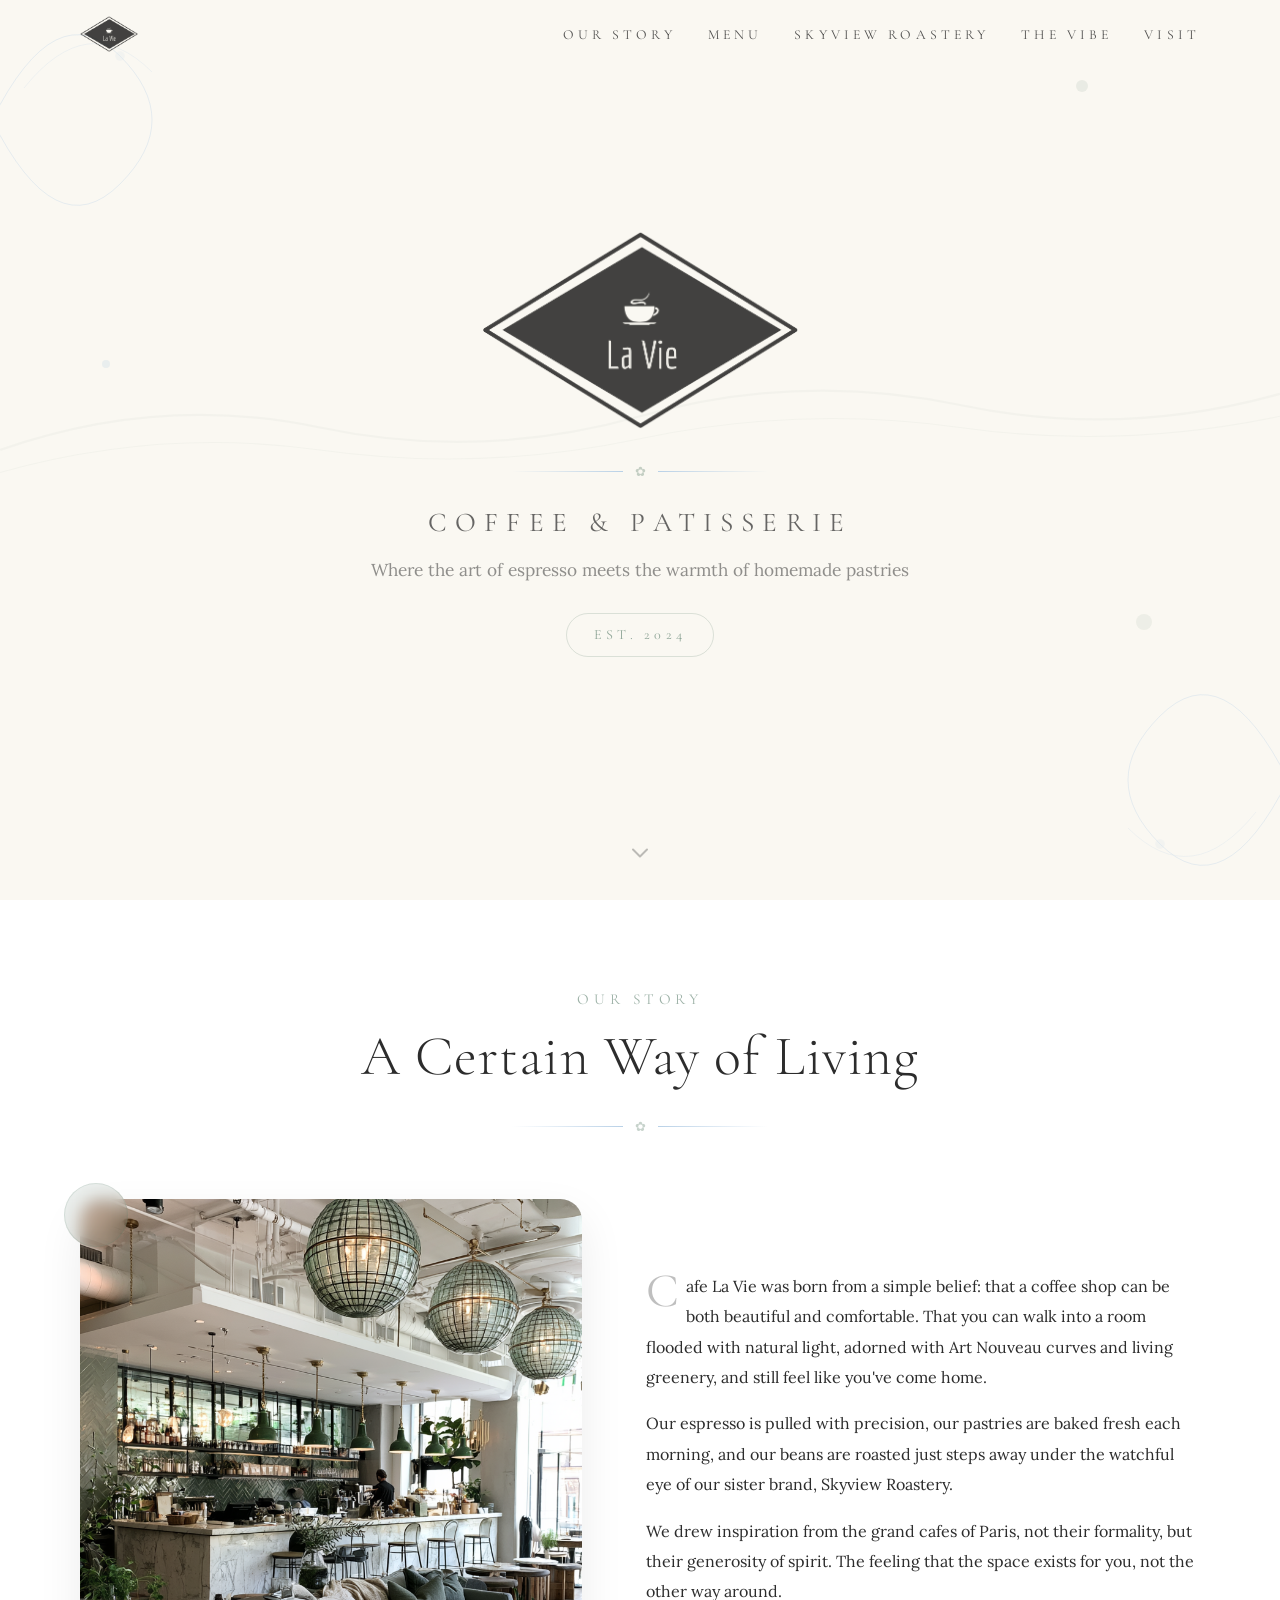
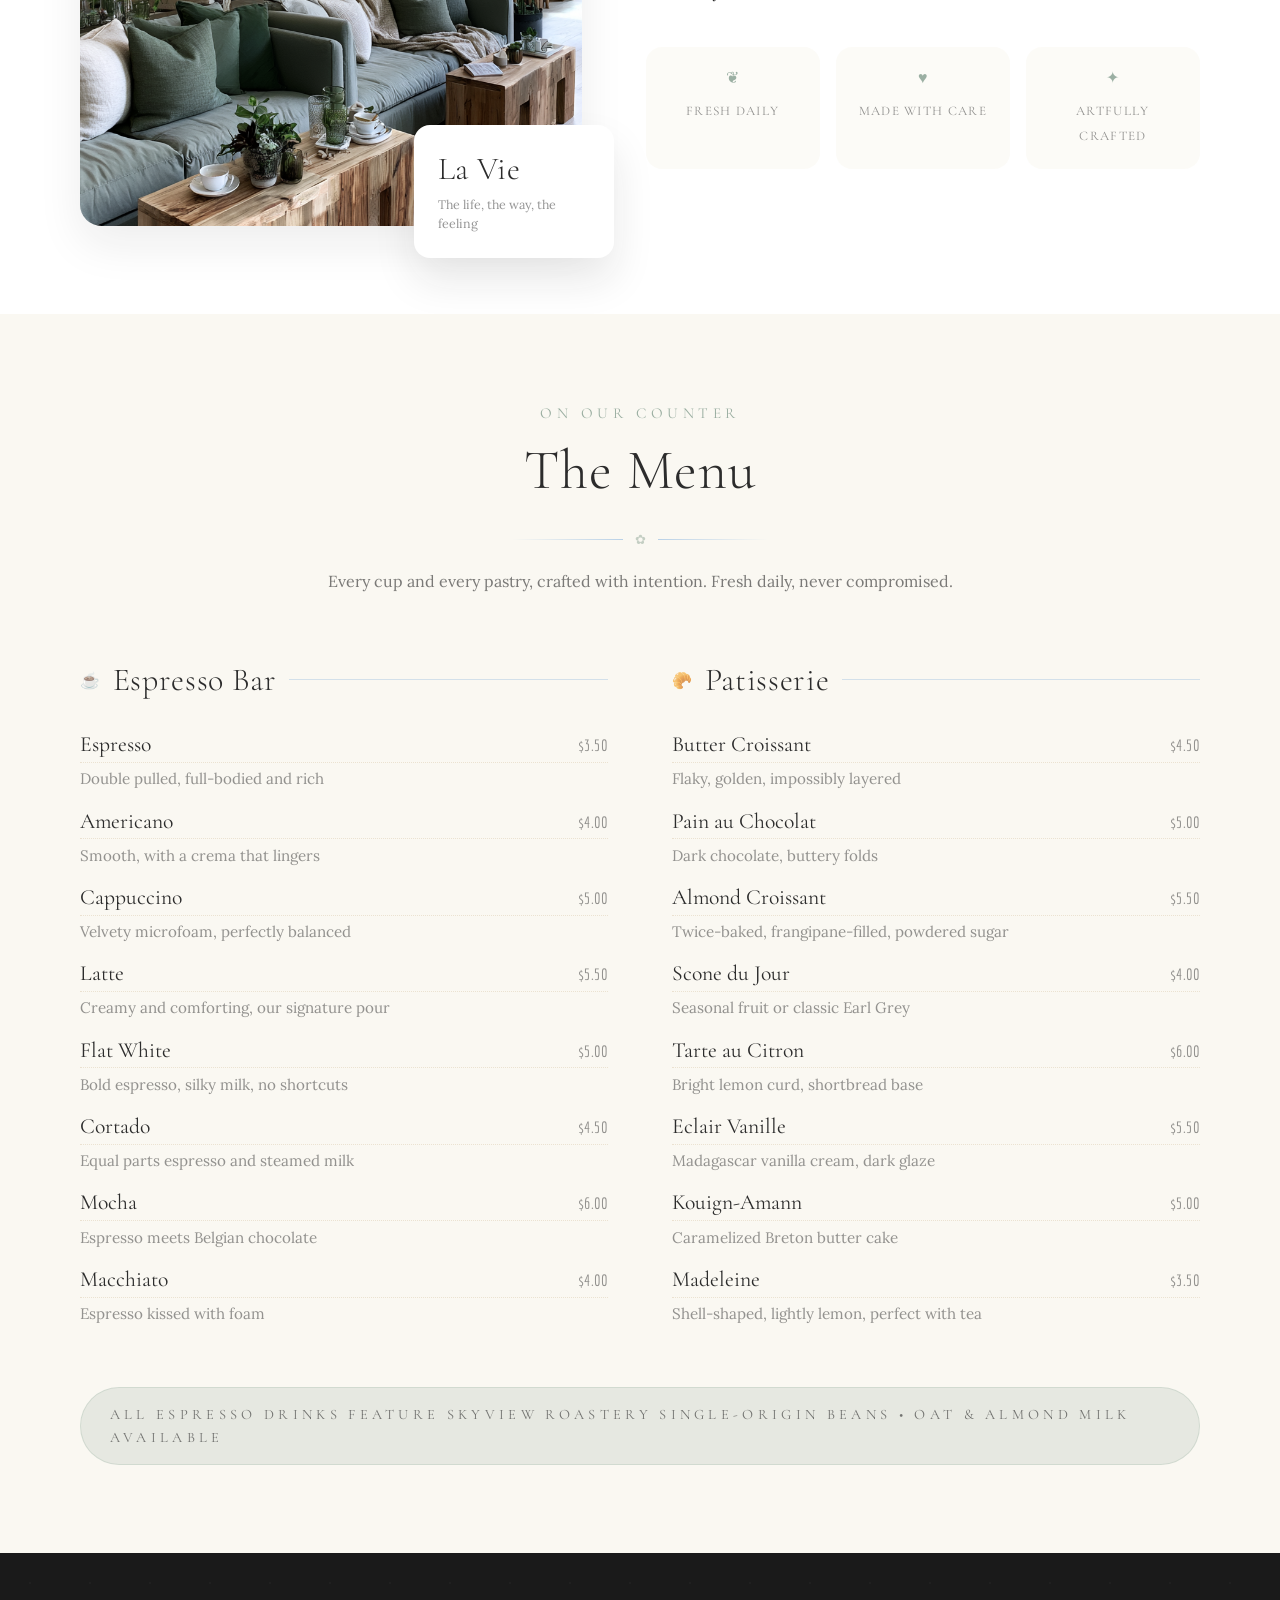
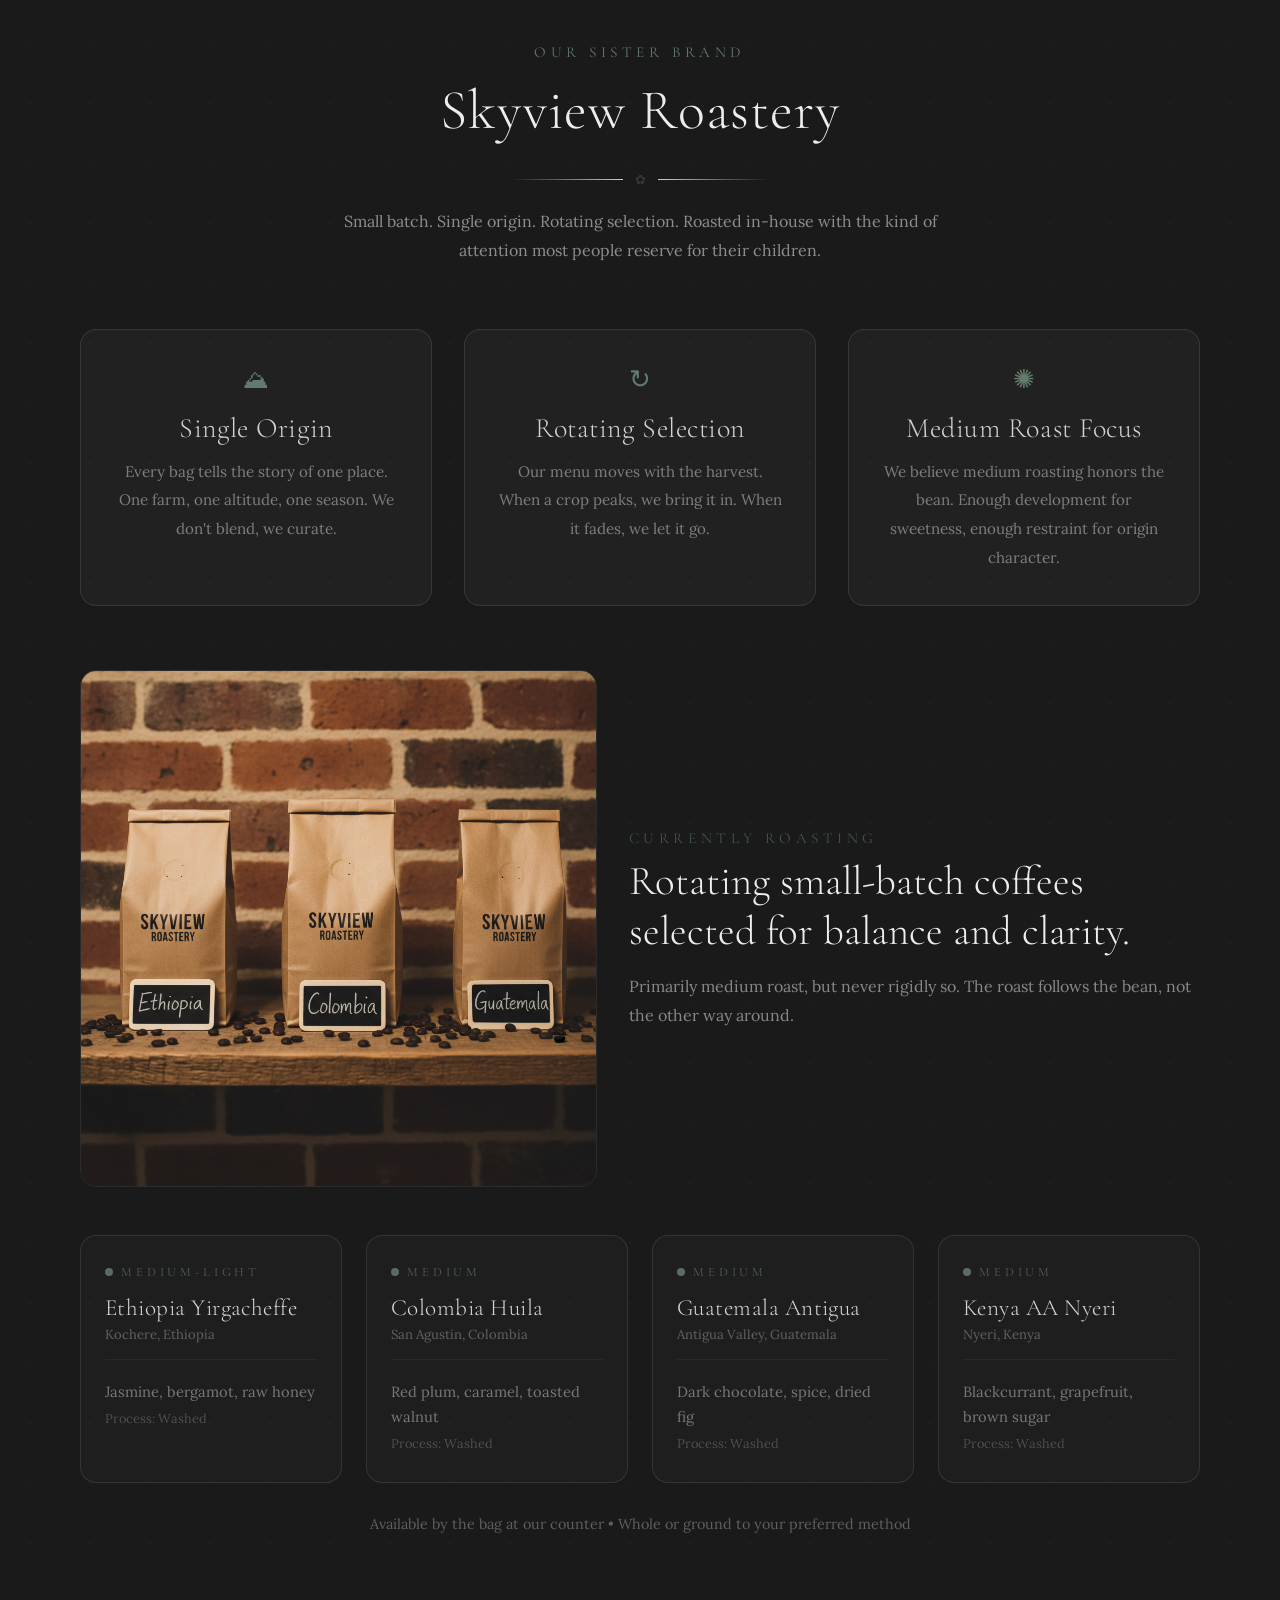
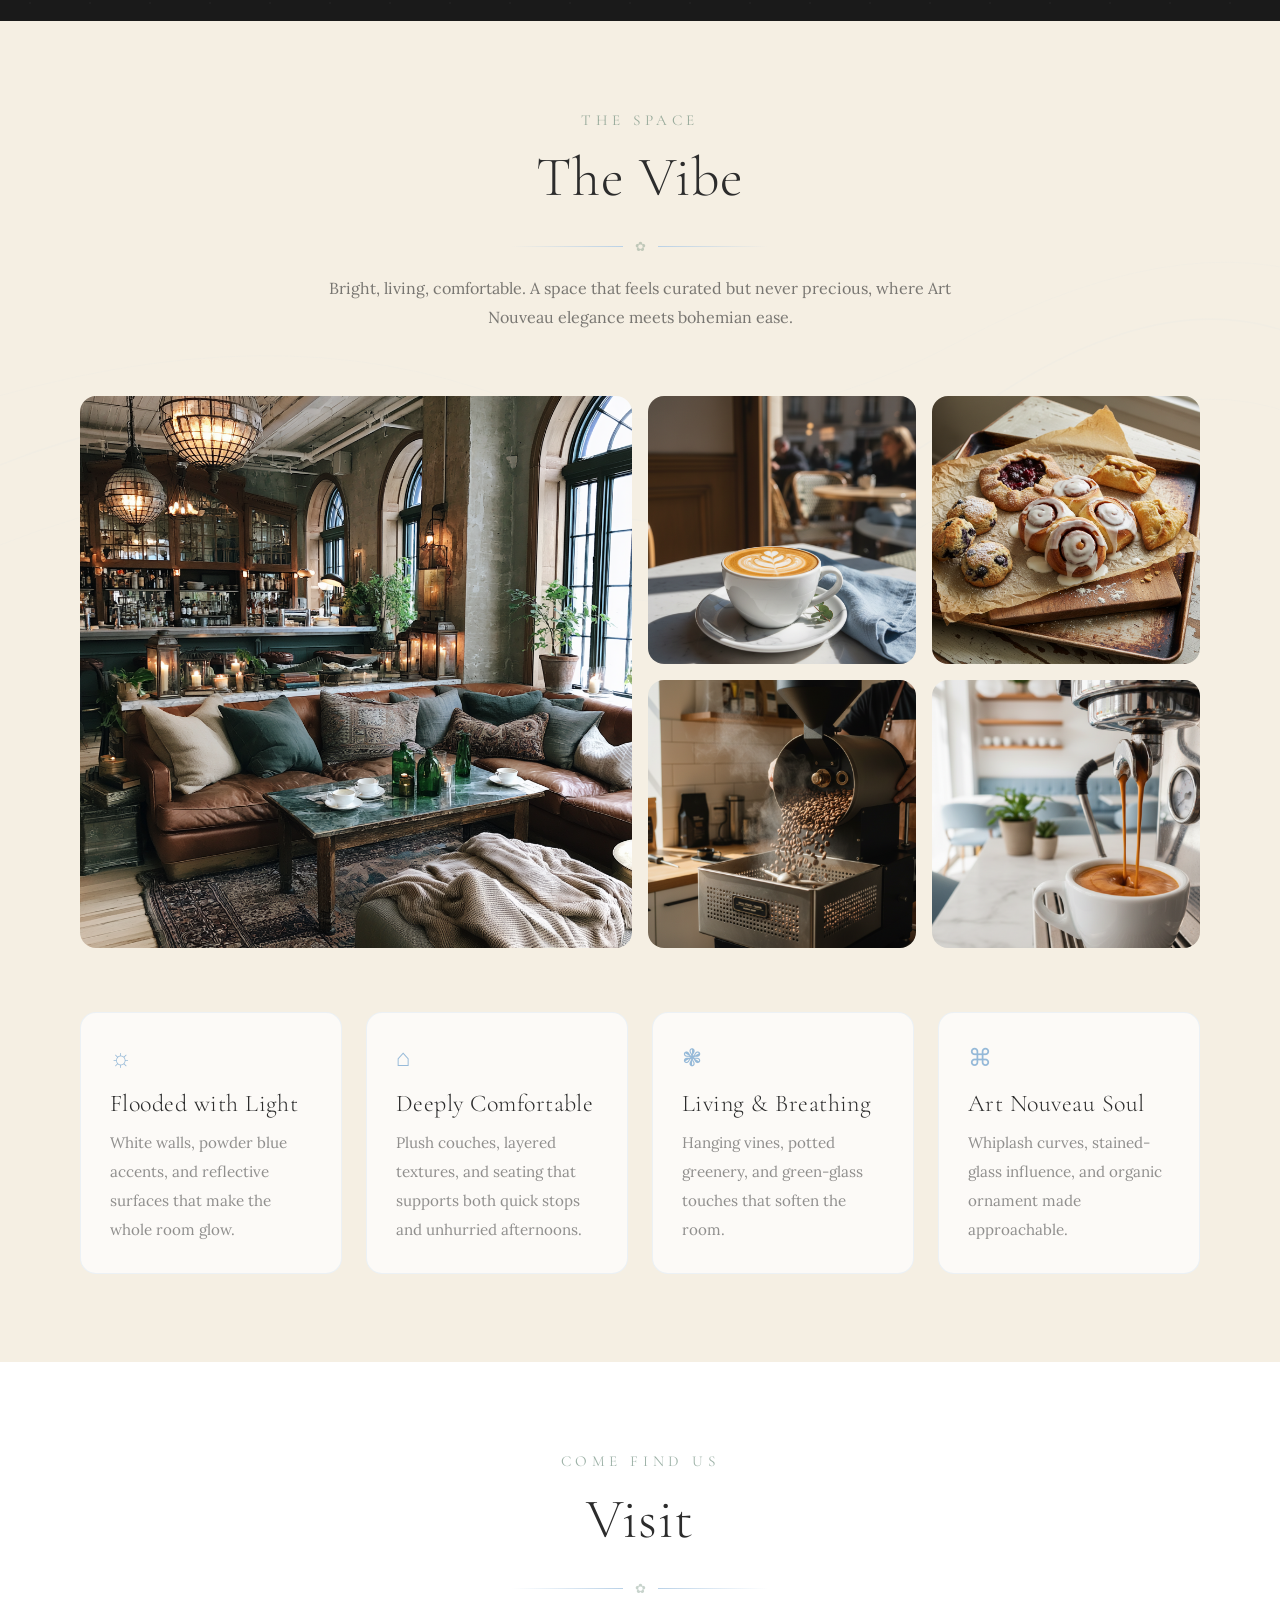
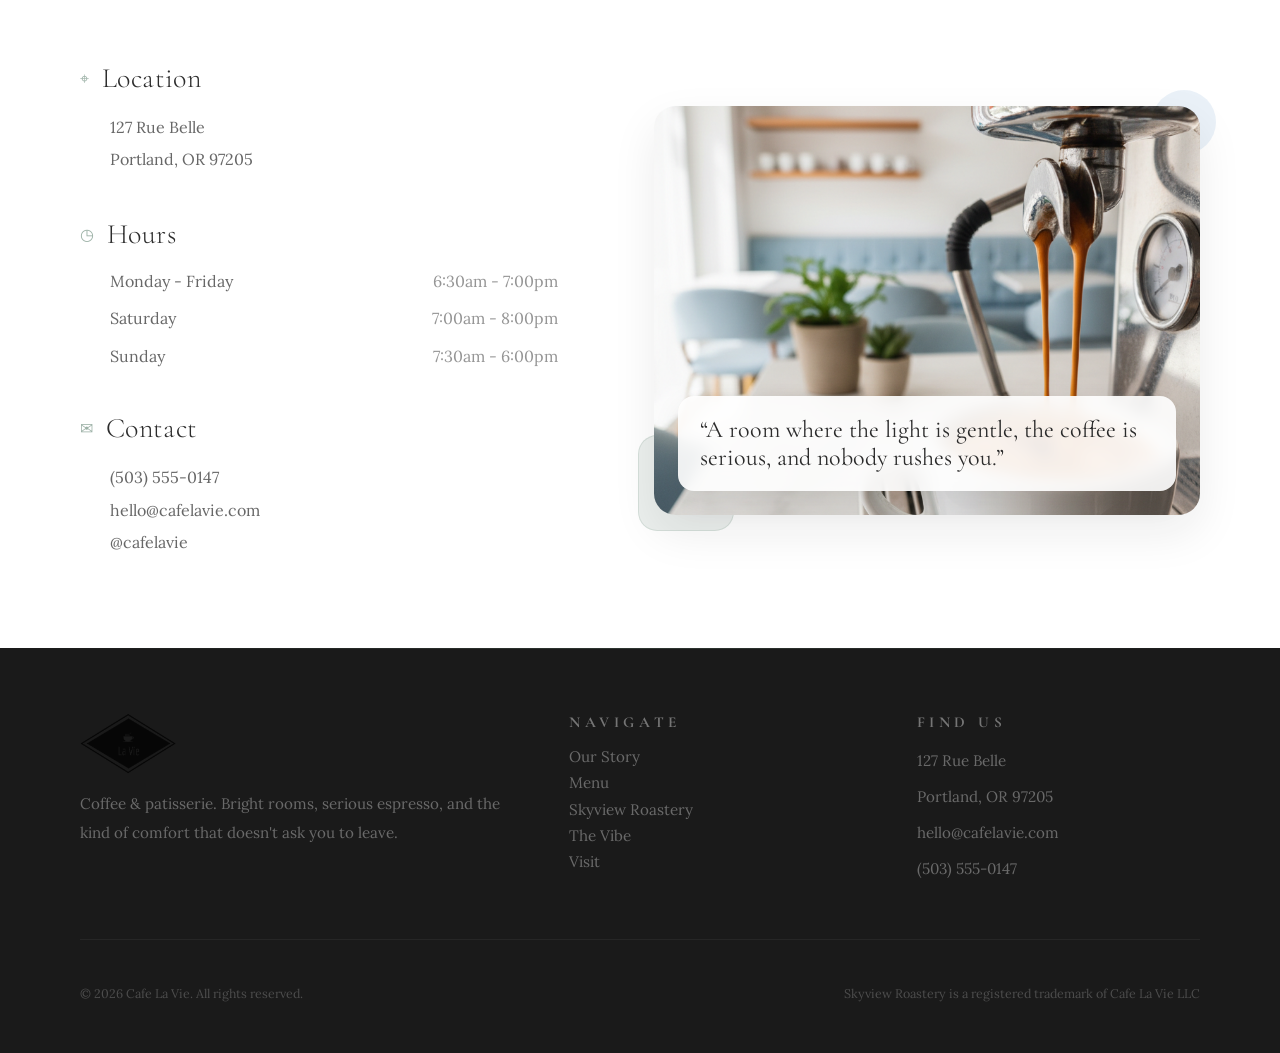
==== docs/index.html @ fbb73b37 "Initial commit" ====
<!DOCTYPE html>
<html lang="en">
  <head>
    <meta charset="UTF-8" />
    <meta name="viewport" content="width=device-width, initial-scale=1.0" />
    <title>Cafe La Vie</title>
    <meta
      name="description"
      content="Cafe La Vie is a bright Parisian coffee and patisserie concept with house-made pastries and Skyview Roastery single-origin coffee."
    />
    <link rel="preconnect" href="https://fonts.googleapis.com" />
    <link rel="preconnect" href="https://fonts.gstatic.com" crossorigin />
    <link
      href="https://fonts.googleapis.com/css2?family=Economica:wght@400;700&family=Cormorant+Garamond:wght@300;400;500;600&family=Lora:wght@400;500&display=swap"
      rel="stylesheet"
    />
    <link rel="stylesheet" href="./styles.css" />
  </head>
  <body>
    <nav class="site-nav" id="site-nav">
      <div class="container nav-inner">
        <a href="#top" class="nav-brand" aria-label="Cafe La Vie home">
          <img class="logo logo-nav" src="./images/lavie-logo.png" alt="Cafe La Vie logo" />
        </a>

        <button class="nav-toggle" id="nav-toggle" type="button" aria-expanded="false" aria-controls="nav-links">
          <span></span>
          <span></span>
          <span></span>
        </button>

        <div class="nav-links" id="nav-links">
          <a href="#about">Our Story</a>
          <a href="#menu">Menu</a>
          <a href="#roastery">Skyview Roastery</a>
          <a href="#atmosphere">The Vibe</a>
          <a href="#visit">Visit</a>
        </div>
      </div>
    </nav>

    <main id="top">
      <section class="hero">
        <div class="hero-ornaments" aria-hidden="true">
          <svg class="ornament ornament-left" viewBox="0 0 200 200">
            <path d="M20,100 Q60,20 100,60 Q140,100 100,140 Q60,180 20,100" fill="none" stroke="currentColor" stroke-width="0.5" />
            <path d="M40,80 Q80,30 120,70" fill="none" stroke="currentColor" stroke-width="0.3" />
            <circle cx="100" cy="60" r="3" fill="currentColor" opacity="0.3" />
          </svg>
          <svg class="ornament ornament-right" viewBox="0 0 200 200">
            <path d="M180,100 Q140,180 100,140 Q60,100 100,60 Q140,20 180,100" fill="none" stroke="currentColor" stroke-width="0.5" />
            <path d="M160,120 Q120,170 80,130" fill="none" stroke="currentColor" stroke-width="0.3" />
            <circle cx="100" cy="140" r="3" fill="currentColor" opacity="0.3" />
          </svg>
          <svg class="ornament-wave" viewBox="0 0 800 400" preserveAspectRatio="none">
            <path d="M0,200 Q100,150 200,180 Q300,210 400,170 Q500,130 600,160 Q700,190 800,150" fill="none" stroke="currentColor" stroke-width="2" />
            <path d="M0,220 Q100,180 200,200 Q300,220 400,190 Q500,160 600,180 Q700,200 800,170" fill="none" stroke="currentColor" stroke-width="1" />
          </svg>
          <span class="float-dot dot-1"></span>
          <span class="float-dot dot-2"></span>
          <span class="float-dot dot-3"></span>
        </div>

        <div class="container hero-inner reveal">
          <img class="logo logo-hero" src="./images/lavie-logo.png" alt="Cafe La Vie logo" />

          <div class="divider"><span>&#10047;</span></div>
          <p class="hero-kicker">Coffee &amp; Patisserie</p>
          <p class="hero-subtitle">
            Where the art of espresso meets the warmth of homemade pastries
          </p>
          <p class="hero-pill">Est. 2024</p>
        </div>

        <a class="hero-scroll" href="#about" aria-label="Scroll to our story">
          <svg viewBox="0 0 24 24" aria-hidden="true">
            <path d="M6 9l6 6 6-6" fill="none" stroke="currentColor" stroke-width="1.7" stroke-linecap="round" stroke-linejoin="round" />
          </svg>
        </a>
      </section>

      <section class="section section-white" id="about">
        <div class="container">
          <div class="section-head reveal">
            <span class="section-label">Our Story</span>
            <h2>A Certain Way of Living</h2>
            <div class="divider"><span>&#10047;</span></div>
          </div>

          <div class="about-grid">
            <div class="about-media reveal">
              <div class="image-frame portrait">
                <img src="./images/cafe-interior.png" alt="Cafe La Vie interior" />
              </div>
              <div class="about-note">
                <p class="note-title">La Vie</p>
                <p class="note-copy">The life, the way, the feeling</p>
              </div>
              <span class="shape-circle"></span>
            </div>

            <div class="about-copy reveal">
              <p class="dropcap-copy">
                Cafe La Vie was born from a simple belief: that a coffee shop can be both beautiful
                and comfortable. That you can walk into a room flooded with natural light, adorned
                with Art Nouveau curves and living greenery, and still feel like you&apos;ve come home.
              </p>
              <p>
                Our espresso is pulled with precision, our pastries are baked fresh each morning,
                and our beans are roasted just steps away under the watchful eye of our sister
                brand, Skyview Roastery.
              </p>
              <p>
                We drew inspiration from the grand cafes of Paris, not their formality, but their
                generosity of spirit. The feeling that the space exists for you, not the other way
                around.
              </p>

              <div class="feature-cards">
                <article class="feature-card">
                  <div class="feature-icon">❦</div>
                  <p>Fresh Daily</p>
                </article>
                <article class="feature-card">
                  <div class="feature-icon">♥</div>
                  <p>Made with Care</p>
                </article>
                <article class="feature-card">
                  <div class="feature-icon">✦</div>
                  <p>Artfully Crafted</p>
                </article>
              </div>
            </div>
          </div>
        </div>
      </section>

      <section class="section section-cream" id="menu">
        <div class="container">
          <div class="section-head reveal">
            <span class="section-label">On Our Counter</span>
            <h2>The Menu</h2>
            <div class="divider"><span>&#10047;</span></div>
            <p class="section-copy">
              Every cup and every pastry, crafted with intention. Fresh daily, never compromised.
            </p>
          </div>

          <div class="menu-grid">
            <article class="menu-column reveal">
              <div class="menu-title">
                <span class="menu-icon">☕</span>
                <h3>Espresso Bar</h3>
                <span class="menu-line"></span>
              </div>
              <div class="menu-list">
                <div class="menu-item">
                  <div class="menu-row"><h4>Espresso</h4><span>$3.50</span></div>
                  <div class="menu-rule"></div>
                  <p>Double pulled, full-bodied and rich</p>
                </div>
                <div class="menu-item">
                  <div class="menu-row"><h4>Americano</h4><span>$4.00</span></div>
                  <div class="menu-rule"></div>
                  <p>Smooth, with a crema that lingers</p>
                </div>
                <div class="menu-item">
                  <div class="menu-row"><h4>Cappuccino</h4><span>$5.00</span></div>
                  <div class="menu-rule"></div>
                  <p>Velvety microfoam, perfectly balanced</p>
                </div>
                <div class="menu-item">
                  <div class="menu-row"><h4>Latte</h4><span>$5.50</span></div>
                  <div class="menu-rule"></div>
                  <p>Creamy and comforting, our signature pour</p>
                </div>
                <div class="menu-item">
                  <div class="menu-row"><h4>Flat White</h4><span>$5.00</span></div>
                  <div class="menu-rule"></div>
                  <p>Bold espresso, silky milk, no shortcuts</p>
                </div>
                <div class="menu-item">
                  <div class="menu-row"><h4>Cortado</h4><span>$4.50</span></div>
                  <div class="menu-rule"></div>
                  <p>Equal parts espresso and steamed milk</p>
                </div>
                <div class="menu-item">
                  <div class="menu-row"><h4>Mocha</h4><span>$6.00</span></div>
                  <div class="menu-rule"></div>
                  <p>Espresso meets Belgian chocolate</p>
                </div>
                <div class="menu-item">
                  <div class="menu-row"><h4>Macchiato</h4><span>$4.00</span></div>
                  <div class="menu-rule"></div>
                  <p>Espresso kissed with foam</p>
                </div>
              </div>
            </article>

            <article class="menu-column reveal">
              <div class="menu-title">
                <span class="menu-icon">🥐</span>
                <h3>Patisserie</h3>
                <span class="menu-line"></span>
              </div>
              <div class="menu-list">
                <div class="menu-item">
                  <div class="menu-row"><h4>Butter Croissant</h4><span>$4.50</span></div>
                  <div class="menu-rule"></div>
                  <p>Flaky, golden, impossibly layered</p>
                </div>
                <div class="menu-item">
                  <div class="menu-row"><h4>Pain au Chocolat</h4><span>$5.00</span></div>
                  <div class="menu-rule"></div>
                  <p>Dark chocolate, buttery folds</p>
                </div>
                <div class="menu-item">
                  <div class="menu-row"><h4>Almond Croissant</h4><span>$5.50</span></div>
                  <div class="menu-rule"></div>
                  <p>Twice-baked, frangipane-filled, powdered sugar</p>
                </div>
                <div class="menu-item">
                  <div class="menu-row"><h4>Scone du Jour</h4><span>$4.00</span></div>
                  <div class="menu-rule"></div>
                  <p>Seasonal fruit or classic Earl Grey</p>
                </div>
                <div class="menu-item">
                  <div class="menu-row"><h4>Tarte au Citron</h4><span>$6.00</span></div>
                  <div class="menu-rule"></div>
                  <p>Bright lemon curd, shortbread base</p>
                </div>
                <div class="menu-item">
                  <div class="menu-row"><h4>Eclair Vanille</h4><span>$5.50</span></div>
                  <div class="menu-rule"></div>
                  <p>Madagascar vanilla cream, dark glaze</p>
                </div>
                <div class="menu-item">
                  <div class="menu-row"><h4>Kouign-Amann</h4><span>$5.00</span></div>
                  <div class="menu-rule"></div>
                  <p>Caramelized Breton butter cake</p>
                </div>
                <div class="menu-item">
                  <div class="menu-row"><h4>Madeleine</h4><span>$3.50</span></div>
                  <div class="menu-rule"></div>
                  <p>Shell-shaped, lightly lemon, perfect with tea</p>
                </div>
              </div>
            </article>
          </div>

          <div class="menu-pill reveal">
            All espresso drinks feature Skyview Roastery single-origin beans • Oat &amp; almond milk
            available
          </div>
        </div>
      </section>

      <section class="section section-dark" id="roastery">
        <div class="dark-pattern" aria-hidden="true"></div>
        <div class="container">
          <div class="section-head section-head-light reveal">
            <span class="section-label">Our Sister Brand</span>
            <h2>Skyview Roastery</h2>
            <div class="divider"><span>&#10047;</span></div>
            <p class="section-copy">
              Small batch. Single origin. Rotating selection. Roasted in-house with the kind of
              attention most people reserve for their children.
            </p>
          </div>

          <div class="roastery-features">
            <article class="roastery-feature reveal">
              <div class="roastery-icon">⛰</div>
              <h3>Single Origin</h3>
              <p>
                Every bag tells the story of one place. One farm, one altitude, one season. We
                don&apos;t blend, we curate.
              </p>
            </article>
            <article class="roastery-feature reveal">
              <div class="roastery-icon">↻</div>
              <h3>Rotating Selection</h3>
              <p>
                Our menu moves with the harvest. When a crop peaks, we bring it in. When it fades,
                we let it go.
              </p>
            </article>
            <article class="roastery-feature reveal">
              <div class="roastery-icon">✺</div>
              <h3>Medium Roast Focus</h3>
              <p>
                We believe medium roasting honors the bean. Enough development for sweetness,
                enough restraint for origin character.
              </p>
            </article>
          </div>

          <div class="roastery-banner reveal">
            <div class="roastery-photo">
              <img src="./images/f10a4ea1f_generated_image.png" alt="Skyview Roastery coffee roasting" />
            </div>
            <div class="roastery-banner-copy">
              <span class="section-label">Currently Roasting</span>
              <h3>Rotating small-batch coffees selected for balance and clarity.</h3>
              <p>
                Primarily medium roast, but never rigidly so. The roast follows the bean, not the
                other way around.
              </p>
            </div>
          </div>

          <div class="bean-grid">
            <article class="bean-card reveal">
              <span class="bean-tag">Medium-Light</span>
              <h3>Ethiopia Yirgacheffe</h3>
              <p class="bean-origin">Kochere, Ethiopia</p>
              <div class="bean-meta">
                <p>Jasmine, bergamot, raw honey</p>
                <p>Process: Washed</p>
              </div>
            </article>
            <article class="bean-card reveal">
              <span class="bean-tag">Medium</span>
              <h3>Colombia Huila</h3>
              <p class="bean-origin">San Agustin, Colombia</p>
              <div class="bean-meta">
                <p>Red plum, caramel, toasted walnut</p>
                <p>Process: Washed</p>
              </div>
            </article>
            <article class="bean-card reveal">
              <span class="bean-tag">Medium</span>
              <h3>Guatemala Antigua</h3>
              <p class="bean-origin">Antigua Valley, Guatemala</p>
              <div class="bean-meta">
                <p>Dark chocolate, spice, dried fig</p>
                <p>Process: Washed</p>
              </div>
            </article>
            <article class="bean-card reveal">
              <span class="bean-tag">Medium</span>
              <h3>Kenya AA Nyeri</h3>
              <p class="bean-origin">Nyeri, Kenya</p>
              <div class="bean-meta">
                <p>Blackcurrant, grapefruit, brown sugar</p>
                <p>Process: Washed</p>
              </div>
            </article>
          </div>

          <p class="roastery-footnote reveal">
            Available by the bag at our counter • Whole or ground to your preferred method
          </p>
        </div>
      </section>

      <section class="section section-warm atmosphere-section" id="atmosphere">
        <div class="atmosphere-lines" aria-hidden="true">
          <svg viewBox="0 0 800 600" preserveAspectRatio="none">
            <path d="M-50,300 Q150,200 300,280 Q450,360 600,250 Q750,140 850,220" fill="none" stroke="currentColor" stroke-width="1" />
            <path d="M-50,350 Q150,250 300,330 Q450,410 600,300 Q750,190 850,270" fill="none" stroke="currentColor" stroke-width="0.5" />
            <path d="M-50,250 Q150,180 300,230 Q450,280 600,200 Q750,120 850,170" fill="none" stroke="currentColor" stroke-width="0.5" />
          </svg>
        </div>

        <div class="container">
          <div class="section-head reveal">
            <span class="section-label">The Space</span>
            <h2>The Vibe</h2>
            <div class="divider"><span>&#10047;</span></div>
            <p class="section-copy">
              Bright, living, comfortable. A space that feels curated but never precious, where Art
              Nouveau elegance meets bohemian ease.
            </p>
          </div>

          <div class="gallery-grid">
            <div class="gallery-item gallery-large reveal">
              <img src="./images/cafe-interior-2.png" alt="Bright cafe interior" />
            </div>
            <div class="gallery-item reveal">
              <img src="./images/f41130ce0_generated_62679940.png" alt="Latte art at Cafe La Vie" />
            </div>
            <div class="gallery-item reveal">
              <img src="./images/7c5a713ea_generated_image.png" alt="Fresh pastries at Cafe La Vie" />
            </div>
            <div class="gallery-item reveal">
              <img src="./images/852e0c39b_generated_7284fd44.png" alt="Coffee beans roasting at Skyview Roastery" />
            </div>
            <div class="gallery-item reveal">
              <img src="./images/f67beb3ed_generated_f0605964.png" alt="Espresso pouring in bright cafe light" />
            </div>
          </div>

          <div class="vibe-grid">
            <article class="vibe-card reveal">
              <div class="vibe-icon">☼</div>
              <h3>Flooded with Light</h3>
              <p>
                White walls, powder blue accents, and reflective surfaces that make the whole room
                glow.
              </p>
            </article>
            <article class="vibe-card reveal">
              <div class="vibe-icon">⌂</div>
              <h3>Deeply Comfortable</h3>
              <p>
                Plush couches, layered textures, and seating that supports both quick stops and
                unhurried afternoons.
              </p>
            </article>
            <article class="vibe-card reveal">
              <div class="vibe-icon">❃</div>
              <h3>Living &amp; Breathing</h3>
              <p>
                Hanging vines, potted greenery, and green-glass touches that soften the room.
              </p>
            </article>
            <article class="vibe-card reveal">
              <div class="vibe-icon">⌘</div>
              <h3>Art Nouveau Soul</h3>
              <p>
                Whiplash curves, stained-glass influence, and organic ornament made approachable.
              </p>
            </article>
          </div>
        </div>
      </section>

      <section class="section section-white" id="visit">
        <div class="container">
          <div class="section-head reveal">
            <span class="section-label">Come Find Us</span>
            <h2>Visit</h2>
            <div class="divider"><span>&#10047;</span></div>
          </div>

          <div class="visit-grid">
            <div class="visit-copy reveal">
              <div class="visit-block">
                <div class="visit-title"><span>⌖</span><h3>Location</h3></div>
                <div class="visit-indent">
                  <p>127 Rue Belle</p>
                  <p>Portland, OR 97205</p>
                </div>
              </div>

              <div class="visit-block">
                <div class="visit-title"><span>◷</span><h3>Hours</h3></div>
                <div class="visit-indent hours-list">
                  <div><span>Monday - Friday</span><span>6:30am - 7:00pm</span></div>
                  <div><span>Saturday</span><span>7:00am - 8:00pm</span></div>
                  <div><span>Sunday</span><span>7:30am - 6:00pm</span></div>
                </div>
              </div>

              <div class="visit-block">
                <div class="visit-title"><span>✉</span><h3>Contact</h3></div>
                <div class="visit-indent">
                  <p>(503) 555-0147</p>
                  <p>hello@cafelavie.com</p>
                  <p>@cafelavie</p>
                </div>
              </div>
            </div>

            <div class="visit-media reveal">
              <div class="image-frame landscape">
                <img src="./images/f67beb3ed_generated_f0605964.png" alt="Cafe La Vie espresso service" />
              </div>
              <span class="visit-accent visit-accent-left"></span>
              <span class="visit-accent visit-accent-right"></span>
              <div class="visit-quote">
                <p>
                  &ldquo;A room where the light is gentle, the coffee is serious, and nobody rushes
                  you.&rdquo;
                </p>
              </div>
            </div>
          </div>
        </div>
      </section>
    </main>

    <footer class="site-footer">
      <div class="footer-rule"></div>
      <div class="container footer-grid">
        <div class="footer-column">
          <img class="logo logo-footer" src="./images/lavie-logo.png" alt="Cafe La Vie logo" />
          <p>
            Coffee &amp; patisserie. Bright rooms, serious espresso, and the kind of comfort that
            doesn&apos;t ask you to leave.
          </p>
        </div>

        <div class="footer-column">
          <h4>Navigate</h4>
          <a href="#about">Our Story</a>
          <a href="#menu">Menu</a>
          <a href="#roastery">Skyview Roastery</a>
          <a href="#atmosphere">The Vibe</a>
          <a href="#visit">Visit</a>
        </div>

        <div class="footer-column">
          <h4>Find Us</h4>
          <p>127 Rue Belle</p>
          <p>Portland, OR 97205</p>
          <p>hello@cafelavie.com</p>
          <p>(503) 555-0147</p>
        </div>
      </div>

      <div class="container footer-bottom">
        <p>&copy; <span id="year"></span> Cafe La Vie. All rights reserved.</p>
        <p>Skyview Roastery is a registered trademark of Cafe La Vie LLC</p>
      </div>
    </footer>

    <script src="./script.js"></script>
  </body>
</html>
---- docs/styles.css ----
:root {
  --powder-blue-50: #f0f5fa;
  --powder-blue-100: #dce8f3;
  --powder-blue-200: #b9d1e7;
  --powder-blue-300: #8fb5d8;
  --french-blue: #96bfe0;
  --cafe-cream: #faf8f2;
  --cafe-warm: #f5efe3;
  --cafe-sand: #e8dcc8;
  --cafe-green: #5a7d6a;
  --cafe-green-light: #7fa38e;
  --cafe-green-dark: #3d5a49;
  --cafe-charcoal: #2c2c2c;
  --cafe-black: #1a1a1a;
  --border-soft: rgba(90, 125, 106, 0.14);
  --shadow-soft: 0 18px 45px rgba(26, 26, 26, 0.08);
  --shadow-card: 0 10px 28px rgba(26, 26, 26, 0.08);
}

* {
  box-sizing: border-box;
}

html {
  scroll-behavior: smooth;
}

body {
  margin: 0;
  font-family: "Lora", serif;
  color: var(--cafe-charcoal);
  background: var(--cafe-cream);
}

::selection {
  background: var(--french-blue);
  color: var(--cafe-black);
}

img {
  display: block;
  width: 100%;
}

a {
  color: inherit;
  text-decoration: none;
}

button {
  font: inherit;
}

.container {
  width: min(1120px, calc(100% - 48px));
  margin: 0 auto;
}

.section {
  position: relative;
  padding: 5.5rem 0;
}

.section-white {
  background: #ffffff;
}

.section-cream {
  background: var(--cafe-cream);
}

.section-warm {
  background: var(--cafe-warm);
}

.section-dark {
  background: var(--cafe-black);
  color: rgba(255, 255, 255, 0.88);
  overflow: hidden;
}

.section-head {
  text-align: center;
  margin-bottom: 4rem;
}

.section-label,
.hero-kicker,
.nav-links a,
.footer-column h4,
.menu-pill,
.bean-tag,
.hero-pill {
  font-family: "Cormorant Garamond", serif;
  letter-spacing: 0.3em;
  text-transform: uppercase;
}

.section-label {
  display: inline-block;
  color: rgba(90, 125, 106, 0.6);
  font-size: 0.95rem;
}

.section-head h2,
.menu-title h3,
.roastery-feature h3,
.bean-card h3,
.vibe-card h3,
.visit-title h3,
.about-note .note-title {
  font-family: "Cormorant Garamond", serif;
  font-weight: 300;
  letter-spacing: 0.02em;
}

.section-head h2 {
  margin: 0.9rem 0 0;
  font-size: clamp(2.4rem, 5vw, 3.5rem);
}

.section-copy {
  max-width: 40rem;
  margin: 1.2rem auto 0;
  color: rgba(44, 44, 44, 0.62);
  line-height: 1.8;
}

.section-head-light .section-label {
  color: rgba(127, 163, 142, 0.7);
}

.section-head-light h2,
.section-head-light .section-copy {
  color: rgba(255, 255, 255, 0.92);
}

.section-head-light .section-copy {
  color: rgba(255, 255, 255, 0.5);
}

.divider {
  display: flex;
  align-items: center;
  justify-content: center;
  gap: 0.75rem;
  margin: 1.7rem auto 0;
  max-width: 16rem;
}

.divider::before,
.divider::after {
  content: "";
  height: 1px;
  flex: 1;
  max-width: 120px;
  background: linear-gradient(to right, transparent, var(--powder-blue-200));
}

.divider::after {
  background: linear-gradient(to left, transparent, var(--powder-blue-200));
}

.divider span {
  color: rgba(90, 125, 106, 0.34);
  font-size: 0.8rem;
}

.site-nav {
  position: fixed;
  top: 0;
  left: 0;
  right: 0;
  z-index: 50;
  transition: background-color 300ms ease, box-shadow 300ms ease, backdrop-filter 300ms ease;
}

.site-nav.scrolled {
  background: rgba(250, 248, 242, 0.95);
  backdrop-filter: blur(12px);
  box-shadow: 0 8px 24px rgba(26, 26, 26, 0.05);
}

.nav-inner {
  display: flex;
  align-items: center;
  justify-content: space-between;
  min-height: 4.25rem;
  gap: 1rem;
}

.nav-brand {
  display: inline-flex;
  align-items: center;
}

.logo-nav {
  width: 58px;
  height: auto;
}

.nav-links {
  display: flex;
  align-items: center;
  gap: 2rem;
}

.nav-links a {
  font-size: 0.86rem;
  color: rgba(44, 44, 44, 0.82);
  transition: color 180ms ease;
}

.nav-links a:hover,
.footer-column a:hover {
  color: var(--cafe-green);
}

.nav-toggle {
  display: none;
  width: 42px;
  height: 42px;
  padding: 0;
  border: 0;
  background: transparent;
  color: var(--cafe-charcoal);
  cursor: pointer;
}

.nav-toggle span {
  display: block;
  width: 20px;
  height: 1.5px;
  margin: 4px auto;
  background: currentColor;
  transition: transform 180ms ease, opacity 180ms ease;
}

.nav-toggle.is-open span:nth-child(1) {
  transform: translateY(5.5px) rotate(45deg);
}

.nav-toggle.is-open span:nth-child(2) {
  opacity: 0;
}

.nav-toggle.is-open span:nth-child(3) {
  transform: translateY(-5.5px) rotate(-45deg);
}

.hero {
  position: relative;
  min-height: 100vh;
  display: flex;
  align-items: center;
  justify-content: center;
  overflow: hidden;
  background: var(--cafe-cream);
}

.hero-inner {
  position: relative;
  z-index: 1;
  text-align: center;
  padding: 3rem 0;
}

.logo-hero {
  width: min(320px, 68vw);
  height: auto;
  margin: 0 auto 2rem;
}

.hero-kicker {
  margin: 1.6rem 0 0;
  font-size: clamp(1.2rem, 2.8vw, 1.7rem);
  color: rgba(44, 44, 44, 0.72);
}

.hero-subtitle {
  max-width: 34rem;
  margin: 1rem auto 0;
  font-size: 1.08rem;
  line-height: 1.85;
  color: rgba(44, 44, 44, 0.52);
}

.hero-pill {
  display: inline-block;
  margin-top: 1.6rem;
  padding: 0.8rem 1.7rem;
  border: 1px solid rgba(90, 125, 106, 0.2);
  border-radius: 999px;
  color: rgba(90, 125, 106, 0.66);
  font-size: 0.88rem;
}

.hero-scroll {
  position: absolute;
  left: 50%;
  bottom: 1.8rem;
  transform: translateX(-50%);
  color: rgba(44, 44, 44, 0.3);
  animation: float 6s ease-in-out infinite;
}

.hero-scroll svg {
  width: 28px;
  height: 28px;
}

.hero-ornaments {
  position: absolute;
  inset: 0;
  pointer-events: none;
}

.ornament,
.ornament-wave {
  position: absolute;
  color: var(--powder-blue-200);
}

.ornament-left {
  top: -2.5rem;
  left: -2.5rem;
  width: 20rem;
  opacity: 0.4;
}

.ornament-right {
  right: -2.5rem;
  bottom: -2.5rem;
  width: 20rem;
  opacity: 0.4;
}

.ornament-wave {
  left: 0;
  top: 25%;
  width: 100%;
  height: 50%;
  color: var(--cafe-green);
  opacity: 0.04;
}

.float-dot {
  position: absolute;
  display: block;
  border-radius: 50%;
  animation: float 6s ease-in-out infinite;
}

.dot-1 {
  top: 5rem;
  right: 15%;
  width: 12px;
  height: 12px;
  background: rgba(90, 125, 106, 0.1);
}

.dot-2 {
  top: 40%;
  left: 8%;
  width: 8px;
  height: 8px;
  animation-delay: 2s;
  background: rgba(143, 181, 216, 0.15);
}

.dot-3 {
  right: 10%;
  bottom: 30%;
  width: 16px;
  height: 16px;
  animation-delay: 4s;
  background: rgba(90, 125, 106, 0.08);
}

.about-grid,
.visit-grid {
  display: grid;
  grid-template-columns: minmax(0, 0.95fr) minmax(0, 1.05fr);
  gap: 4rem;
  align-items: center;
}

.about-media,
.visit-media {
  position: relative;
}

.image-frame {
  overflow: hidden;
  border-radius: 1.35rem;
  box-shadow: var(--shadow-soft);
}

.image-frame img {
  width: 100%;
  height: 100%;
  object-fit: cover;
}

.portrait {
  aspect-ratio: 4 / 5;
  background: linear-gradient(135deg, var(--powder-blue-100), var(--cafe-warm));
}

.landscape {
  aspect-ratio: 4 / 3;
}

.about-note {
  position: absolute;
  right: -2rem;
  bottom: -2rem;
  max-width: 200px;
  padding: 1.5rem;
  border-radius: 1rem;
  background: #ffffff;
  box-shadow: 0 22px 42px rgba(26, 26, 26, 0.1);
}

.note-title {
  margin: 0;
  font-size: 2rem;
}

.note-copy {
  margin: 0.4rem 0 0;
  font-size: 0.78rem;
  line-height: 1.55;
  color: rgba(44, 44, 44, 0.5);
}

.shape-circle {
  position: absolute;
  left: -1rem;
  top: -1rem;
  width: 4rem;
  height: 4rem;
  border-radius: 50%;
  background: rgba(90, 125, 106, 0.12);
  border: 1px solid rgba(90, 125, 106, 0.15);
  backdrop-filter: blur(8px);
}

.about-copy p,
.roastery-feature p,
.vibe-card p,
.visit-indent p,
.visit-indent div,
.footer-column p {
  line-height: 1.9;
}

.dropcap-copy::first-letter {
  float: left;
  margin: 0.1rem 0.45rem 0 0;
  font-family: "Cormorant Garamond", serif;
  font-size: 3rem;
  line-height: 0.8;
  color: rgba(44, 44, 44, 0.3);
}

.feature-cards {
  display: grid;
  grid-template-columns: repeat(3, 1fr);
  gap: 1rem;
  padding-top: 1.5rem;
}

.feature-card {
  padding: 1.3rem 1rem;
  text-align: center;
  border-radius: 1rem;
  background: rgba(250, 248, 242, 0.6);
}

.feature-icon {
  margin-bottom: 0.7rem;
  color: rgba(90, 125, 106, 0.6);
}

.feature-card p {
  margin: 0;
  font-family: "Cormorant Garamond", serif;
  font-size: 0.82rem;
  letter-spacing: 0.1em;
  text-transform: uppercase;
  color: rgba(44, 44, 44, 0.52);
}

.menu-grid {
  display: grid;
  grid-template-columns: repeat(2, minmax(0, 1fr));
  gap: 4rem;
}

.menu-title {
  display: flex;
  align-items: center;
  gap: 0.8rem;
  margin-bottom: 2rem;
}

.menu-title h3 {
  margin: 0;
  font-size: 2rem;
}

.menu-icon {
  color: rgba(90, 125, 106, 0.7);
}

.menu-line {
  flex: 1;
  height: 1px;
  background: rgba(185, 209, 231, 0.6);
}

.menu-list {
  display: grid;
  gap: 1.2rem;
}

.menu-row {
  display: flex;
  align-items: baseline;
  justify-content: space-between;
  gap: 1rem;
}

.menu-row h4 {
  margin: 0;
  font-family: "Cormorant Garamond", serif;
  font-size: 1.35rem;
  font-weight: 400;
  transition: color 180ms ease;
}

.menu-item:hover .menu-row h4 {
  color: var(--cafe-green-dark);
}

.menu-row span {
  flex-shrink: 0;
  font-family: "Economica", sans-serif;
  color: rgba(44, 44, 44, 0.5);
  font-size: 1rem;
}

.menu-rule {
  margin-top: 0.3rem;
  border-bottom: 1px dotted rgba(232, 220, 200, 0.8);
}

.menu-item p {
  margin: 0.4rem 0 0;
  color: rgba(44, 44, 44, 0.5);
  font-size: 0.95rem;
}

.menu-pill {
  display: table;
  margin: 4rem auto 0;
  padding: 0.95rem 1.8rem;
  border-radius: 999px;
  background: rgba(90, 125, 106, 0.12);
  border: 1px solid rgba(90, 125, 106, 0.15);
  color: rgba(44, 44, 44, 0.62);
  font-size: 0.9rem;
  line-height: 1.6;
}

.dark-pattern {
  position: absolute;
  inset: 0;
  opacity: 0.03;
  background-image: radial-gradient(circle at center, rgba(255, 255, 255, 0.9) 1px, transparent 1px);
  background-size: 60px 60px;
}

.roastery-features {
  display: grid;
  grid-template-columns: repeat(3, minmax(0, 1fr));
  gap: 2rem;
  margin-bottom: 4rem;
}

.roastery-feature {
  padding: 2rem;
  text-align: center;
  border: 1px solid rgba(255, 255, 255, 0.1);
  border-radius: 1rem;
  background: rgba(255, 255, 255, 0.03);
}

.roastery-icon {
  margin-bottom: 1rem;
  color: rgba(127, 163, 142, 0.7);
  font-size: 1.6rem;
}

.roastery-feature h3 {
  margin: 0 0 0.8rem;
  font-size: 1.75rem;
  color: rgba(255, 255, 255, 0.8);
}

.roastery-feature p {
  margin: 0;
  color: rgba(255, 255, 255, 0.42);
  font-size: 0.95rem;
}

.roastery-banner {
  display: grid;
  grid-template-columns: minmax(0, 0.95fr) minmax(0, 1.05fr);
  gap: 2rem;
  align-items: center;
  margin-bottom: 3rem;
}

.roastery-photo {
  overflow: hidden;
  border-radius: 1rem;
  border: 1px solid rgba(255, 255, 255, 0.08);
}

.roastery-banner-copy h3 {
  margin: 0.6rem 0 0;
  font-family: "Cormorant Garamond", serif;
  font-size: clamp(2rem, 3.2vw, 2.8rem);
  font-weight: 300;
  color: rgba(255, 255, 255, 0.92);
}

.roastery-banner-copy p {
  margin: 1rem 0 0;
  color: rgba(255, 255, 255, 0.48);
  line-height: 1.8;
}

.bean-grid {
  display: grid;
  grid-template-columns: repeat(4, minmax(0, 1fr));
  gap: 1.5rem;
}

.bean-card {
  padding: 1.5rem;
  border-radius: 1rem;
  border: 1px solid rgba(255, 255, 255, 0.1);
  background: rgba(255, 255, 255, 0.02);
  transition: background-color 180ms ease, border-color 180ms ease;
}

.bean-card:hover {
  background: rgba(255, 255, 255, 0.05);
  border-color: rgba(127, 163, 142, 0.2);
}

.bean-tag {
  display: inline-flex;
  align-items: center;
  gap: 0.5rem;
  color: rgba(127, 163, 142, 0.5);
  font-size: 0.8rem;
}

.bean-tag::before {
  content: "";
  width: 8px;
  height: 8px;
  border-radius: 50%;
  background: rgba(127, 163, 142, 0.6);
}

.bean-card h3 {
  margin: 0.9rem 0 0;
  font-size: 1.45rem;
  color: rgba(255, 255, 255, 0.82);
}

.bean-origin {
  margin: 0.25rem 0 0;
  color: rgba(255, 255, 255, 0.3);
  font-size: 0.82rem;
}

.bean-meta {
  margin-top: 1rem;
  padding-top: 1rem;
  border-top: 1px solid rgba(255, 255, 255, 0.05);
}

.bean-meta p {
  margin: 0.2rem 0;
  color: rgba(255, 255, 255, 0.4);
  line-height: 1.7;
  font-size: 0.92rem;
}

.bean-meta p:last-child {
  color: rgba(255, 255, 255, 0.22);
  font-size: 0.8rem;
}

.roastery-footnote {
  margin: 2rem 0 0;
  text-align: center;
  color: rgba(255, 255, 255, 0.3);
  font-size: 0.9rem;
}

.atmosphere-section {
  overflow: hidden;
}

.atmosphere-lines {
  position: absolute;
  inset: 0;
  color: var(--powder-blue-200);
  opacity: 0.06;
  pointer-events: none;
}

.gallery-grid {
  display: grid;
  grid-template-columns: repeat(4, 1fr);
  gap: 1rem;
  margin-bottom: 4rem;
}

.gallery-item {
  overflow: hidden;
  border-radius: 1rem;
  aspect-ratio: 1 / 1;
}

.gallery-large {
  grid-column: span 2;
  grid-row: span 2;
  aspect-ratio: auto;
  min-height: 420px;
}

.gallery-item img {
  width: 100%;
  height: 100%;
  object-fit: cover;
  transition: transform 700ms ease;
}

.gallery-item:hover img {
  transform: scale(1.05);
}

.vibe-grid {
  display: grid;
  grid-template-columns: repeat(4, minmax(0, 1fr));
  gap: 1.5rem;
}

.vibe-card {
  padding: 1.8rem;
  border-radius: 1rem;
  border: 1px solid rgba(220, 232, 243, 0.5);
  background: rgba(255, 255, 255, 0.7);
}

.vibe-icon {
  margin-bottom: 1rem;
  color: rgba(106, 156, 203, 0.7);
  font-size: 1.5rem;
}

.vibe-card h3 {
  margin: 0 0 0.7rem;
  font-size: 1.5rem;
}

.vibe-card p {
  margin: 0;
  color: rgba(44, 44, 44, 0.52);
  font-size: 0.95rem;
}

.visit-grid {
  gap: 5rem;
}

.visit-copy {
  display: grid;
  gap: 2.5rem;
}

.visit-block {
  display: grid;
  gap: 0.9rem;
}

.visit-title {
  display: flex;
  align-items: center;
  gap: 0.8rem;
}

.visit-title span {
  color: rgba(90, 125, 106, 0.6);
}

.visit-title h3 {
  margin: 0;
  font-size: 1.75rem;
}

.visit-indent {
  padding-left: 1.9rem;
  color: rgba(44, 44, 44, 0.72);
}

.visit-indent p {
  margin: 0.15rem 0;
}

.hours-list {
  display: grid;
  gap: 0.45rem;
}

.hours-list div {
  display: flex;
  justify-content: space-between;
  gap: 1.5rem;
  max-width: 28rem;
}

.hours-list div span:last-child {
  color: rgba(44, 44, 44, 0.5);
}

.visit-accent {
  position: absolute;
  z-index: -1;
}

.visit-accent-left {
  left: -1rem;
  bottom: -1rem;
  width: 6rem;
  height: 6rem;
  border-radius: 1.2rem;
  background: rgba(90, 125, 106, 0.12);
  border: 1px solid rgba(90, 125, 106, 0.15);
}

.visit-accent-right {
  right: -1rem;
  top: -1rem;
  width: 4rem;
  height: 4rem;
  border-radius: 50%;
  background: rgba(220, 232, 243, 0.6);
}

.visit-quote {
  position: absolute;
  left: 1.5rem;
  right: 1.5rem;
  bottom: 1.5rem;
  padding: 1.25rem 1.35rem;
  border-radius: 1rem;
  background: rgba(255, 255, 255, 0.9);
  backdrop-filter: blur(8px);
  box-shadow: var(--shadow-card);
}

.visit-quote p {
  margin: 0;
  font-family: "Cormorant Garamond", serif;
  font-size: 1.5rem;
  line-height: 1.15;
}

.site-footer {
  position: relative;
  background: var(--cafe-black);
  color: rgba(255, 255, 255, 0.45);
  overflow: hidden;
}

.footer-rule {
  height: 1px;
  background: linear-gradient(to right, transparent, rgba(127, 163, 142, 0.2), transparent);
}

.footer-grid {
  display: grid;
  grid-template-columns: 1.2fr 0.8fr 0.8fr;
  gap: 4rem;
  padding: 4rem 0 3rem;
}

.logo-footer {
  width: 96px;
  height: auto;
  margin-bottom: 1rem;
}

.footer-column h4 {
  margin: 0 0 1rem;
  color: rgba(255, 255, 255, 0.4);
  font-size: 0.95rem;
}

.footer-column a,
.footer-column p {
  display: block;
  margin: 0.45rem 0;
  font-size: 0.95rem;
  color: rgba(255, 255, 255, 0.35);
}

.footer-bottom {
  display: flex;
  align-items: center;
  justify-content: space-between;
  gap: 1rem;
  padding: 2rem 0 2.5rem;
  border-top: 1px solid rgba(255, 255, 255, 0.05);
  font-size: 0.78rem;
  color: rgba(255, 255, 255, 0.22);
}

.reveal {
  opacity: 0;
  transform: translateY(20px);
  transition: opacity 700ms ease, transform 700ms ease;
}

.reveal.is-visible {
  opacity: 1;
  transform: translateY(0);
}

@keyframes float {
  0%,
  100% {
    transform: translateY(0);
  }
  50% {
    transform: translateY(-8px);
  }
}

@media (max-width: 1024px) {
  .roastery-features,
  .vibe-grid,
  .bean-grid {
    grid-template-columns: repeat(2, minmax(0, 1fr));
  }

  .gallery-grid {
    grid-template-columns: repeat(2, 1fr);
  }

  .gallery-large {
    min-height: 320px;
  }
}

@media (max-width: 860px) {
  .nav-toggle {
    display: inline-block;
  }

  .nav-links {
    position: absolute;
    top: 100%;
    left: 0;
    right: 0;
    display: grid;
    gap: 0;
    max-height: 0;
    overflow: hidden;
    background: rgba(250, 248, 242, 0.98);
    backdrop-filter: blur(12px);
    transition: max-height 250ms ease;
  }

  .nav-links.is-open {
    max-height: 320px;
  }

  .nav-links a {
    padding: 1rem 24px;
  }

  .about-grid,
  .menu-grid,
  .roastery-banner,
  .visit-grid,
  .footer-grid {
    grid-template-columns: 1fr;
  }

  .about-note {
    right: 1rem;
    bottom: 1rem;
  }
}

@media (max-width: 640px) {
  .container {
    width: min(100% - 28px, 1120px);
  }

  .section {
    padding: 4.5rem 0;
  }

  .logo-hero {
    width: min(280px, 78vw);
  }

  .hero-subtitle,
  .section-copy,
  .menu-pill,
  .roastery-banner-copy p,
  .about-copy p,
  .roastery-feature p,
  .vibe-card p,
  .visit-indent p {
    font-size: 0.98rem;
  }

  .feature-cards,
  .roastery-features,
  .vibe-grid,
  .bean-grid,
  .gallery-grid {
    grid-template-columns: 1fr;
  }

  .gallery-large {
    grid-column: auto;
    grid-row: auto;
    min-height: auto;
    aspect-ratio: 1 / 1;
  }

  .menu-pill {
    display: block;
  }

  .hours-list div,
  .footer-bottom {
    flex-direction: column;
    align-items: flex-start;
  }

  .visit-quote {
    left: 1rem;
    right: 1rem;
    bottom: 1rem;
  }
}
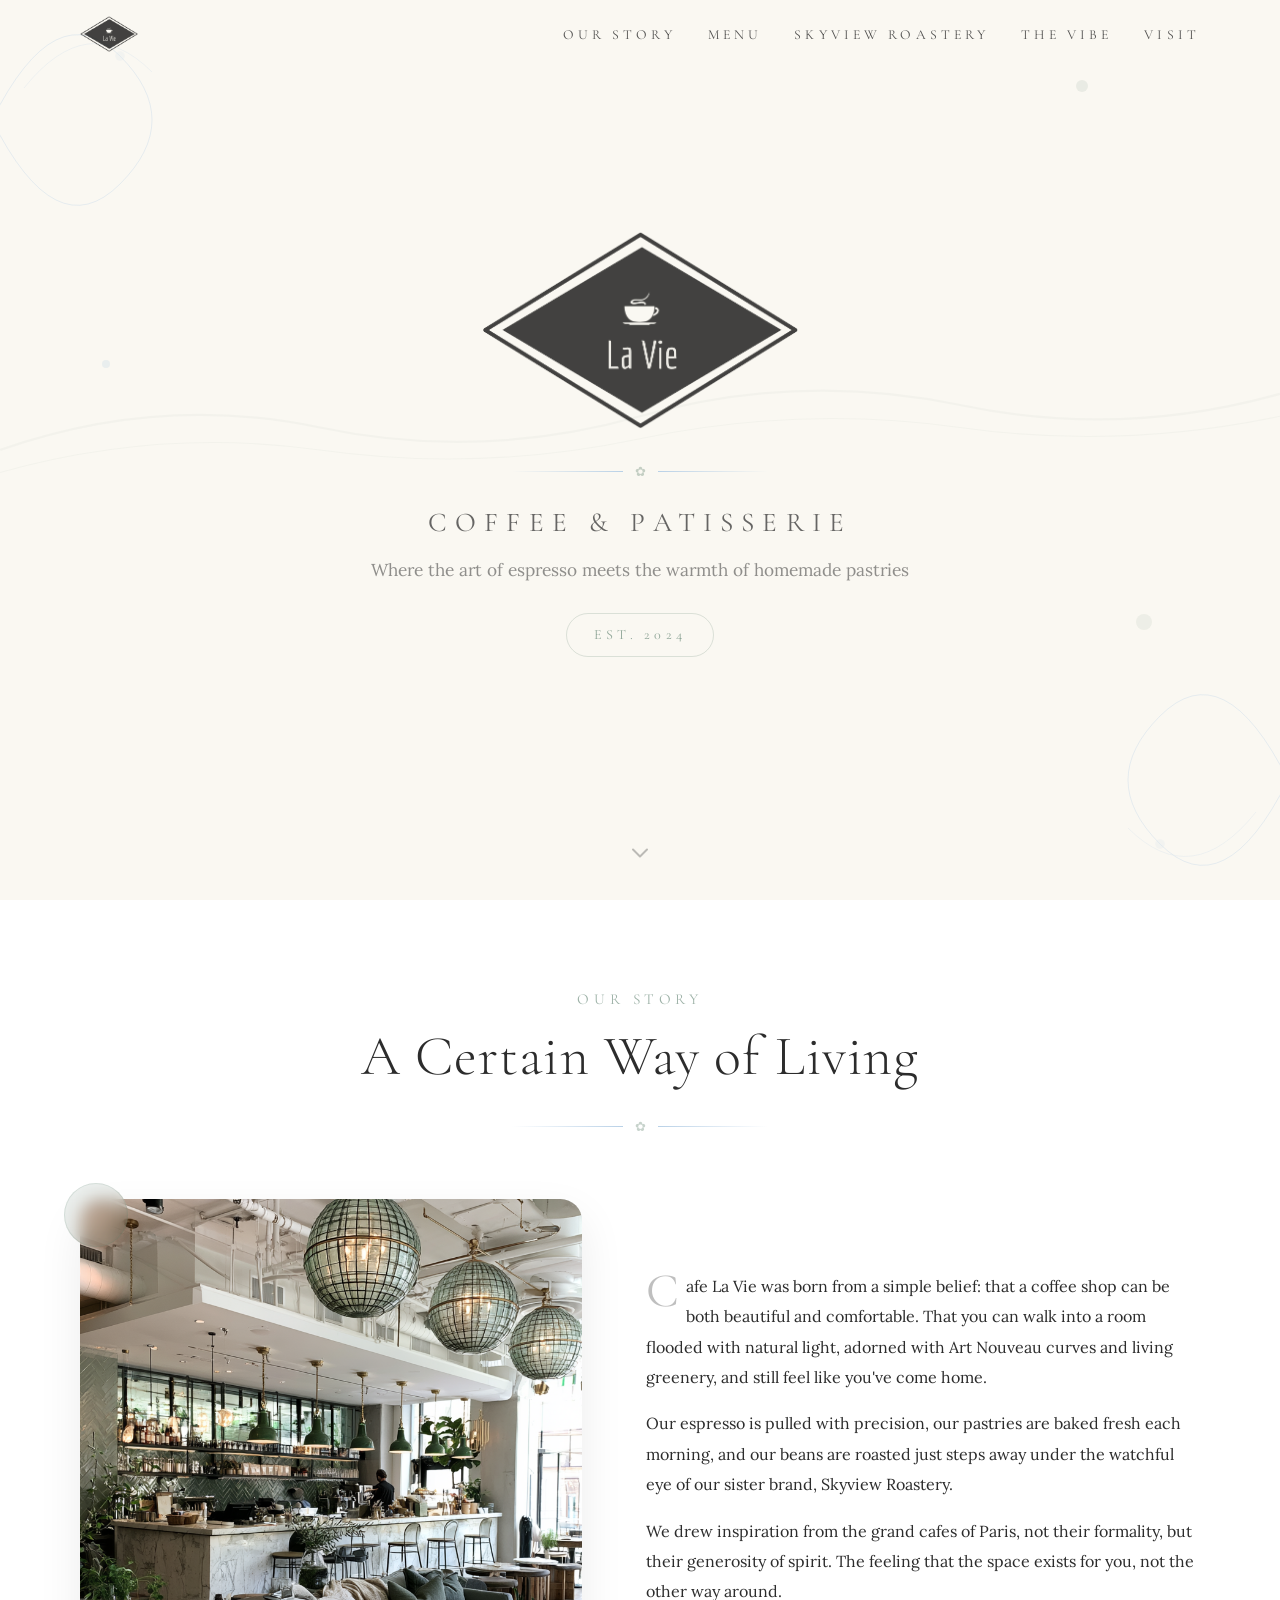
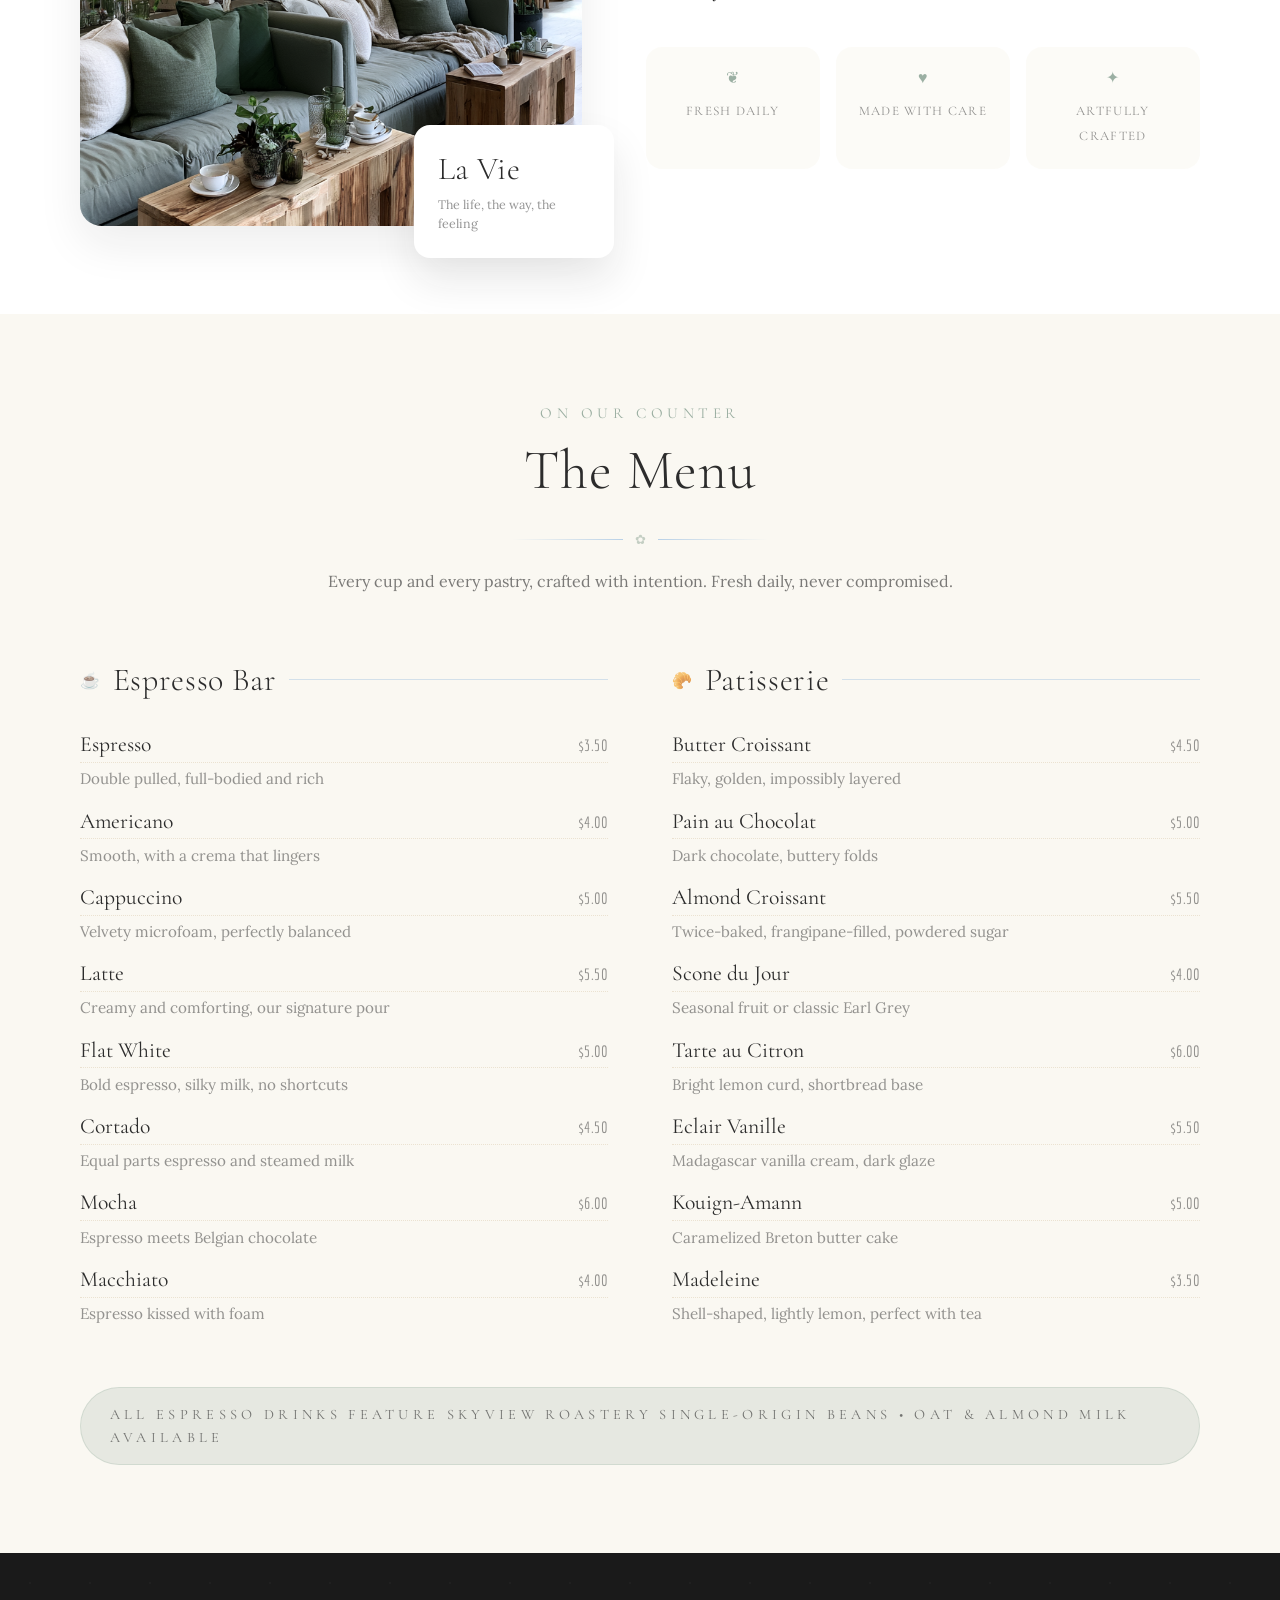
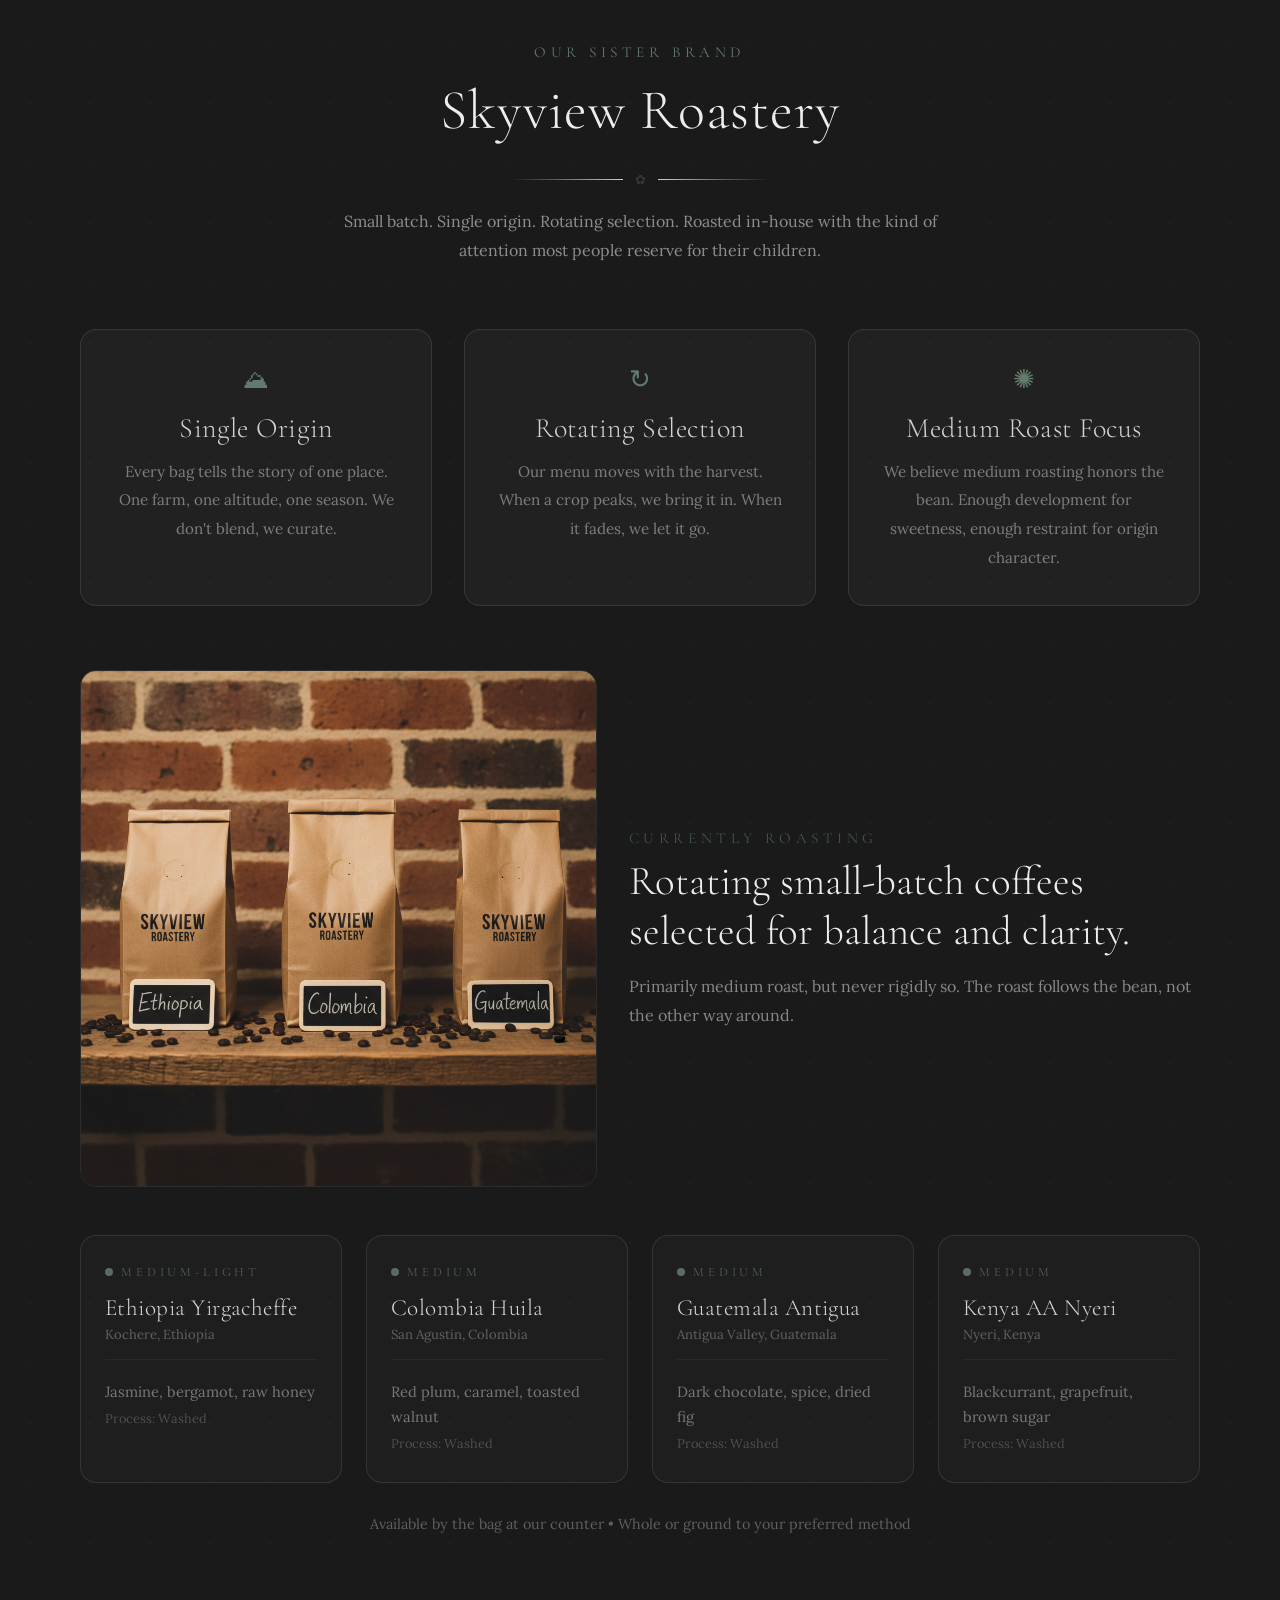
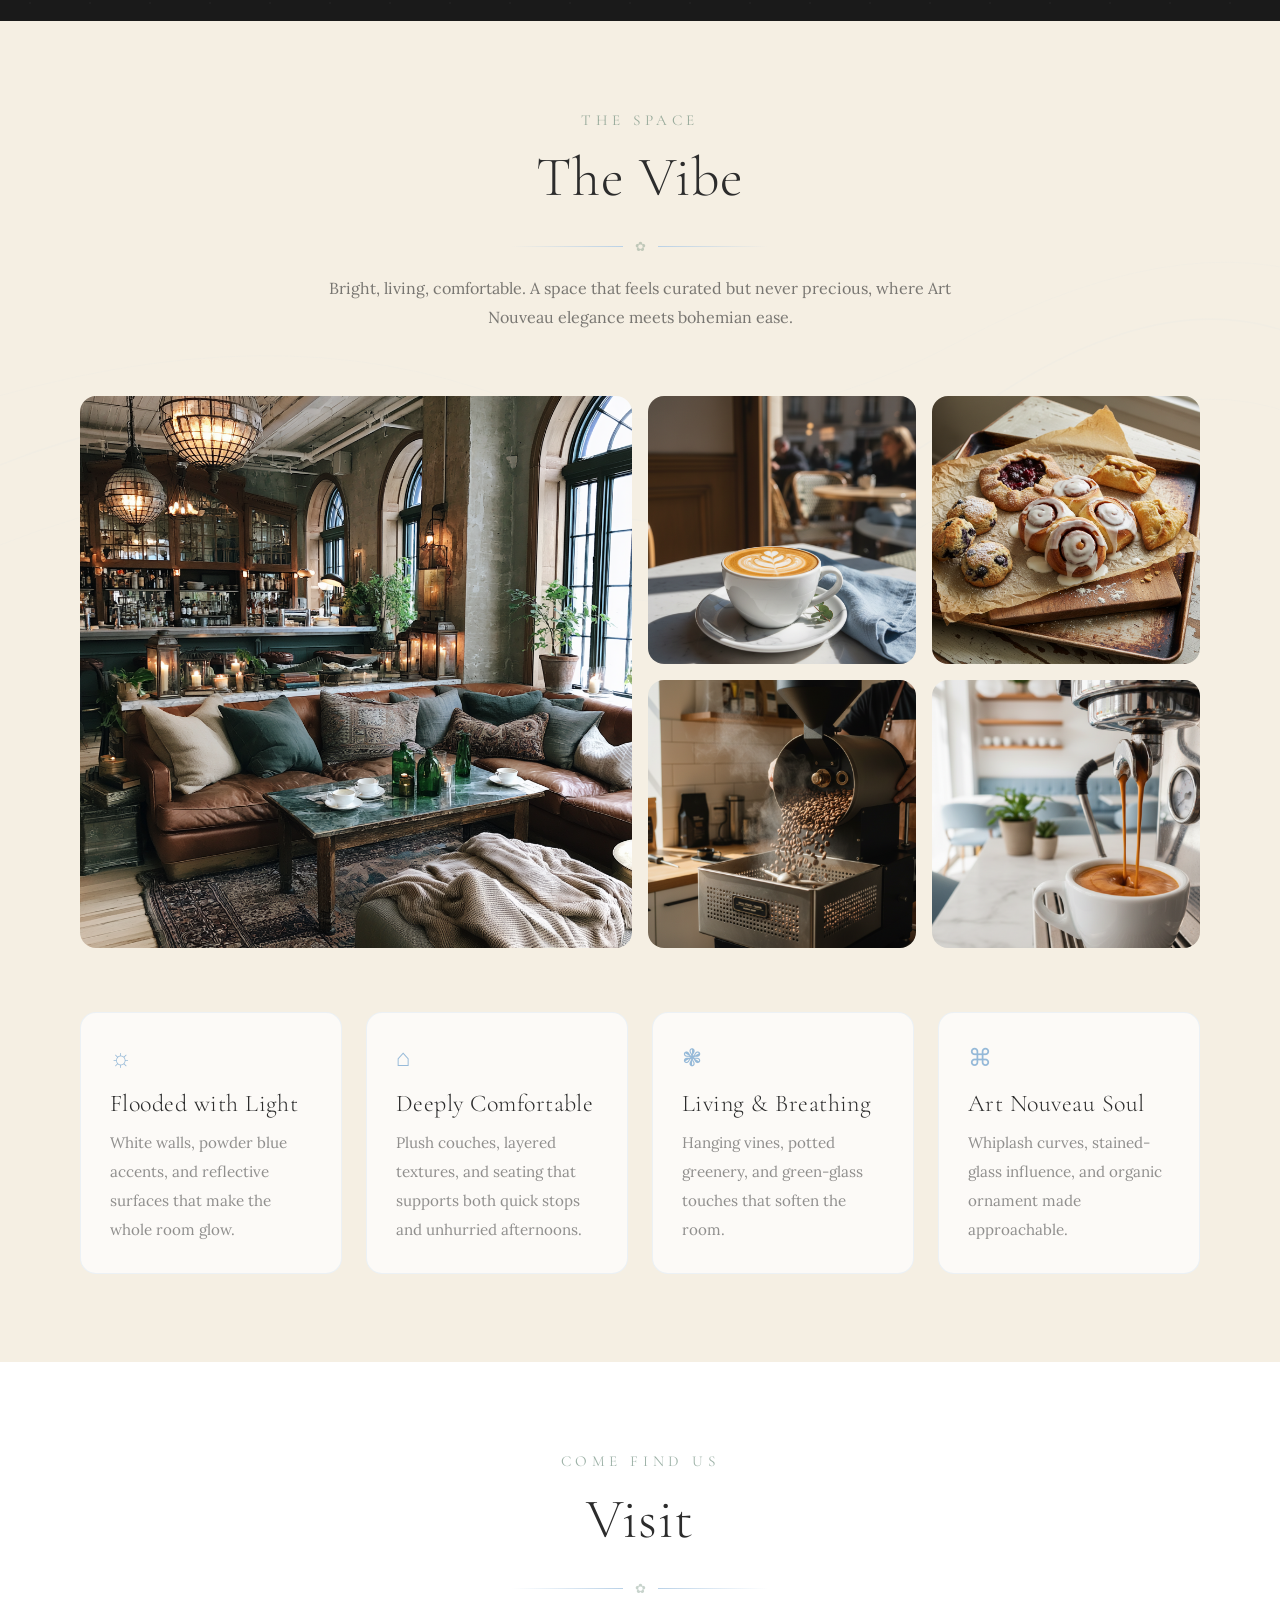
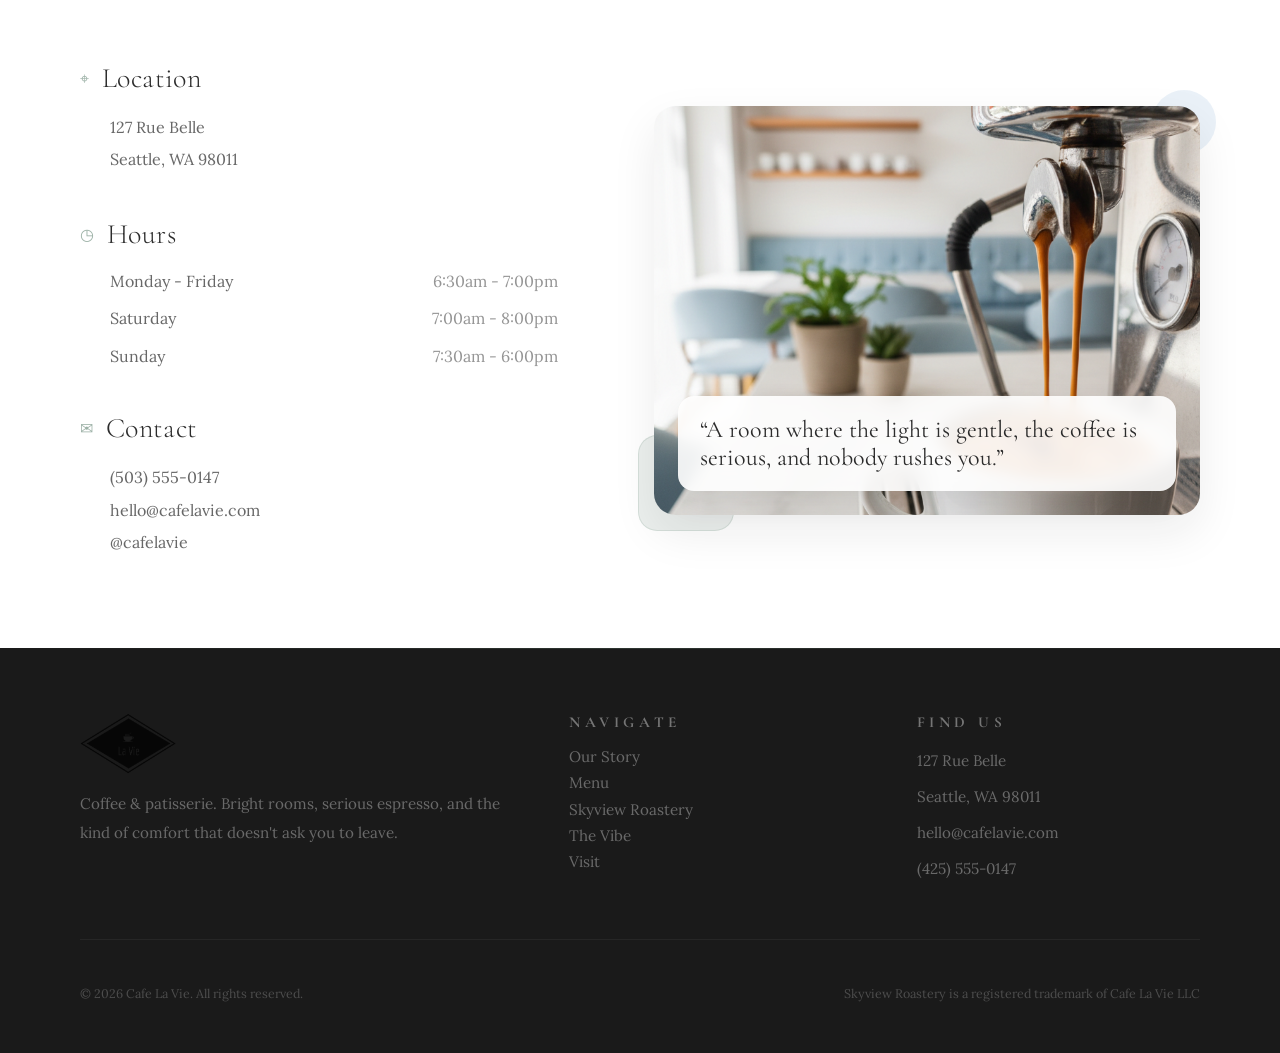
==== commit 4a2bff50: "Update index.html" ====
--- a/docs/index.html
+++ b/docs/index.html
@@ -441,7 +441,7 @@
                 <div class="visit-title"><span>⌖</span><h3>Location</h3></div>
                 <div class="visit-indent">
                   <p>127 Rue Belle</p>
-                  <p>Portland, OR 97205</p>
+                  <p>Seattle, WA 98011</p>
                 </div>
               </div>
 
@@ -505,9 +505,9 @@
         <div class="footer-column">
           <h4>Find Us</h4>
           <p>127 Rue Belle</p>
-          <p>Portland, OR 97205</p>
+          <p>Seattle, WA 98011</p>
           <p>hello@cafelavie.com</p>
-          <p>(503) 555-0147</p>
+          <p>(425) 555-0147</p>
         </div>
       </div>
 
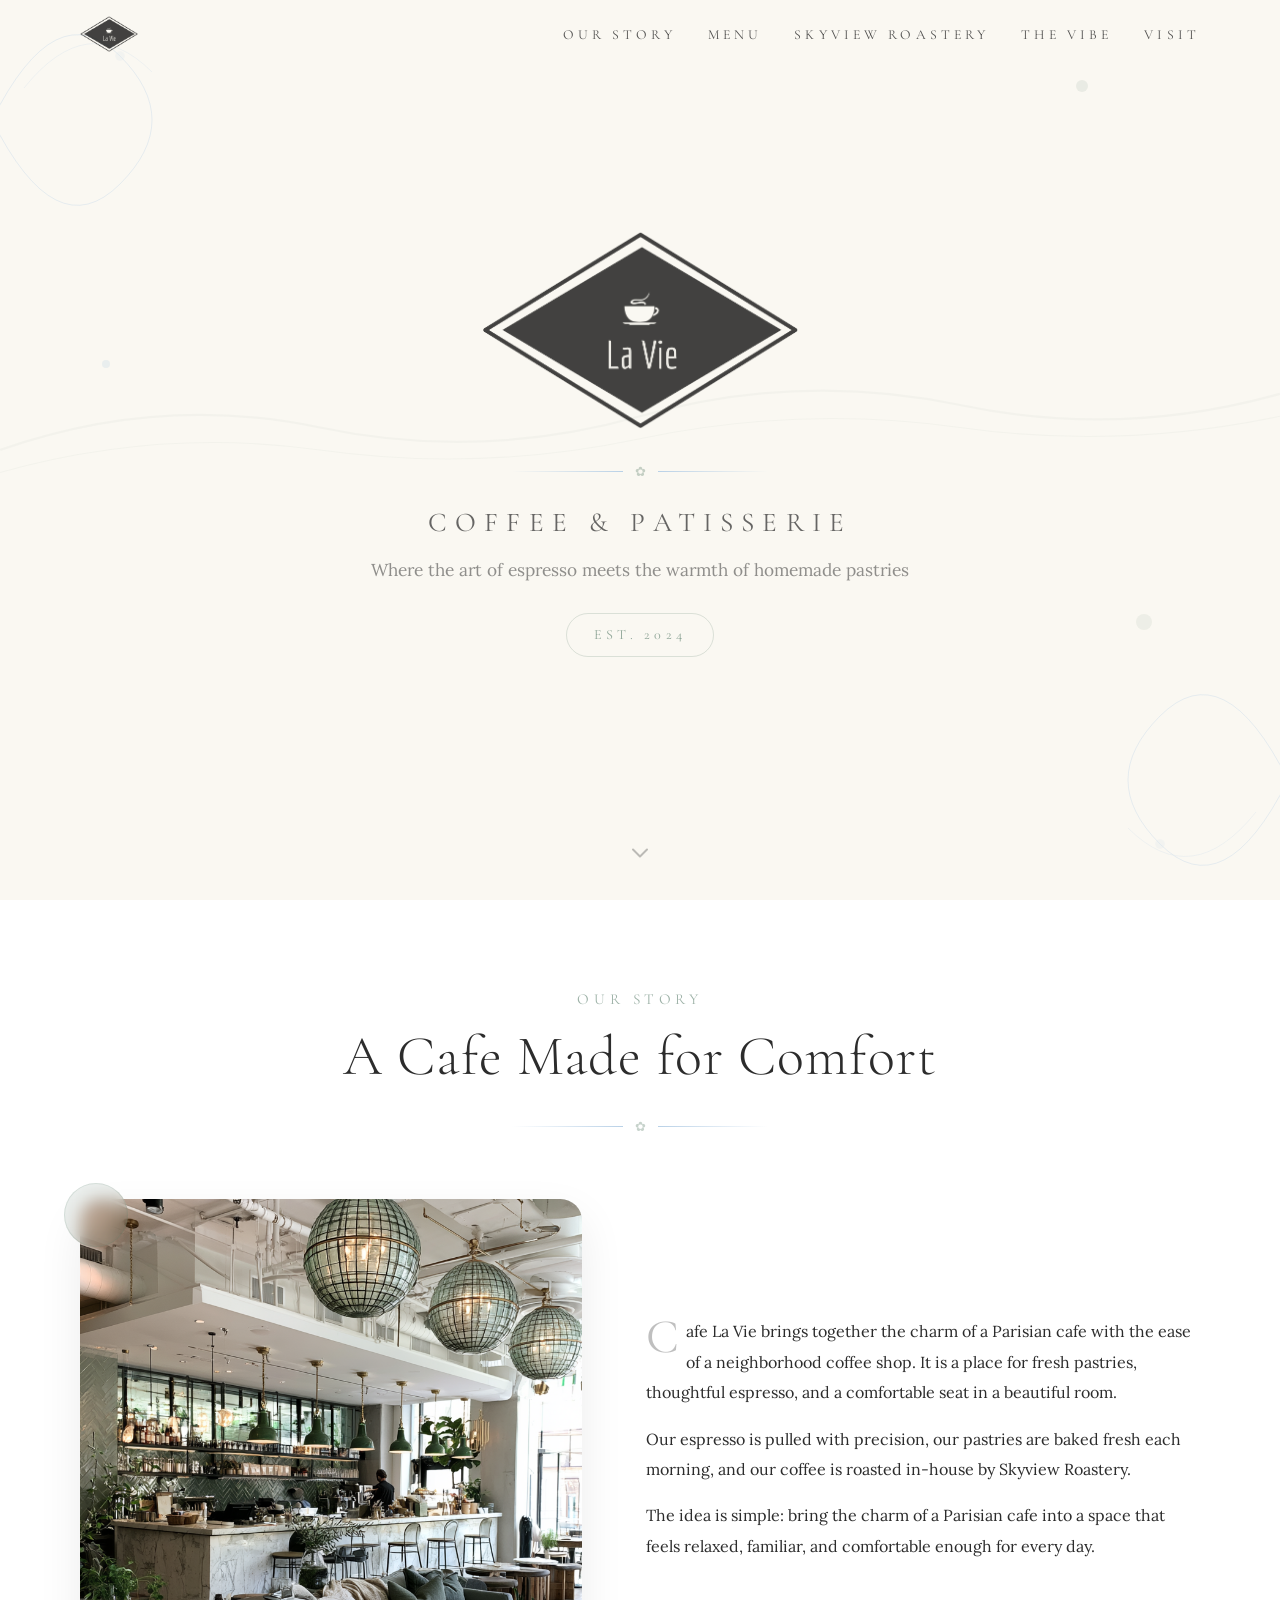
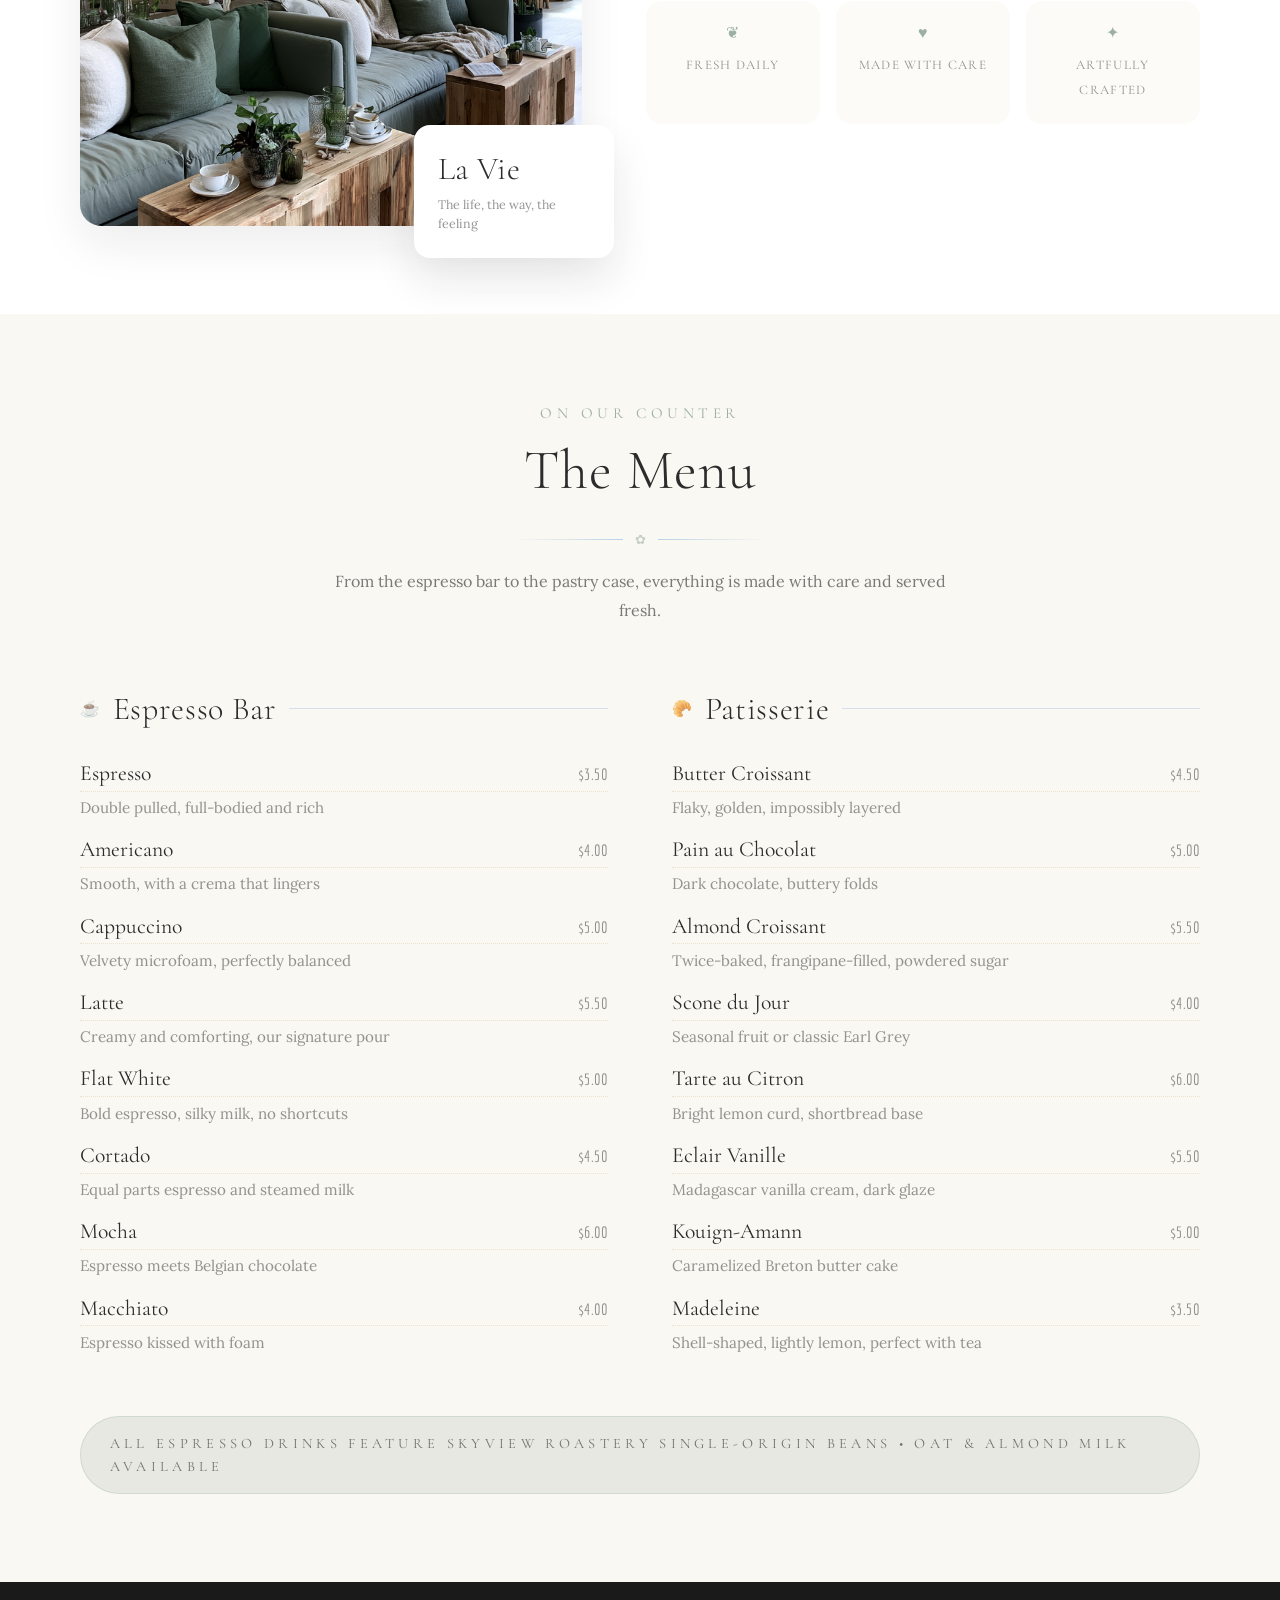
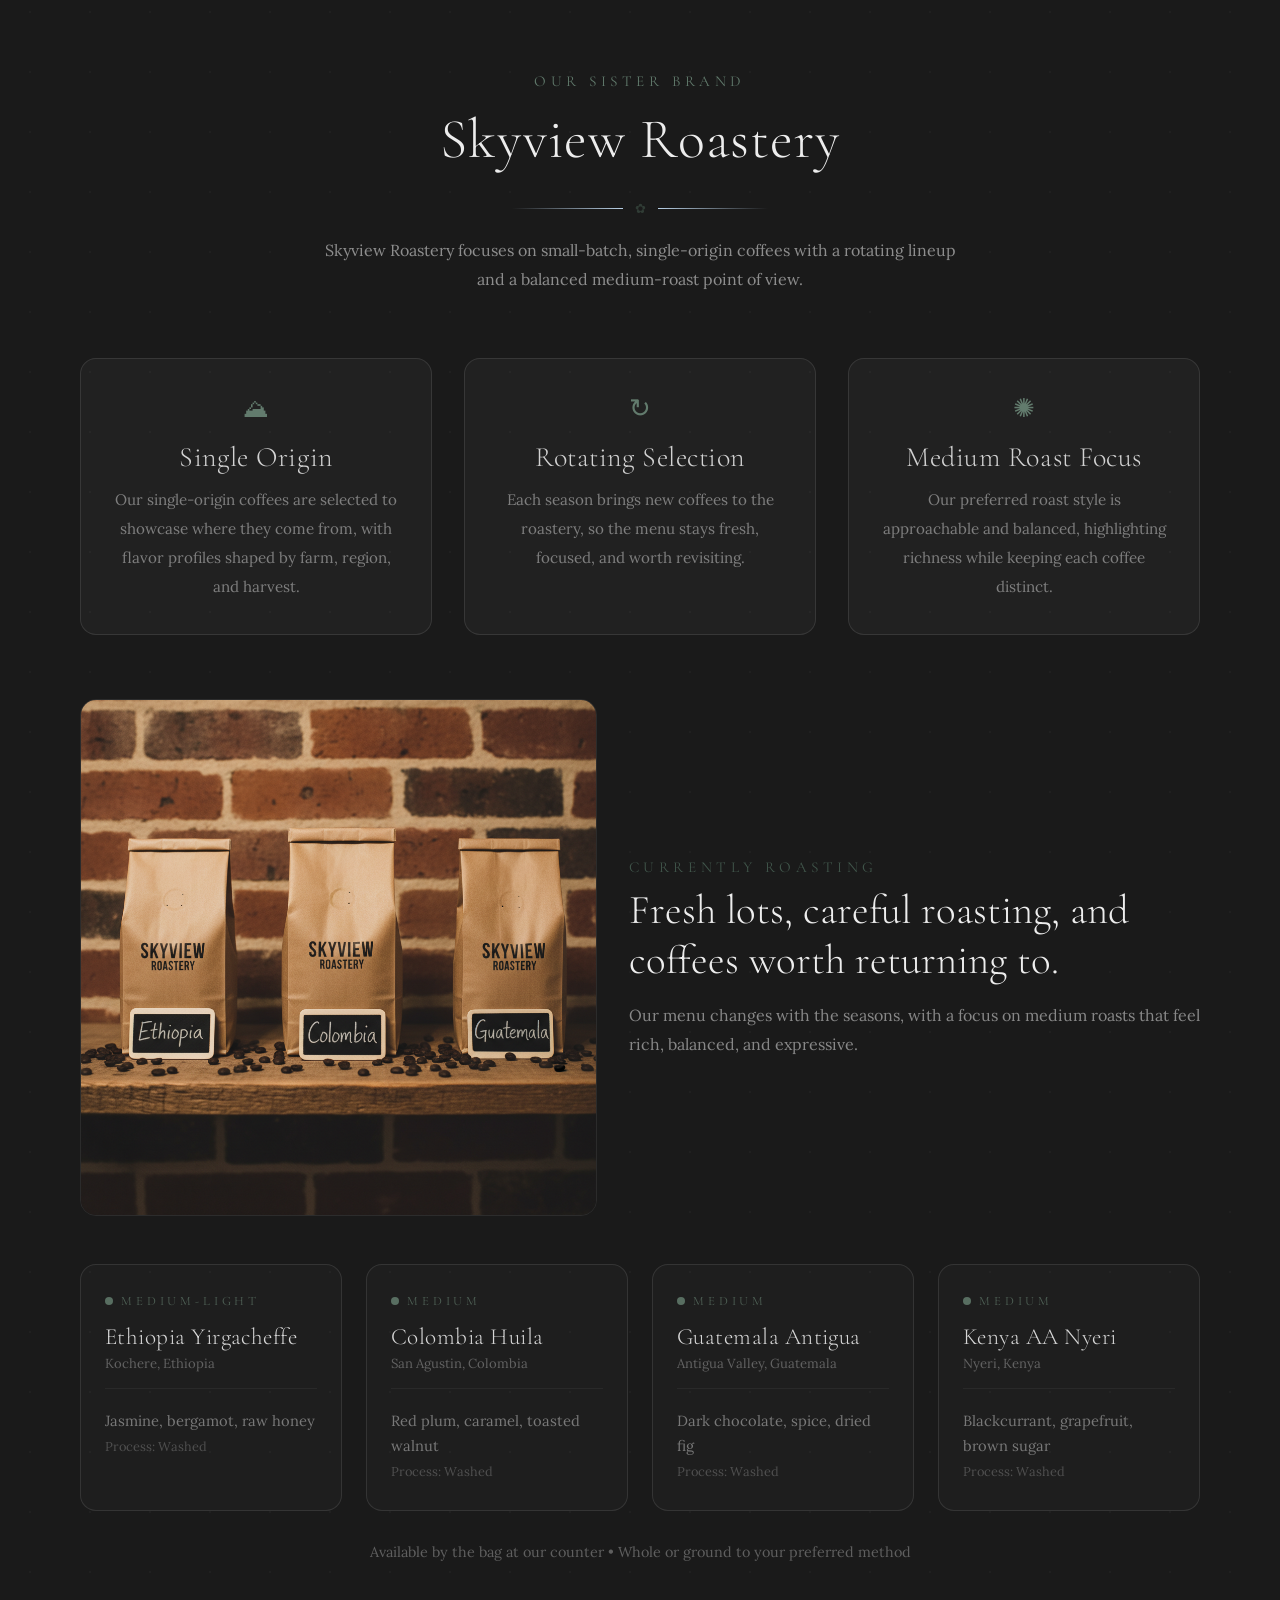
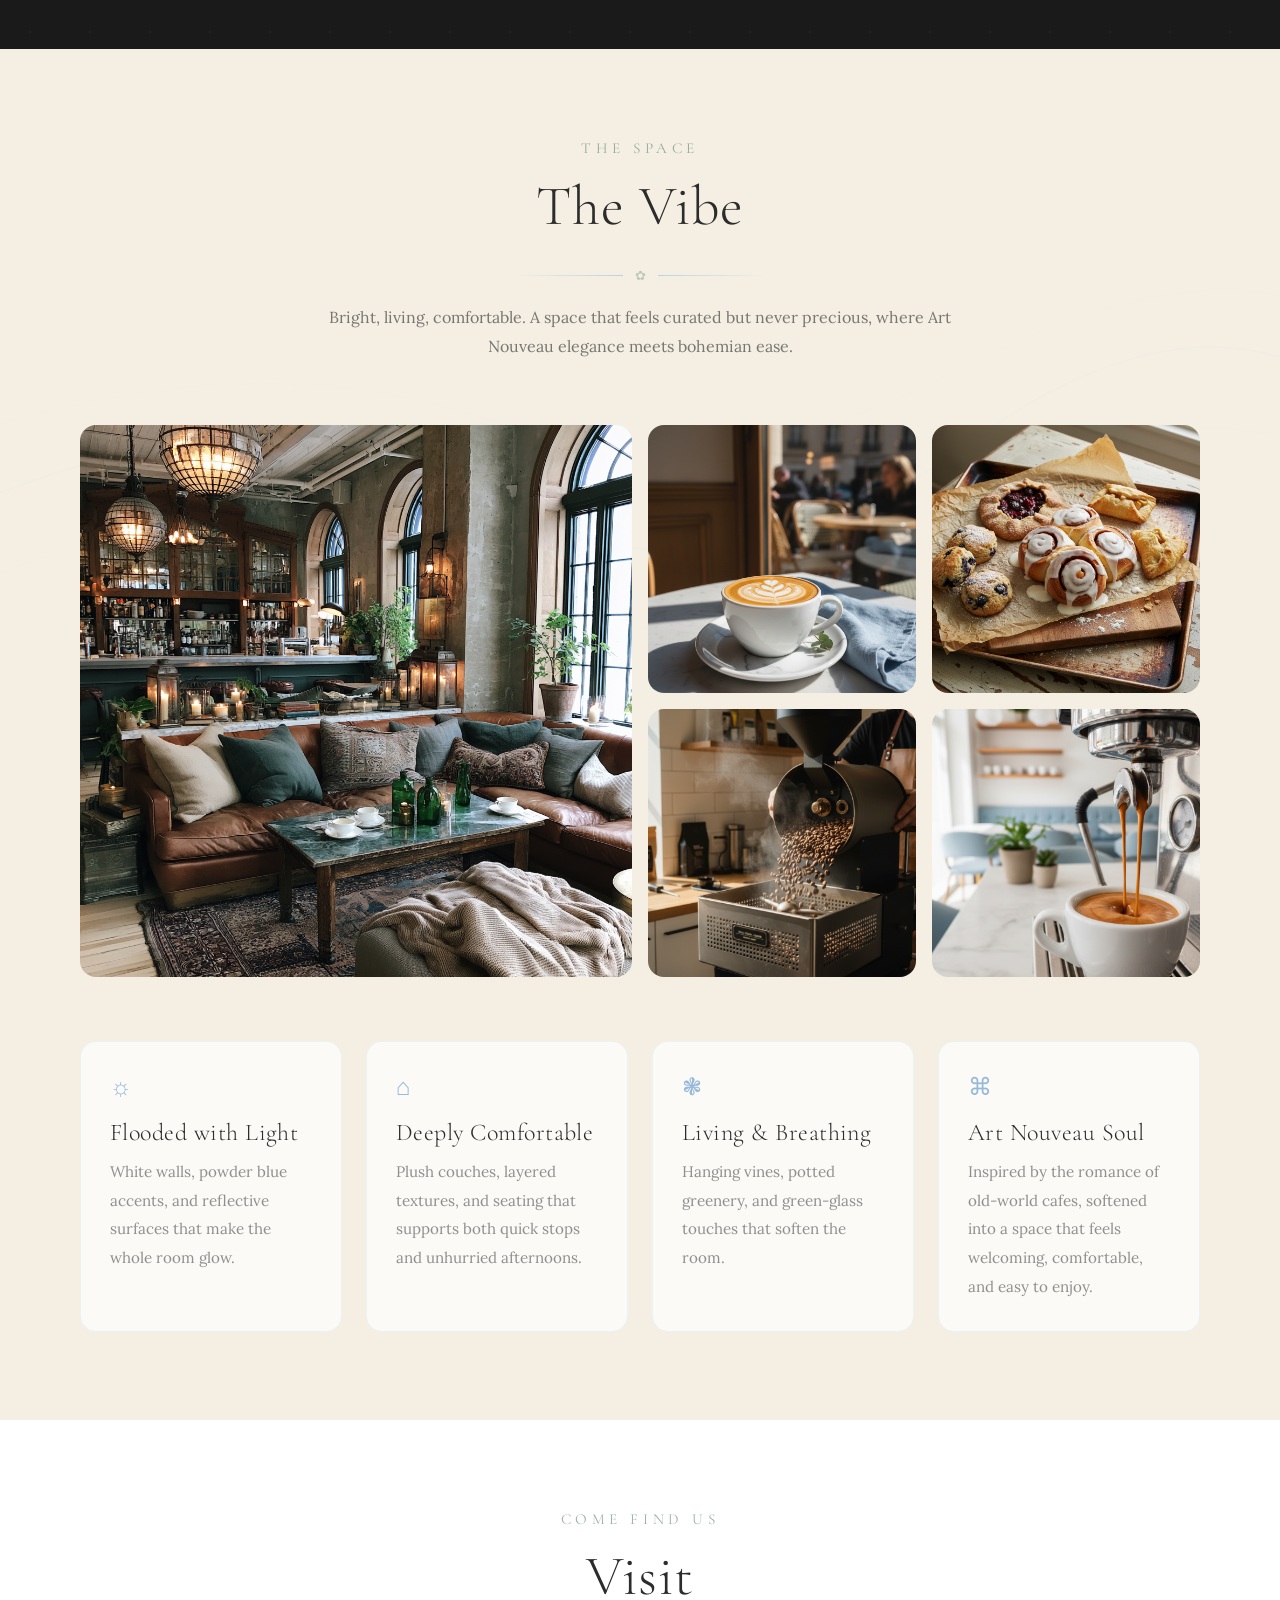
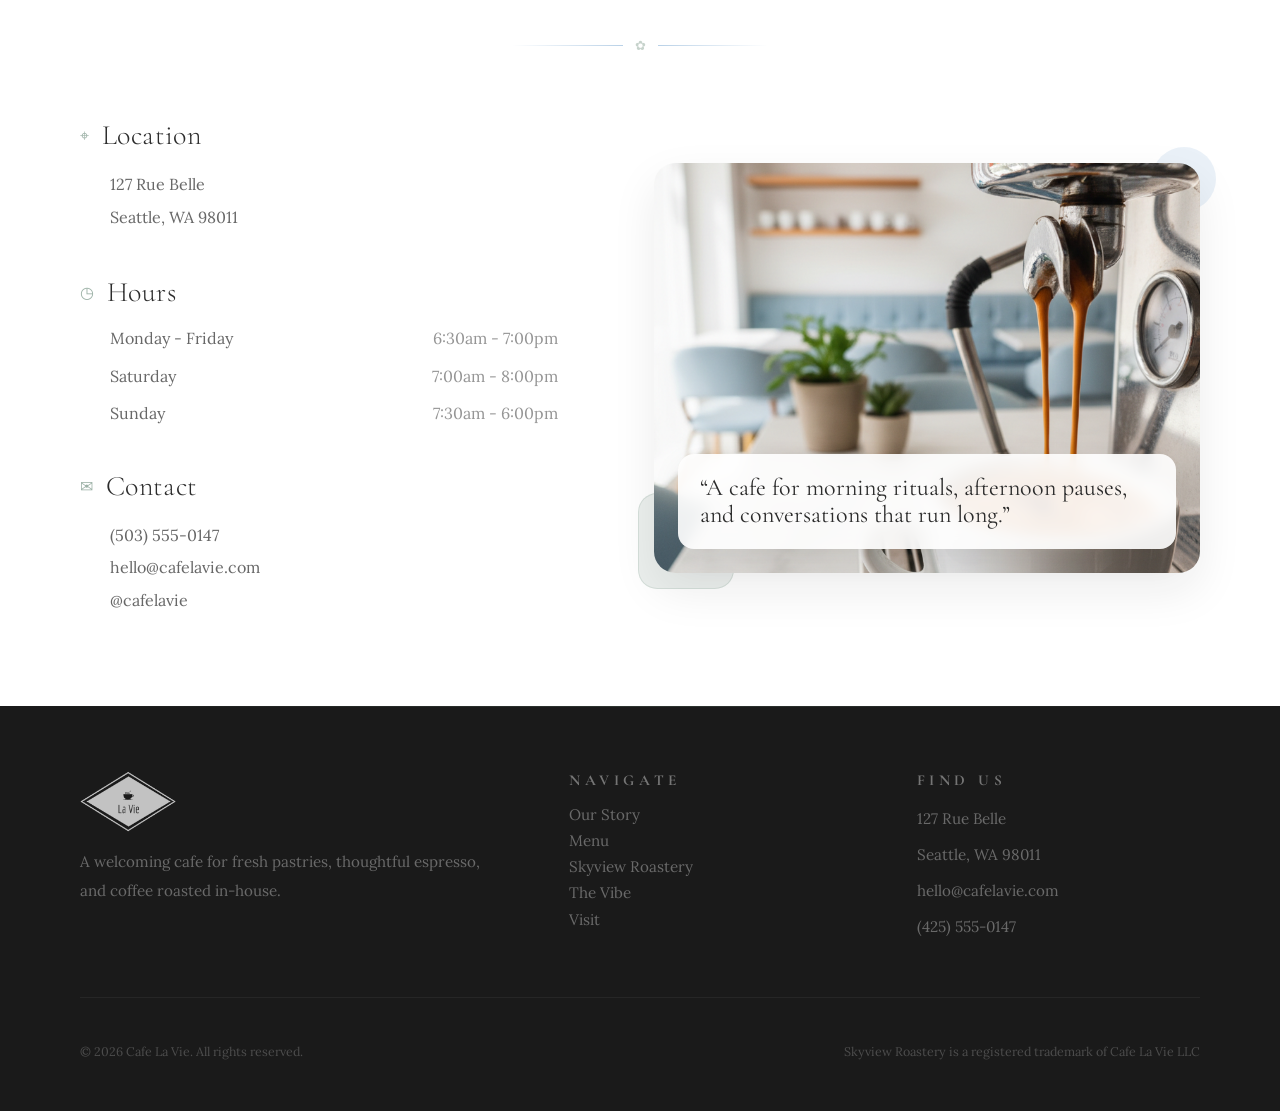
==== commit bd4abf6d: "copy changes" ====
--- a/docs/index.html
+++ b/docs/index.html
@@ -83,7 +83,7 @@
         <div class="container">
           <div class="section-head reveal">
             <span class="section-label">Our Story</span>
-            <h2>A Certain Way of Living</h2>
+            <h2>A Cafe Made for Comfort</h2>
             <div class="divider"><span>&#10047;</span></div>
           </div>
 
@@ -101,19 +101,17 @@
 
             <div class="about-copy reveal">
               <p class="dropcap-copy">
-                Cafe La Vie was born from a simple belief: that a coffee shop can be both beautiful
-                and comfortable. That you can walk into a room flooded with natural light, adorned
-                with Art Nouveau curves and living greenery, and still feel like you&apos;ve come home.
+                Cafe La Vie brings together the charm of a Parisian cafe with the ease of a
+                neighborhood coffee shop. It is a place for fresh pastries, thoughtful espresso,
+                and a comfortable seat in a beautiful room.
               </p>
               <p>
                 Our espresso is pulled with precision, our pastries are baked fresh each morning,
-                and our beans are roasted just steps away under the watchful eye of our sister
-                brand, Skyview Roastery.
-              </p>
-              <p>
-                We drew inspiration from the grand cafes of Paris, not their formality, but their
-                generosity of spirit. The feeling that the space exists for you, not the other way
-                around.
+                and our coffee is roasted in-house by Skyview Roastery.
+              </p>
+              <p>
+                The idea is simple: bring the charm of a Parisian cafe into a space that feels
+                relaxed, familiar, and comfortable enough for every day.
               </p>
 
               <div class="feature-cards">
@@ -142,7 +140,8 @@
             <h2>The Menu</h2>
             <div class="divider"><span>&#10047;</span></div>
             <p class="section-copy">
-              Every cup and every pastry, crafted with intention. Fresh daily, never compromised.
+              From the espresso bar to the pastry case, everything is made with care and served
+              fresh.
             </p>
           </div>
 
@@ -263,8 +262,8 @@
             <h2>Skyview Roastery</h2>
             <div class="divider"><span>&#10047;</span></div>
             <p class="section-copy">
-              Small batch. Single origin. Rotating selection. Roasted in-house with the kind of
-              attention most people reserve for their children.
+              Skyview Roastery focuses on small-batch, single-origin coffees with a rotating lineup
+              and a balanced medium-roast point of view.
             </p>
           </div>
 
@@ -273,24 +272,24 @@
               <div class="roastery-icon">⛰</div>
               <h3>Single Origin</h3>
               <p>
-                Every bag tells the story of one place. One farm, one altitude, one season. We
-                don&apos;t blend, we curate.
+                Our single-origin coffees are selected to showcase where they come from, with flavor
+                profiles shaped by farm, region, and harvest.
               </p>
             </article>
             <article class="roastery-feature reveal">
               <div class="roastery-icon">↻</div>
               <h3>Rotating Selection</h3>
               <p>
-                Our menu moves with the harvest. When a crop peaks, we bring it in. When it fades,
-                we let it go.
+                Each season brings new coffees to the roastery, so the menu stays fresh, focused,
+                and worth revisiting.
               </p>
             </article>
             <article class="roastery-feature reveal">
               <div class="roastery-icon">✺</div>
               <h3>Medium Roast Focus</h3>
               <p>
-                We believe medium roasting honors the bean. Enough development for sweetness,
-                enough restraint for origin character.
+                Our preferred roast style is approachable and balanced, highlighting richness while
+                keeping each coffee distinct.
               </p>
             </article>
           </div>
@@ -301,10 +300,10 @@
             </div>
             <div class="roastery-banner-copy">
               <span class="section-label">Currently Roasting</span>
-              <h3>Rotating small-batch coffees selected for balance and clarity.</h3>
-              <p>
-                Primarily medium roast, but never rigidly so. The roast follows the bean, not the
-                other way around.
+              <h3>Fresh lots, careful roasting, and coffees worth returning to.</h3>
+              <p>
+                Our menu changes with the seasons, with a focus on medium roasts that feel rich,
+                balanced, and expressive.
               </p>
             </div>
           </div>
@@ -420,7 +419,8 @@
               <div class="vibe-icon">⌘</div>
               <h3>Art Nouveau Soul</h3>
               <p>
-                Whiplash curves, stained-glass influence, and organic ornament made approachable.
+                Inspired by the romance of old-world cafes, softened into a space that feels
+                welcoming, comfortable, and easy to enjoy.
               </p>
             </article>
           </div>
@@ -472,8 +472,8 @@
               <span class="visit-accent visit-accent-right"></span>
               <div class="visit-quote">
                 <p>
-                  &ldquo;A room where the light is gentle, the coffee is serious, and nobody rushes
-                  you.&rdquo;
+                  &ldquo;A cafe for morning rituals, afternoon pauses, and conversations that run
+                  long.&rdquo;
                 </p>
               </div>
             </div>
@@ -486,10 +486,9 @@
       <div class="footer-rule"></div>
       <div class="container footer-grid">
         <div class="footer-column">
-          <img class="logo logo-footer" src="./images/lavie-logo.png" alt="Cafe La Vie logo" />
+          <img class="logo logo-footer" src="./images/lavie-logo-inverse.png" alt="Cafe La Vie logo" />
           <p>
-            Coffee &amp; patisserie. Bright rooms, serious espresso, and the kind of comfort that
-            doesn&apos;t ask you to leave.
+            A welcoming cafe for fresh pastries, thoughtful espresso, and coffee roasted in-house.
           </p>
         </div>
 
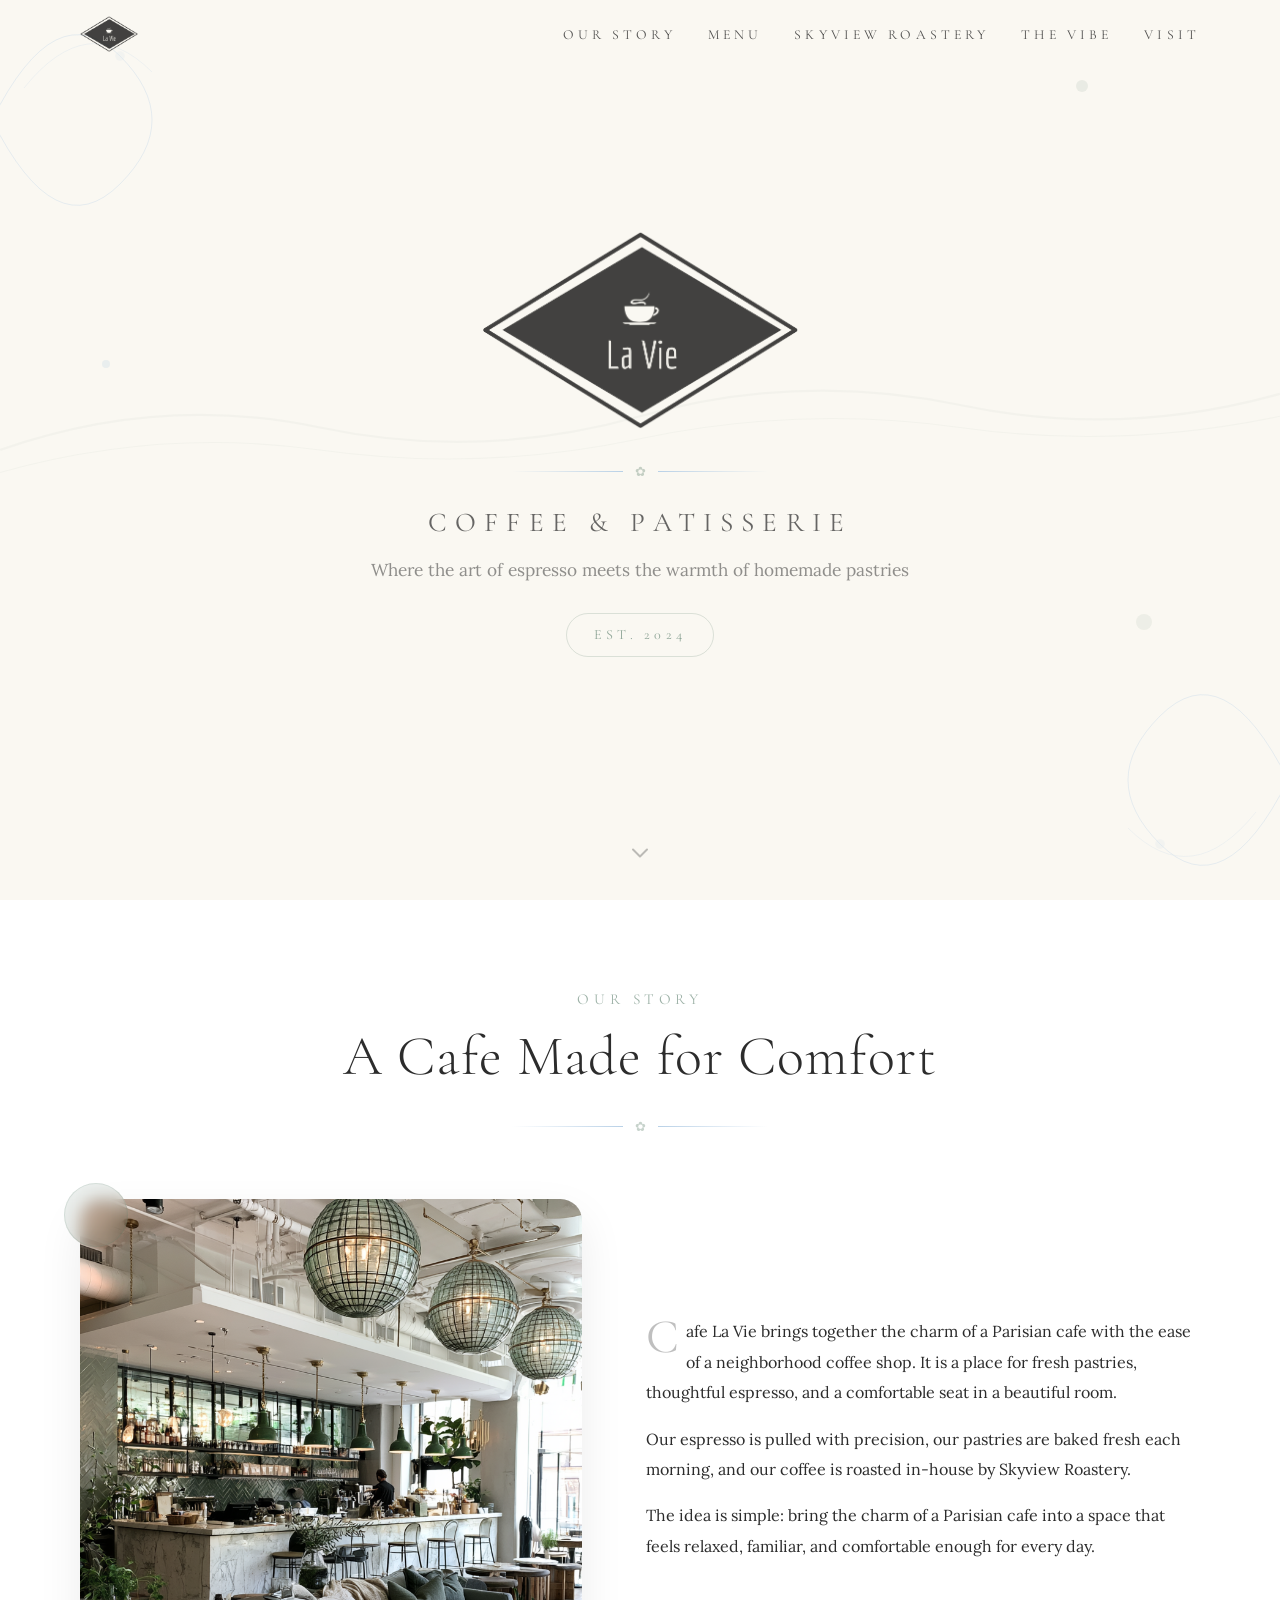
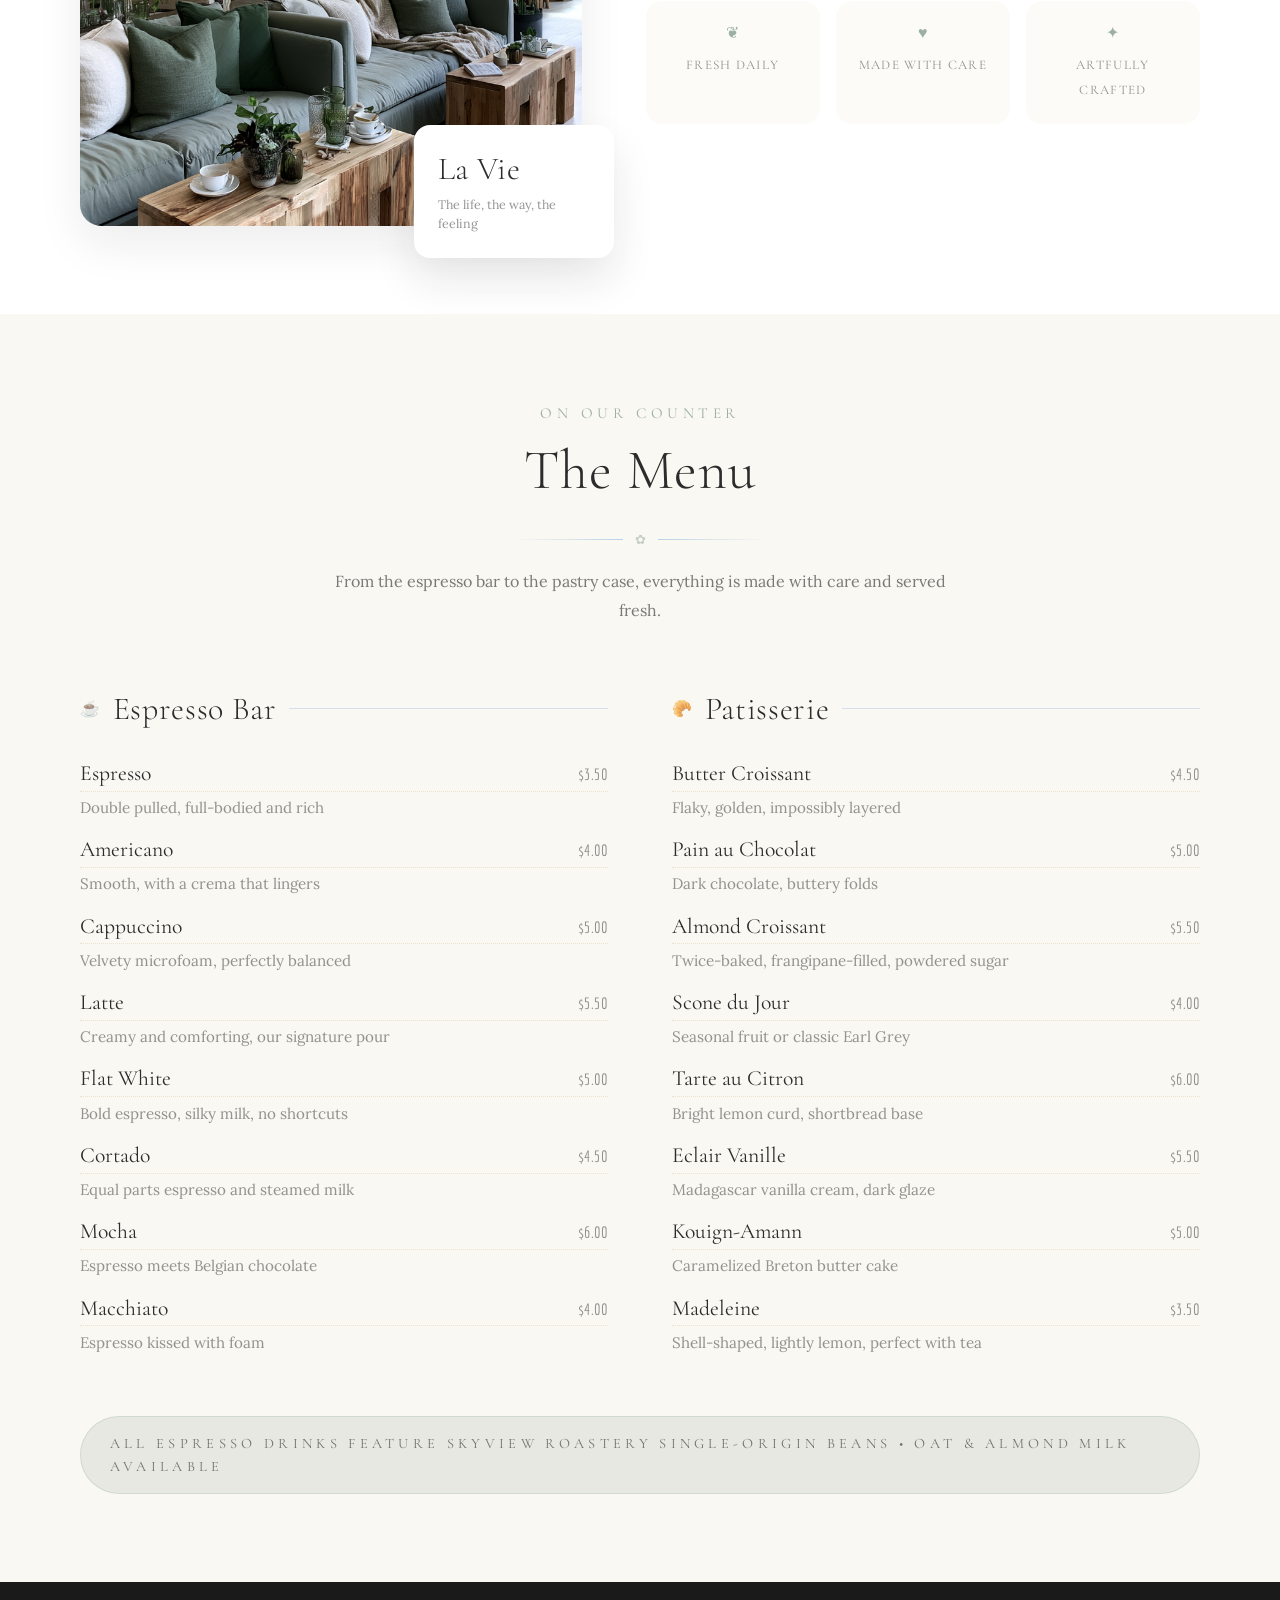
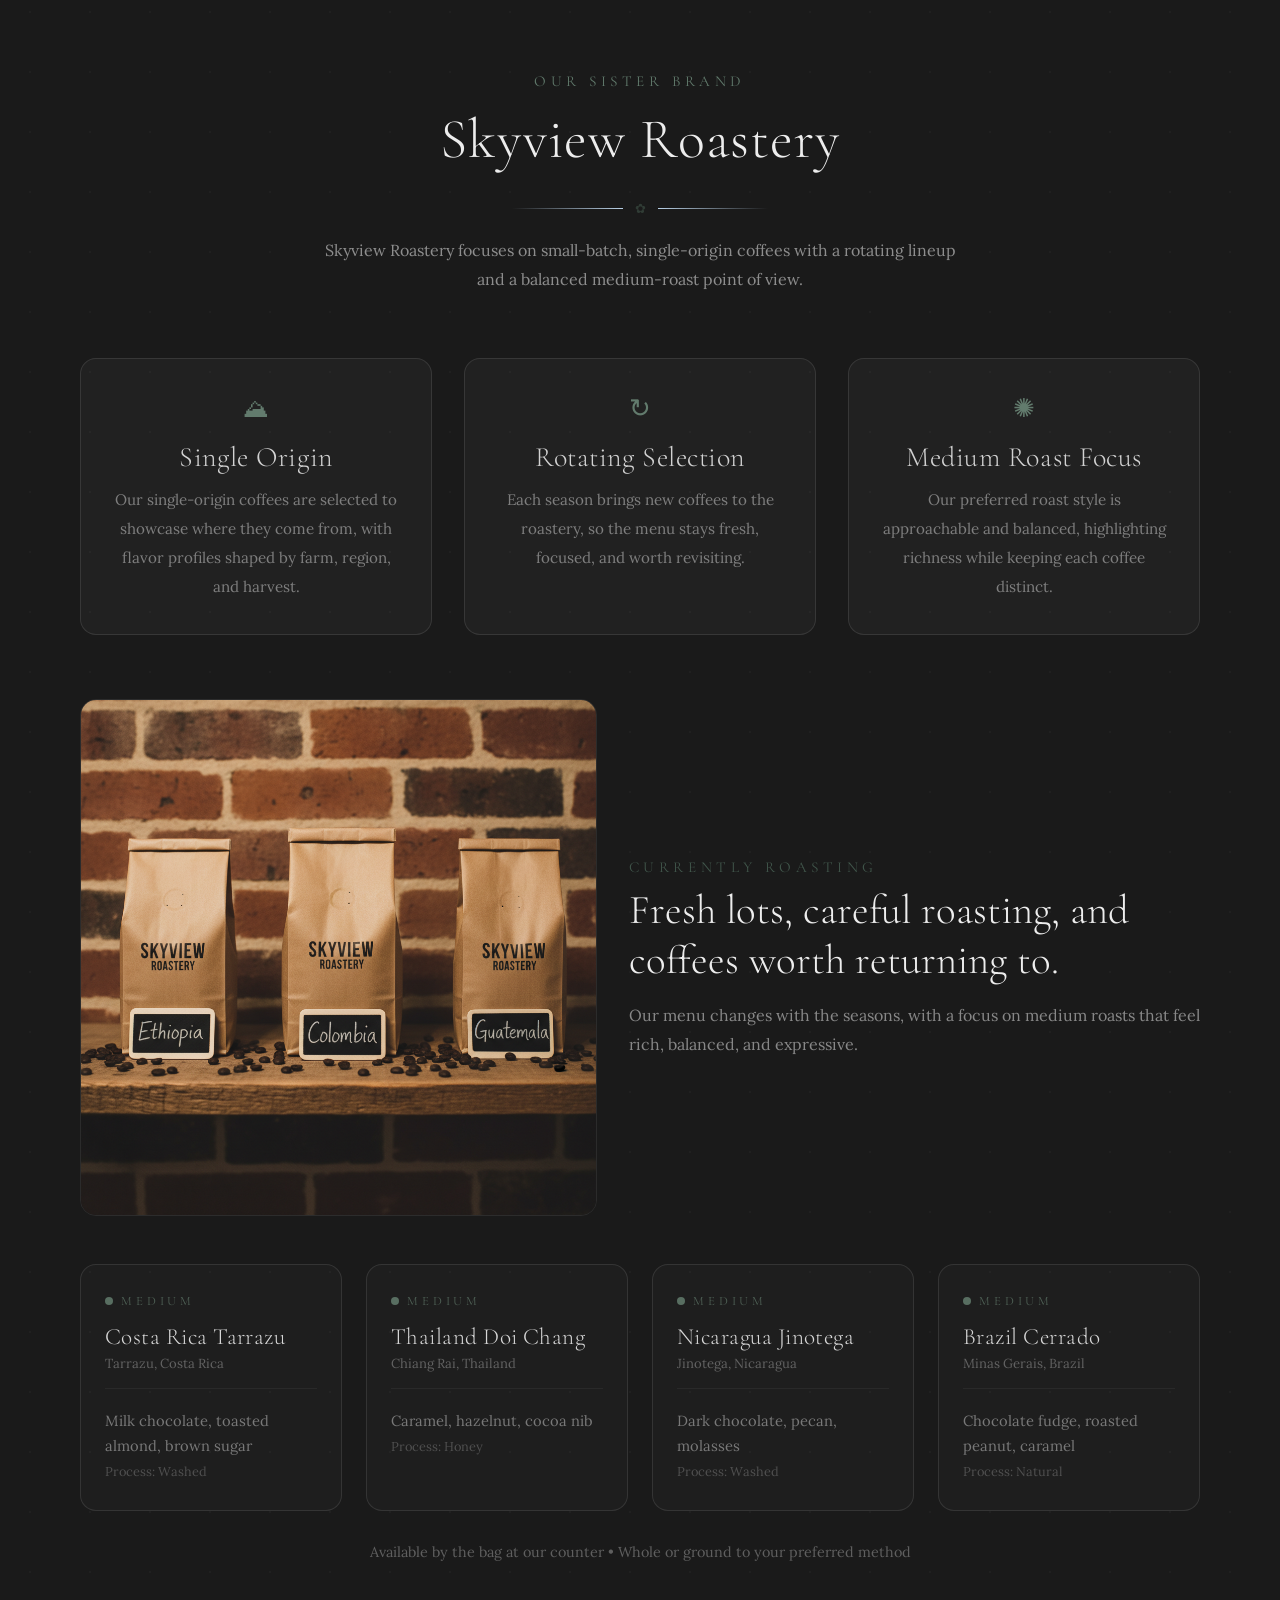
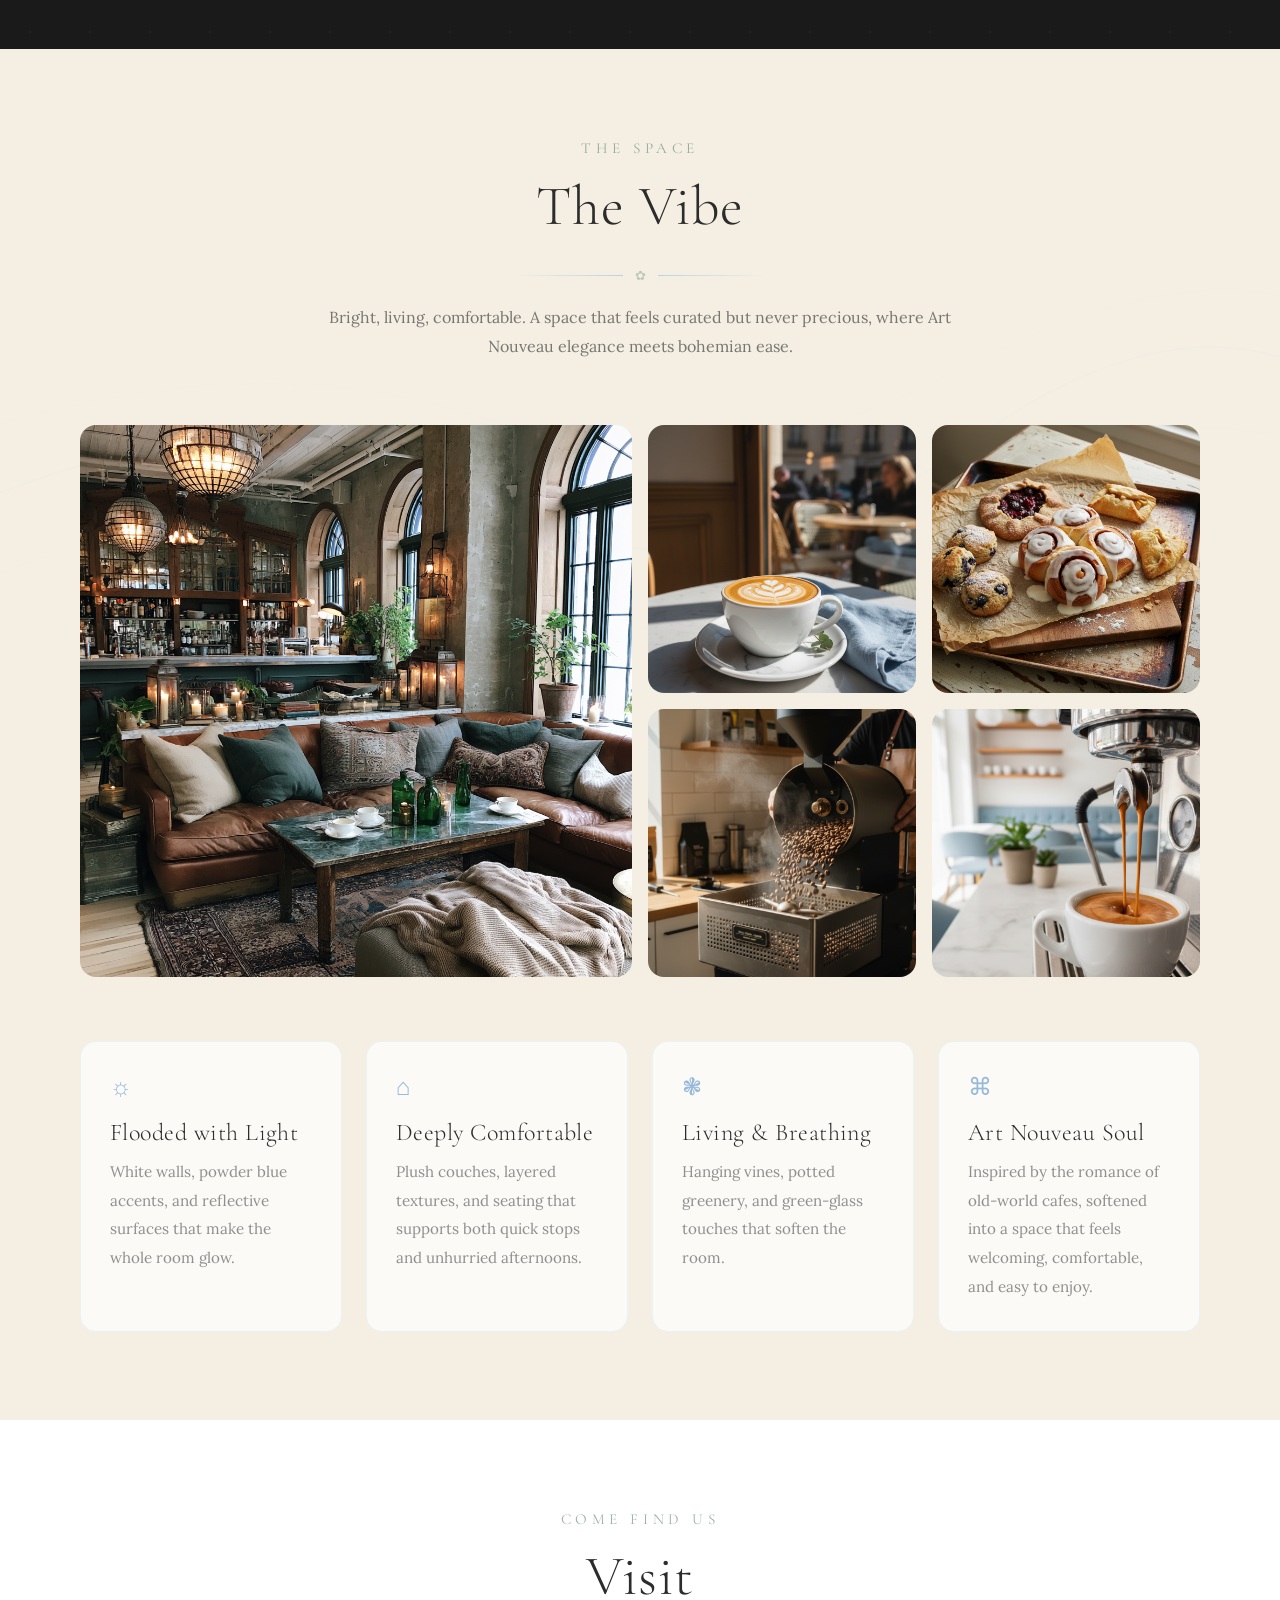
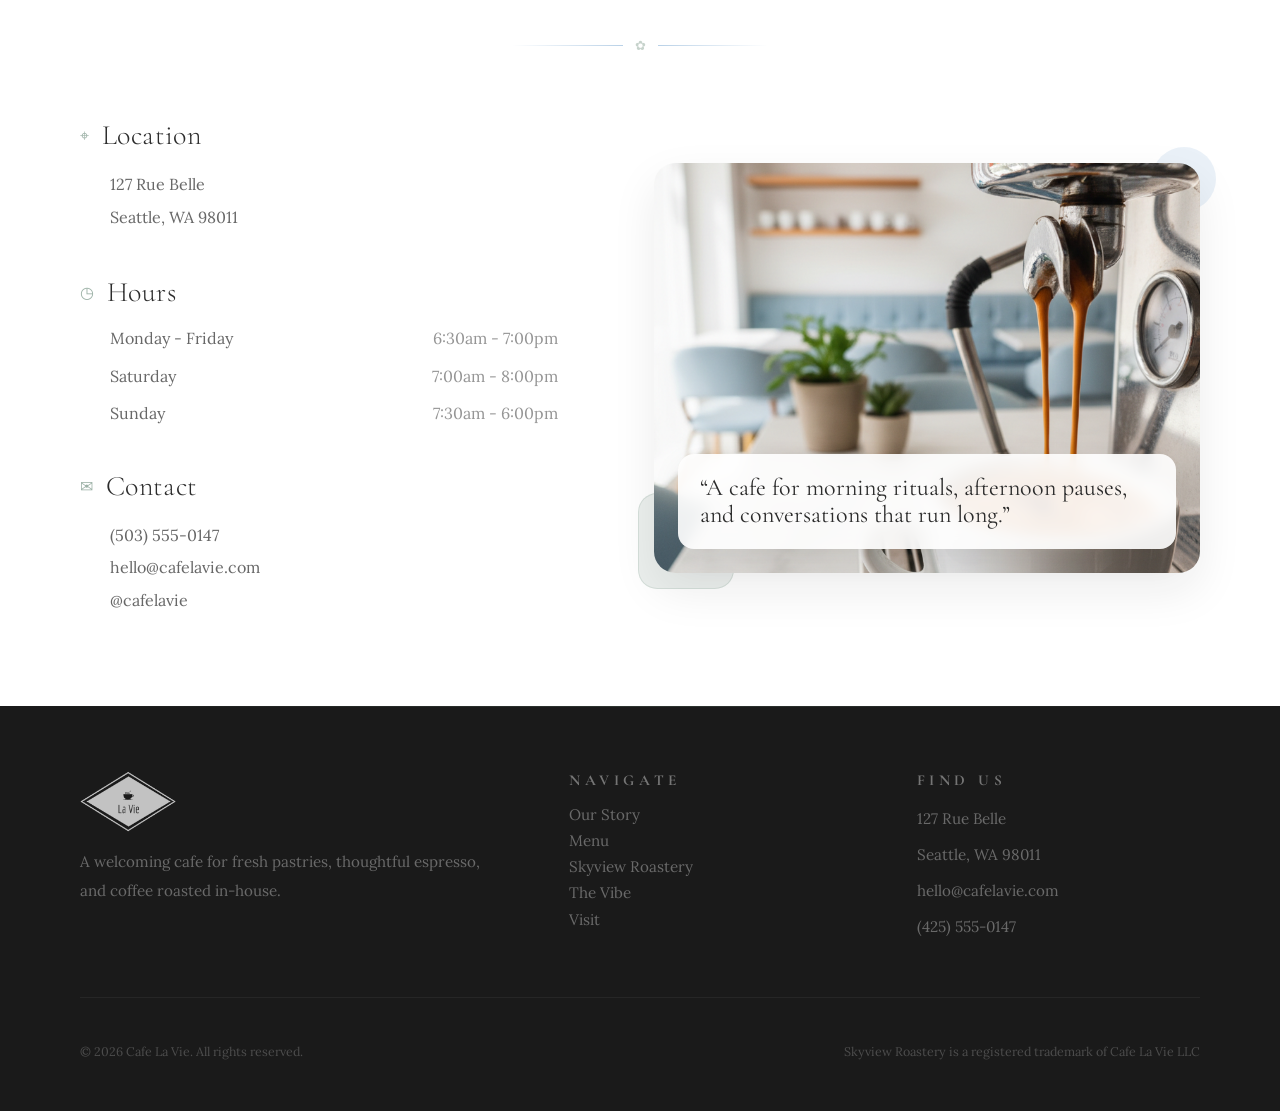
==== commit b8a34759: "Update index.html" ====
--- a/docs/index.html
+++ b/docs/index.html
@@ -310,39 +310,39 @@
 
           <div class="bean-grid">
             <article class="bean-card reveal">
-              <span class="bean-tag">Medium-Light</span>
-              <h3>Ethiopia Yirgacheffe</h3>
-              <p class="bean-origin">Kochere, Ethiopia</p>
+              <span class="bean-tag">Medium</span>
+              <h3>Costa Rica Tarrazu</h3>
+              <p class="bean-origin">Tarrazu, Costa Rica</p>
               <div class="bean-meta">
-                <p>Jasmine, bergamot, raw honey</p>
+                <p>Milk chocolate, toasted almond, brown sugar</p>
                 <p>Process: Washed</p>
               </div>
             </article>
             <article class="bean-card reveal">
               <span class="bean-tag">Medium</span>
-              <h3>Colombia Huila</h3>
-              <p class="bean-origin">San Agustin, Colombia</p>
+              <h3>Thailand Doi Chang</h3>
+              <p class="bean-origin">Chiang Rai, Thailand</p>
               <div class="bean-meta">
-                <p>Red plum, caramel, toasted walnut</p>
-                <p>Process: Washed</p>
+                <p>Caramel, hazelnut, cocoa nib</p>
+                <p>Process: Honey</p>
               </div>
             </article>
             <article class="bean-card reveal">
               <span class="bean-tag">Medium</span>
-              <h3>Guatemala Antigua</h3>
-              <p class="bean-origin">Antigua Valley, Guatemala</p>
+              <h3>Nicaragua Jinotega</h3>
+              <p class="bean-origin">Jinotega, Nicaragua</p>
               <div class="bean-meta">
-                <p>Dark chocolate, spice, dried fig</p>
+                <p>Dark chocolate, pecan, molasses</p>
                 <p>Process: Washed</p>
               </div>
             </article>
             <article class="bean-card reveal">
               <span class="bean-tag">Medium</span>
-              <h3>Kenya AA Nyeri</h3>
-              <p class="bean-origin">Nyeri, Kenya</p>
+              <h3>Brazil Cerrado</h3>
+              <p class="bean-origin">Minas Gerais, Brazil</p>
               <div class="bean-meta">
-                <p>Blackcurrant, grapefruit, brown sugar</p>
-                <p>Process: Washed</p>
+                <p>Chocolate fudge, roasted peanut, caramel</p>
+                <p>Process: Natural</p>
               </div>
             </article>
           </div>
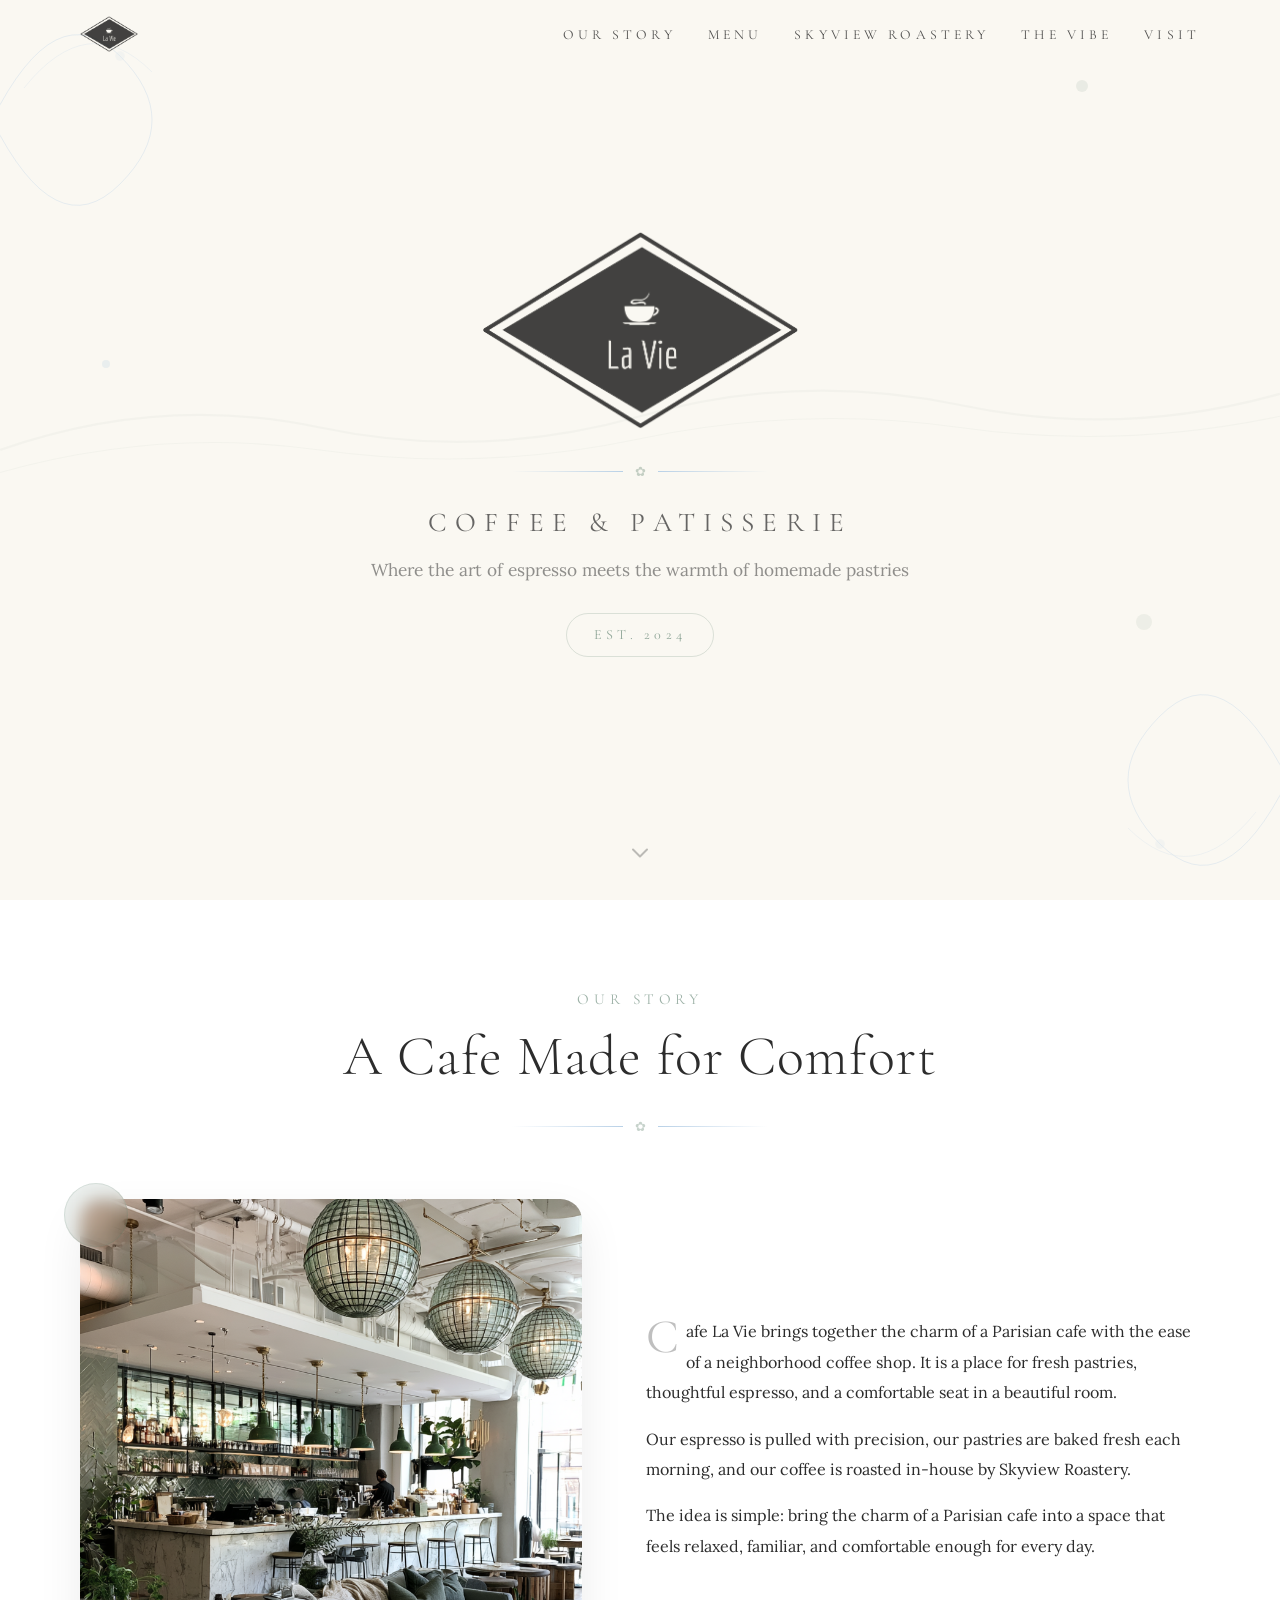
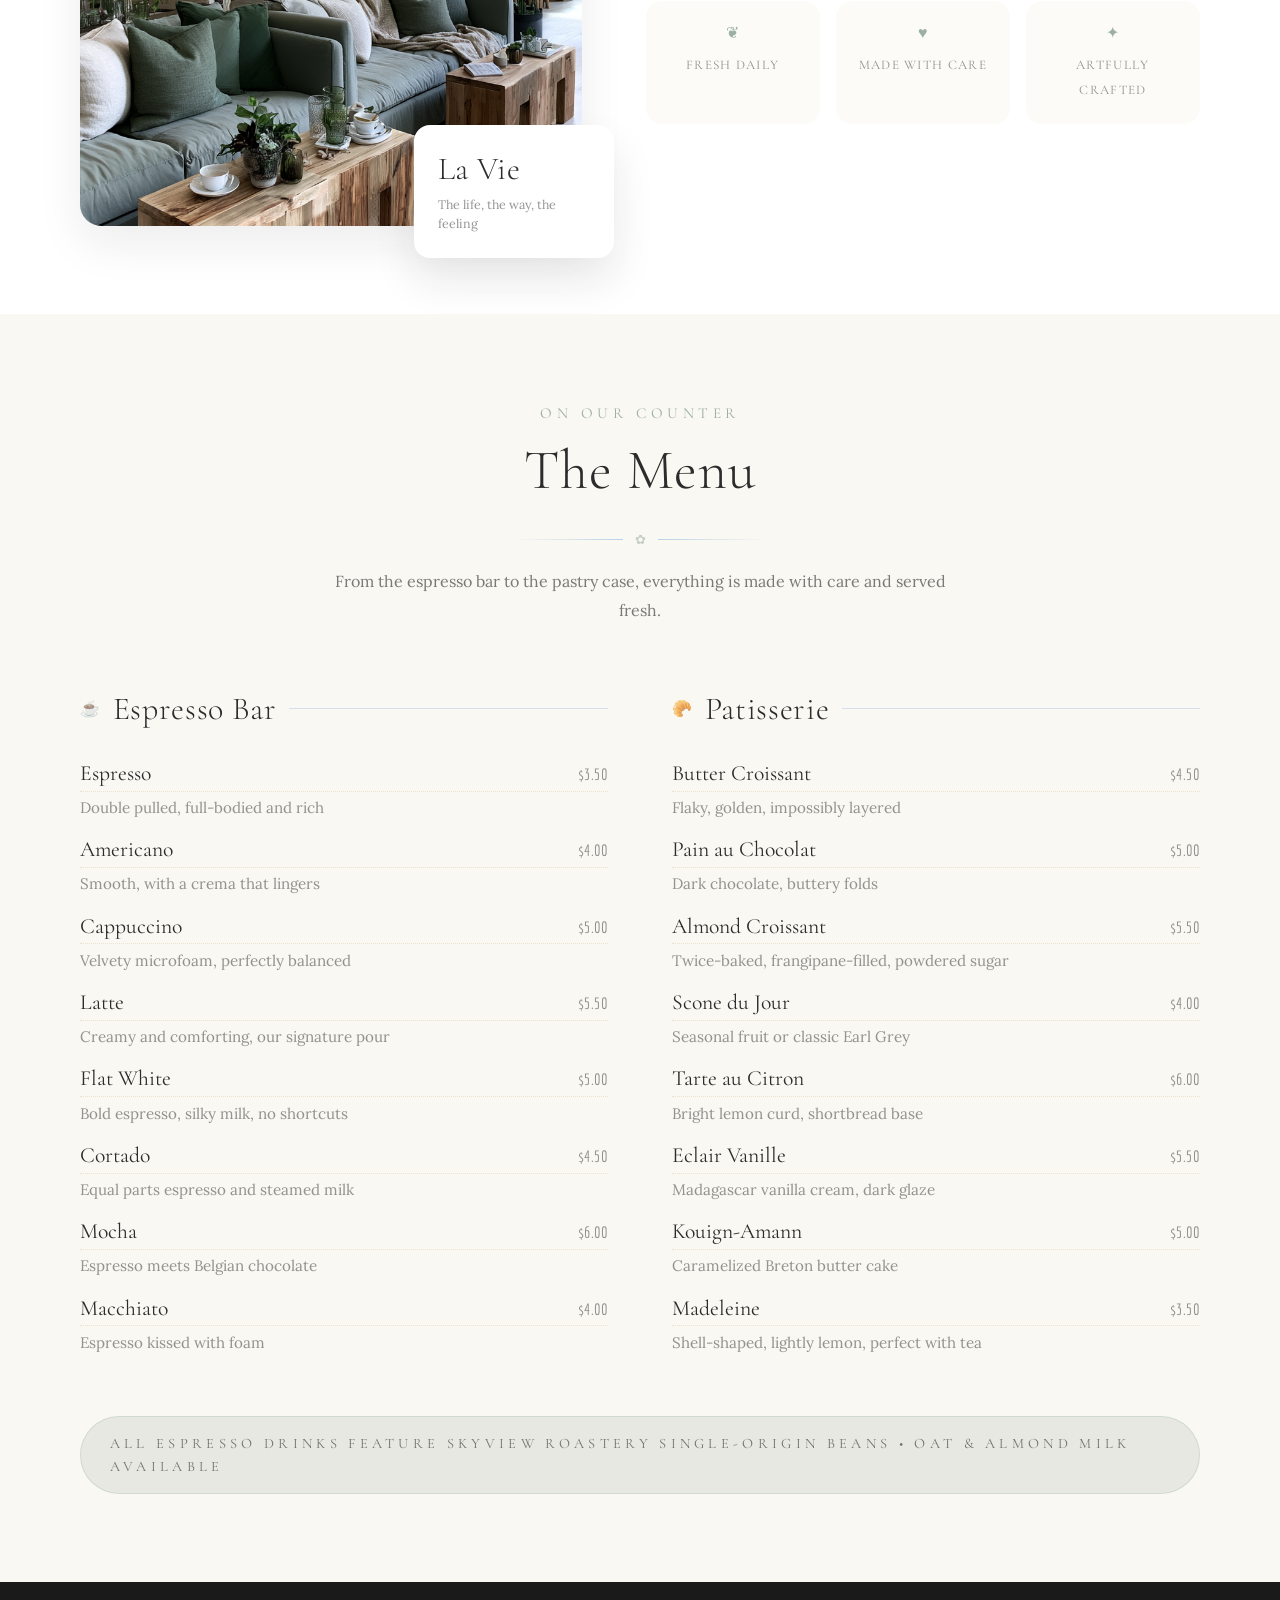
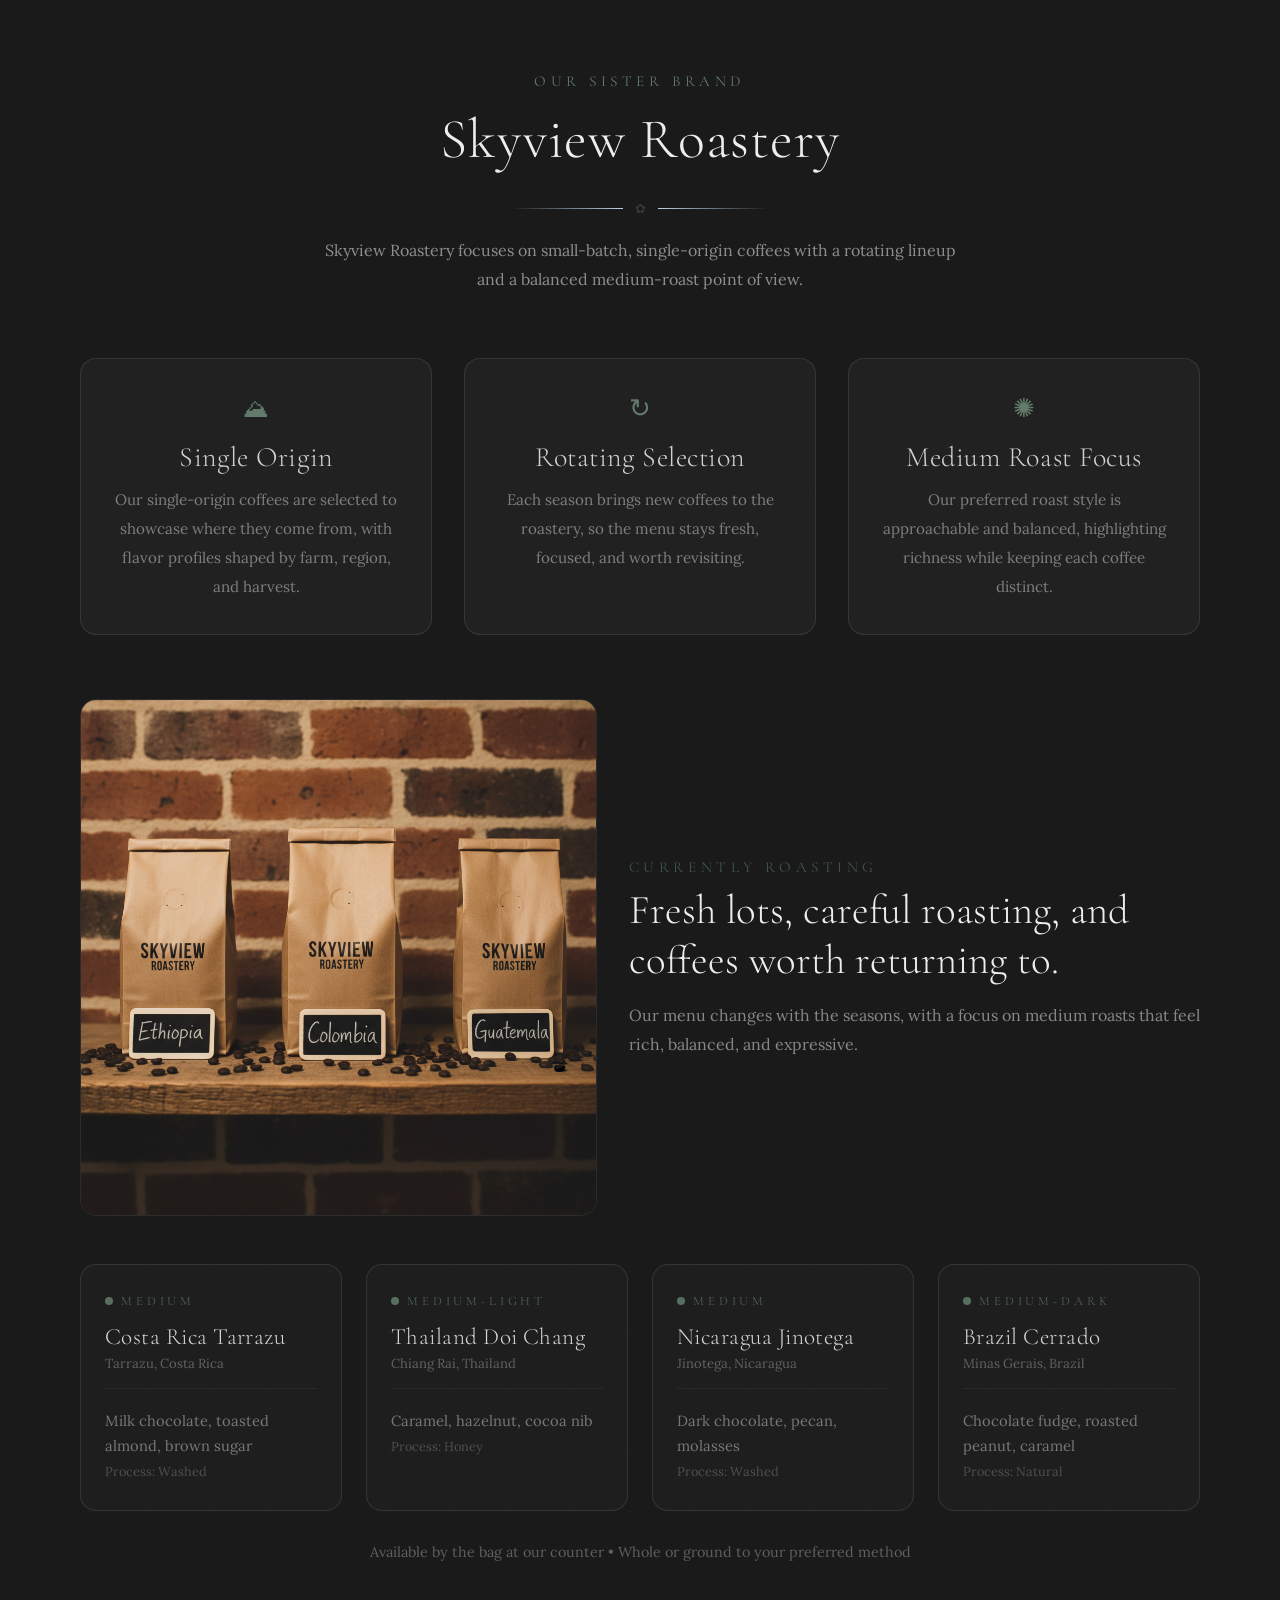
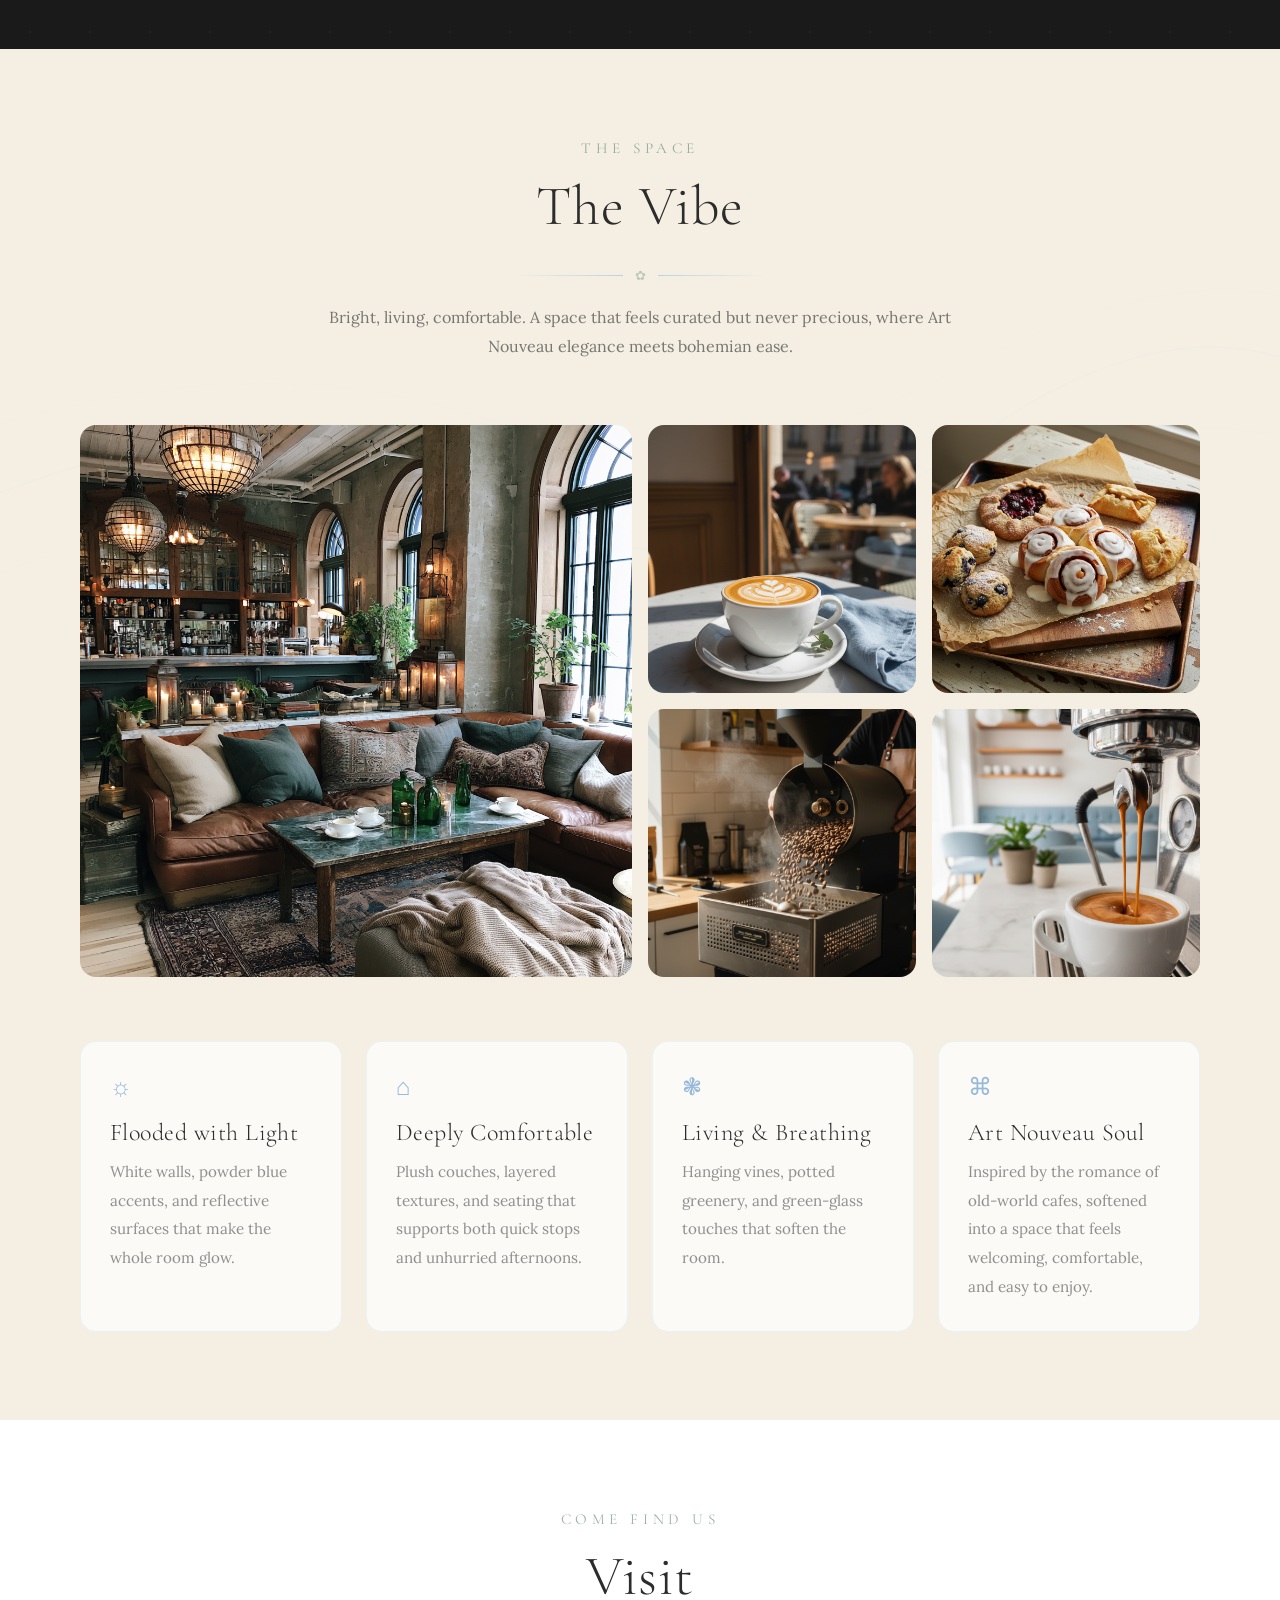
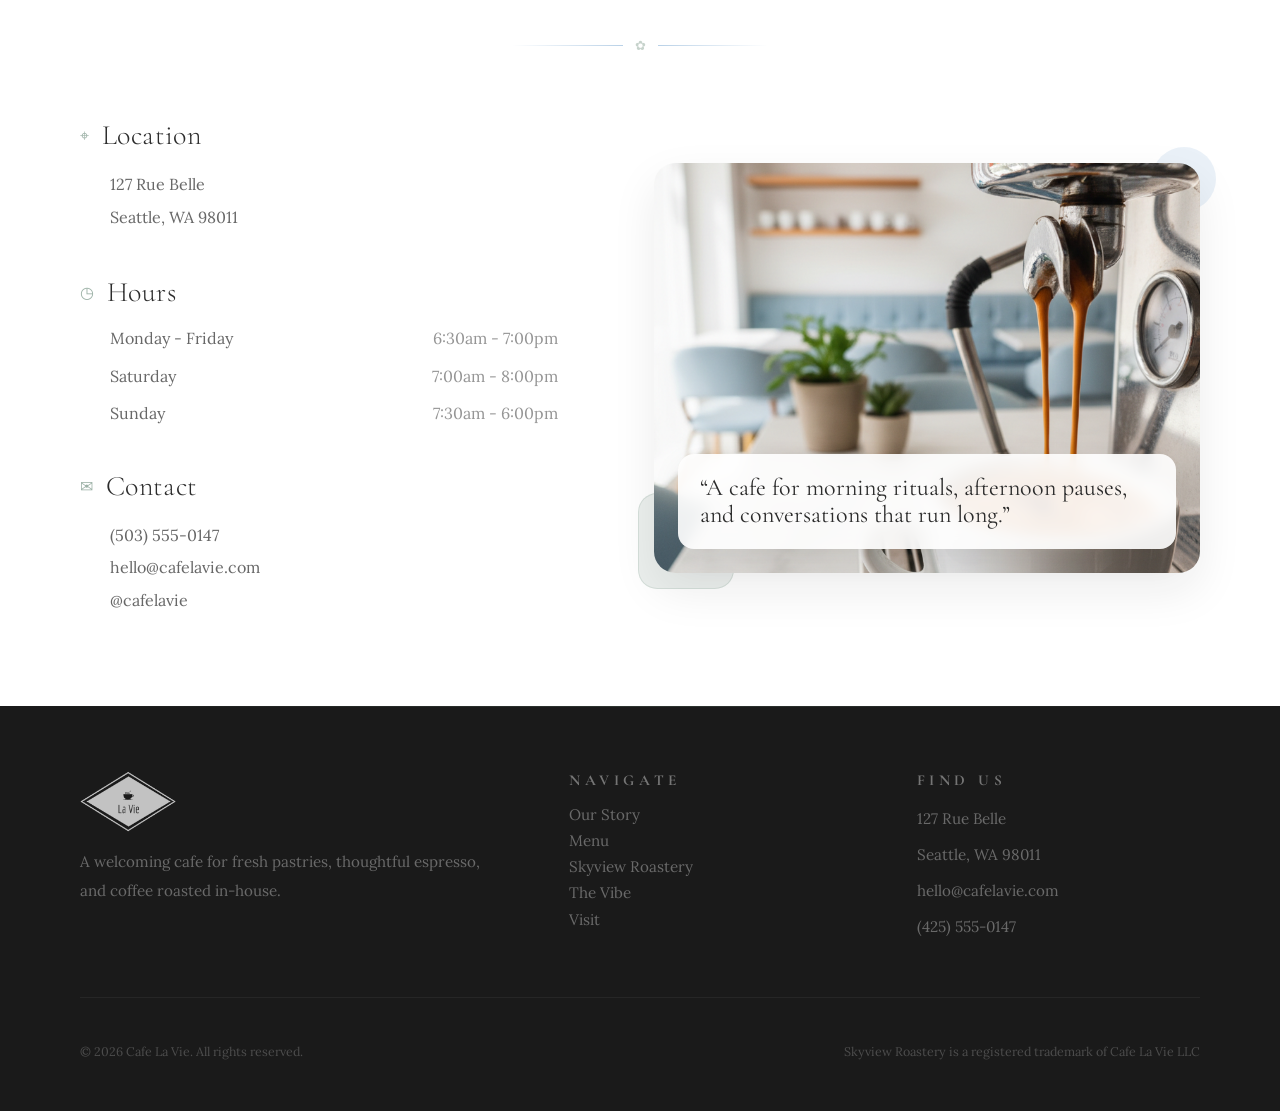
==== commit fb49f346: "Update index.html" ====
--- a/docs/index.html
+++ b/docs/index.html
@@ -319,7 +319,7 @@
               </div>
             </article>
             <article class="bean-card reveal">
-              <span class="bean-tag">Medium</span>
+              <span class="bean-tag">Medium-Light</span>
               <h3>Thailand Doi Chang</h3>
               <p class="bean-origin">Chiang Rai, Thailand</p>
               <div class="bean-meta">
@@ -337,7 +337,7 @@
               </div>
             </article>
             <article class="bean-card reveal">
-              <span class="bean-tag">Medium</span>
+              <span class="bean-tag">Medium-Dark</span>
               <h3>Brazil Cerrado</h3>
               <p class="bean-origin">Minas Gerais, Brazil</p>
               <div class="bean-meta">
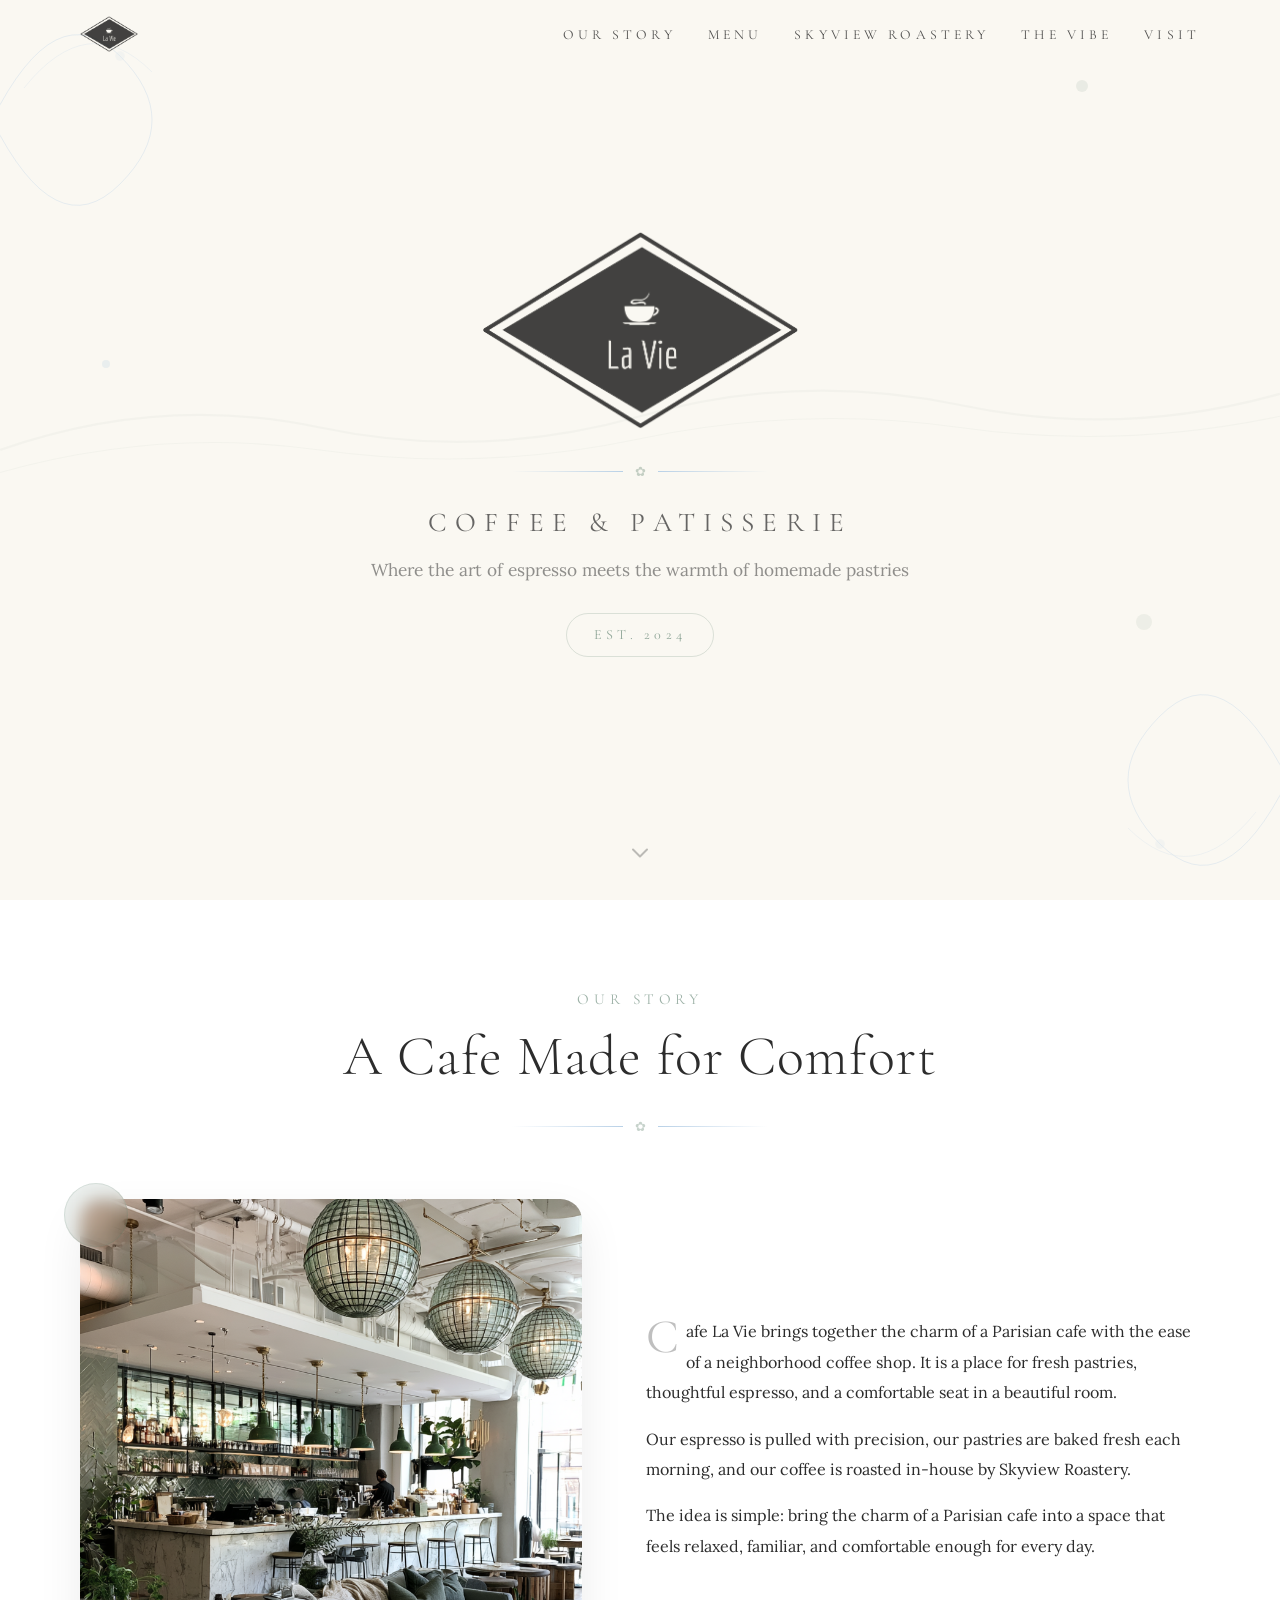
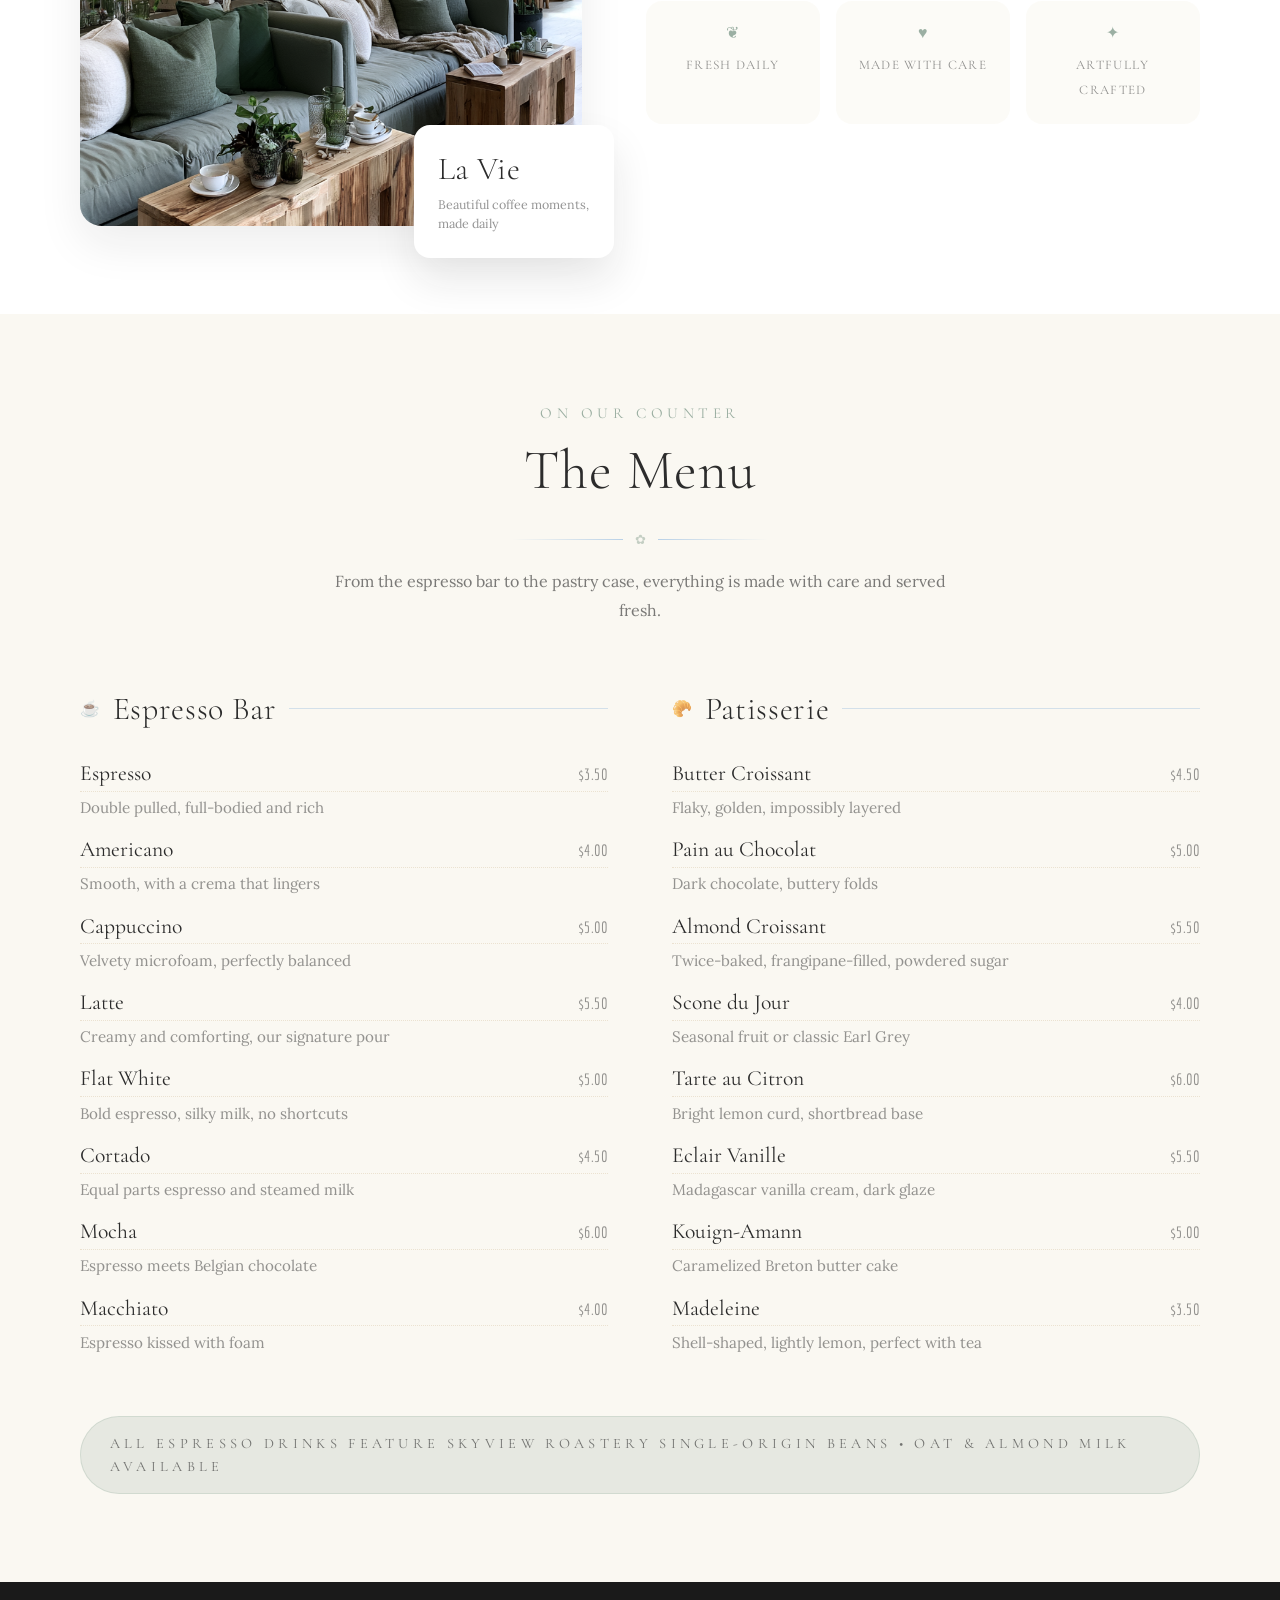
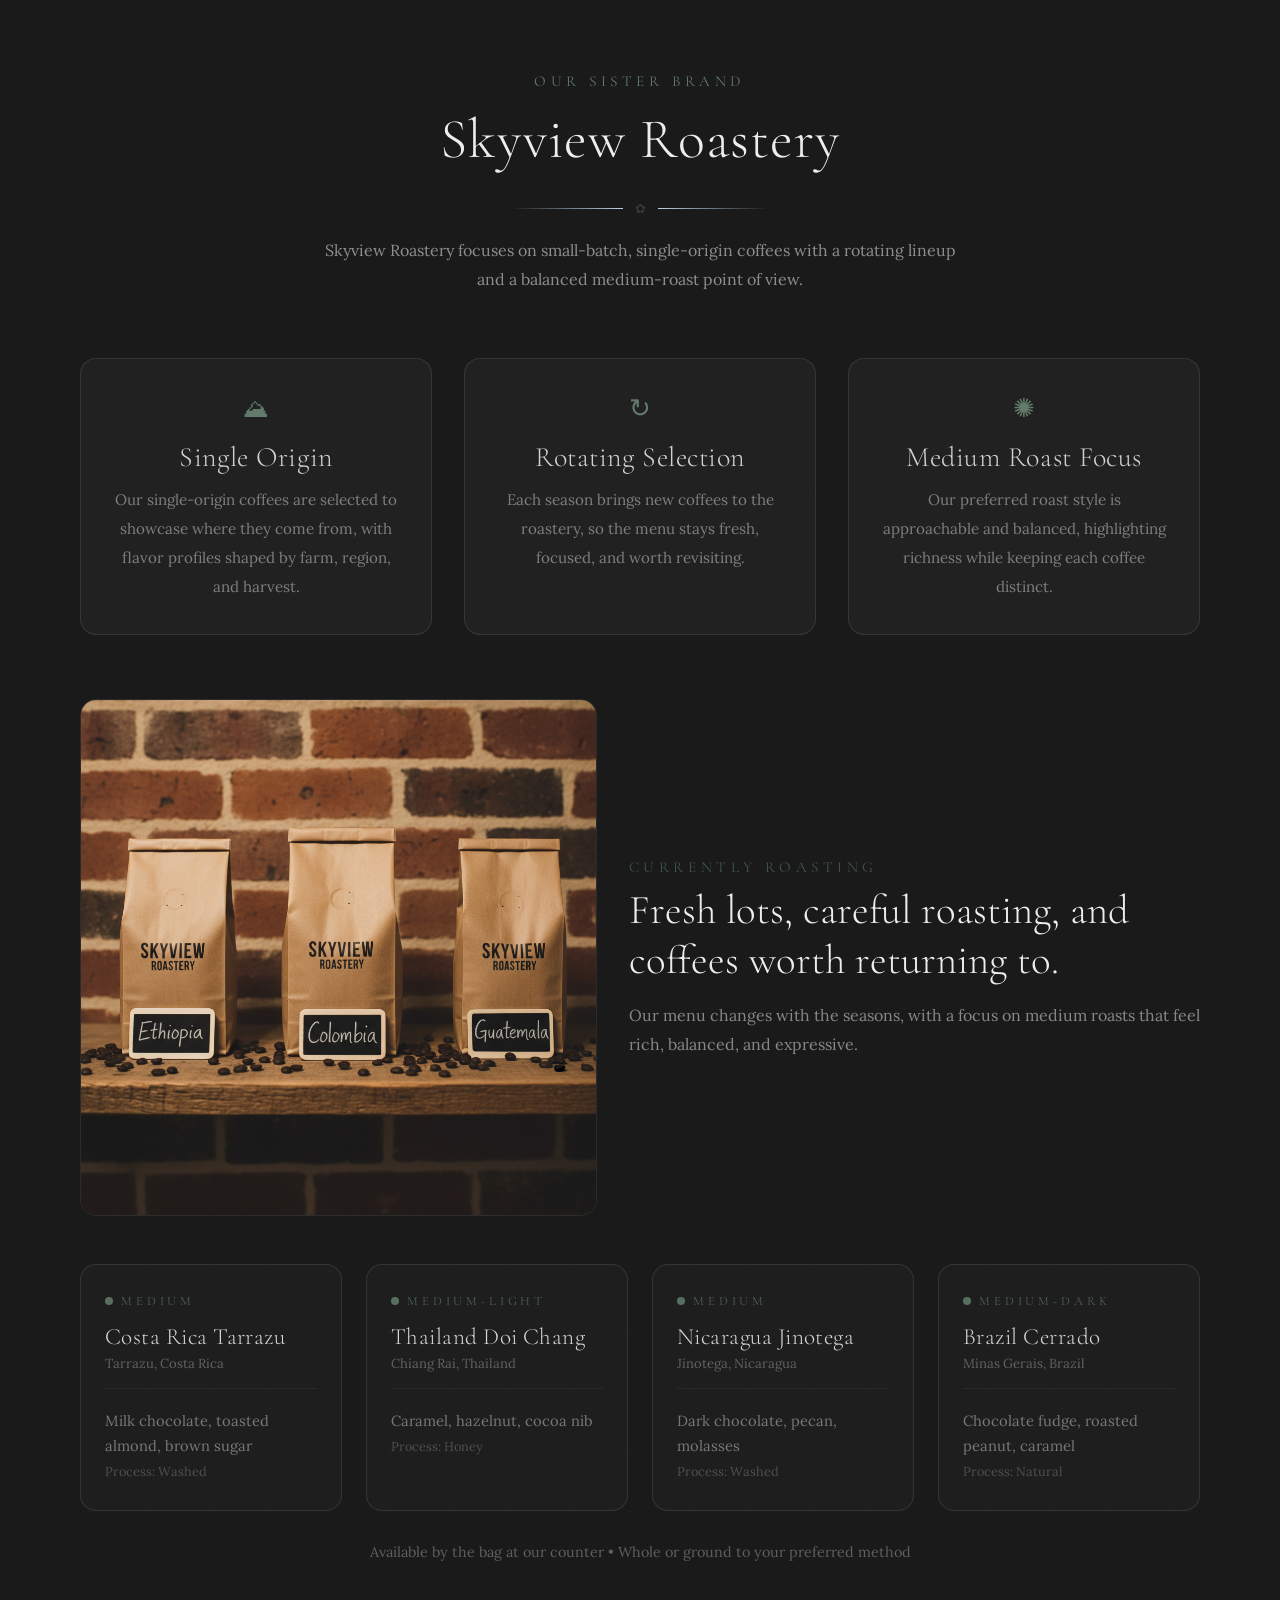
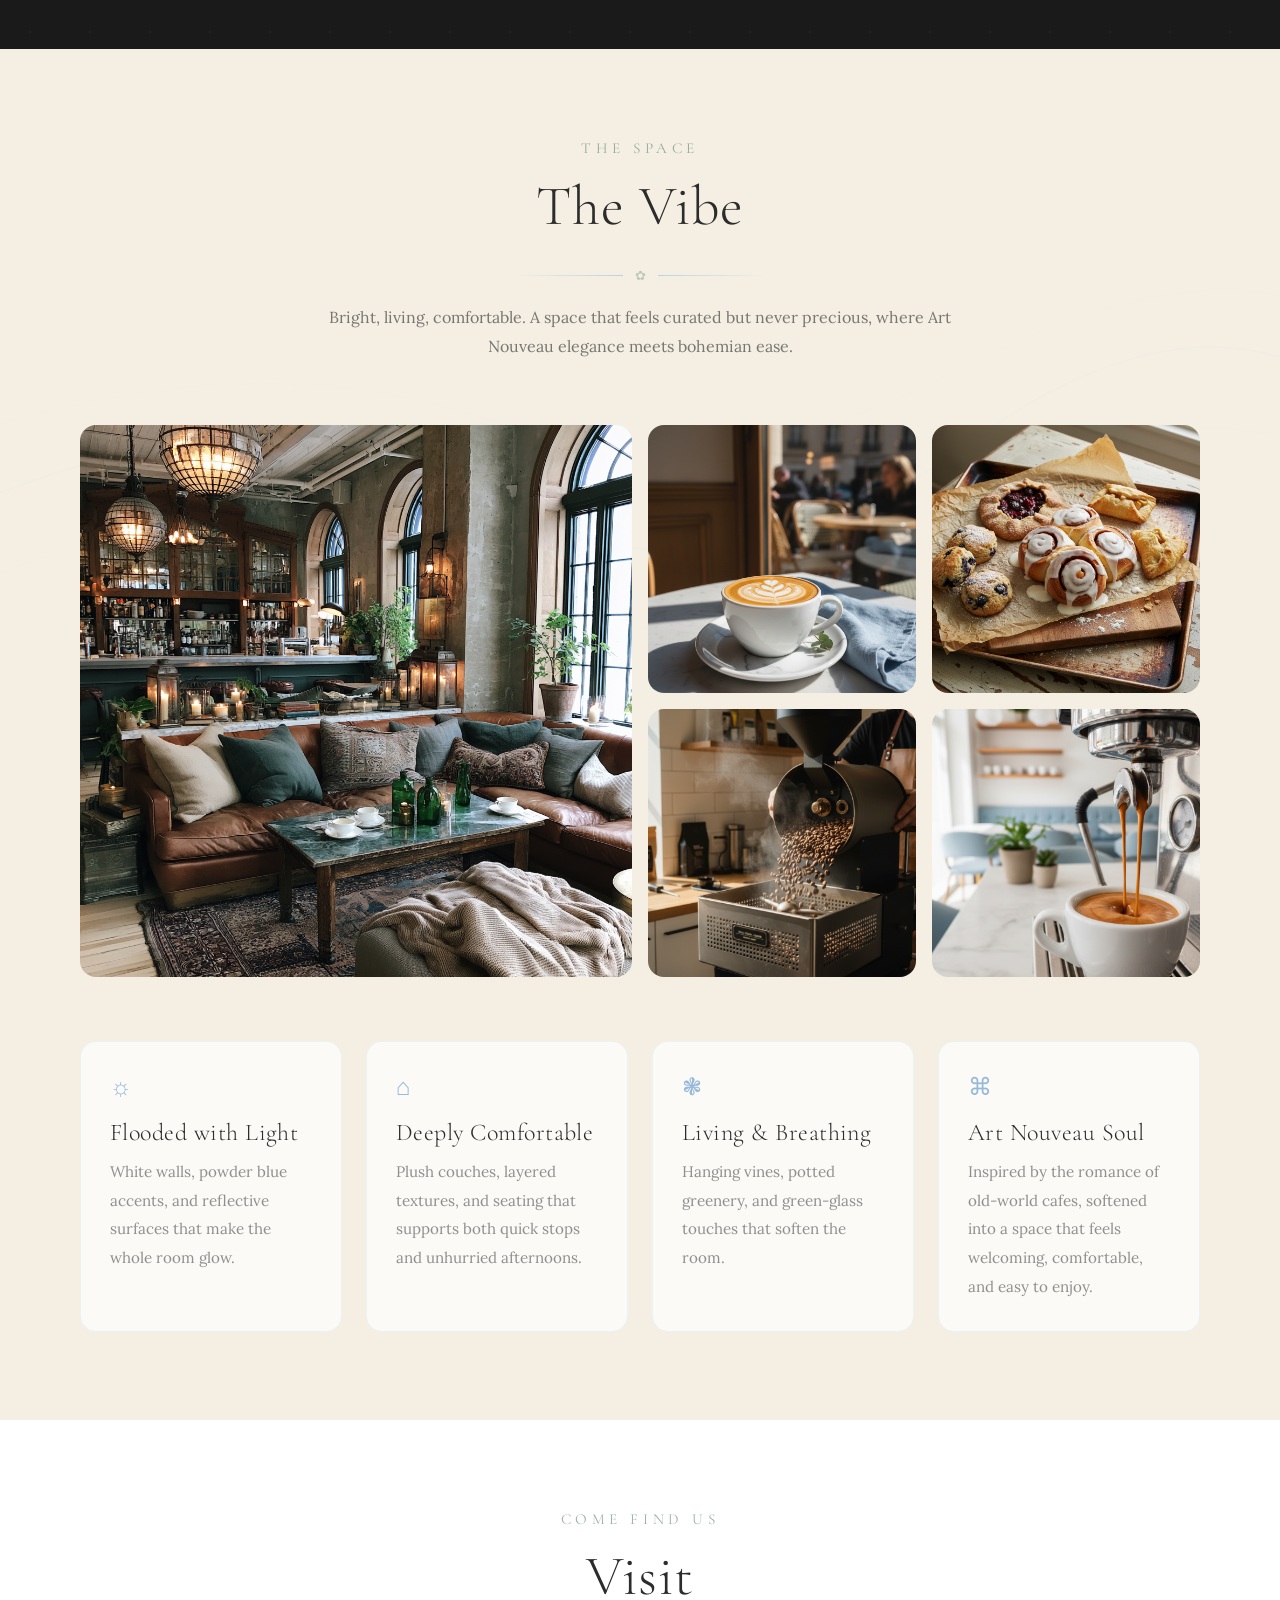
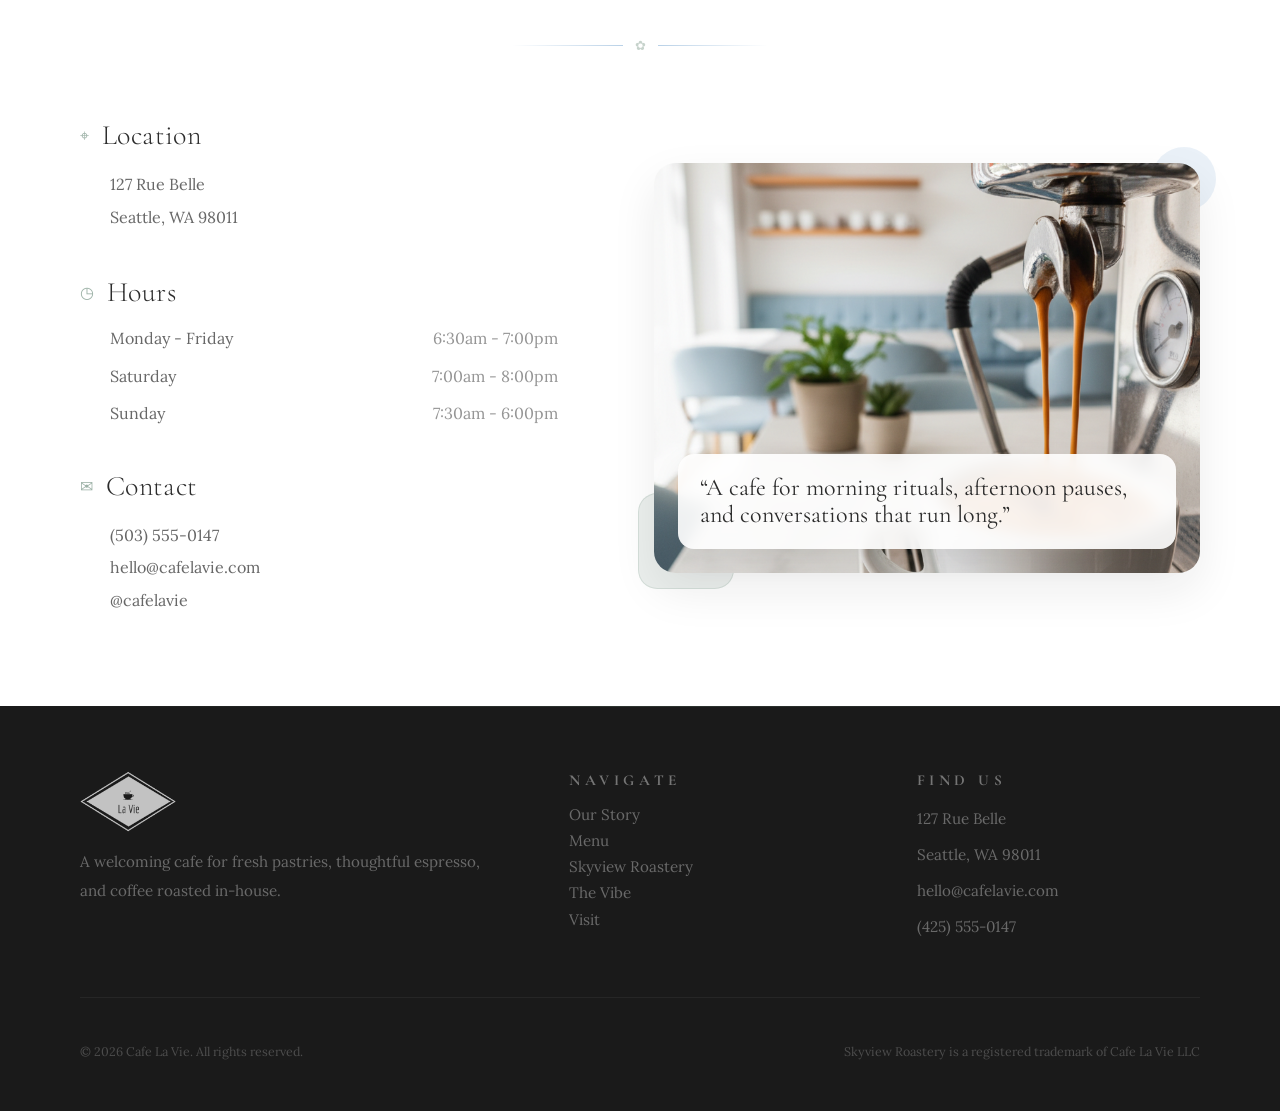
==== commit 53153ee3: "Update index.html" ====
--- a/docs/index.html
+++ b/docs/index.html
@@ -94,7 +94,7 @@
               </div>
               <div class="about-note">
                 <p class="note-title">La Vie</p>
-                <p class="note-copy">The life, the way, the feeling</p>
+                <p class="note-copy">Beautiful coffee moments, made daily</p>
               </div>
               <span class="shape-circle"></span>
             </div>
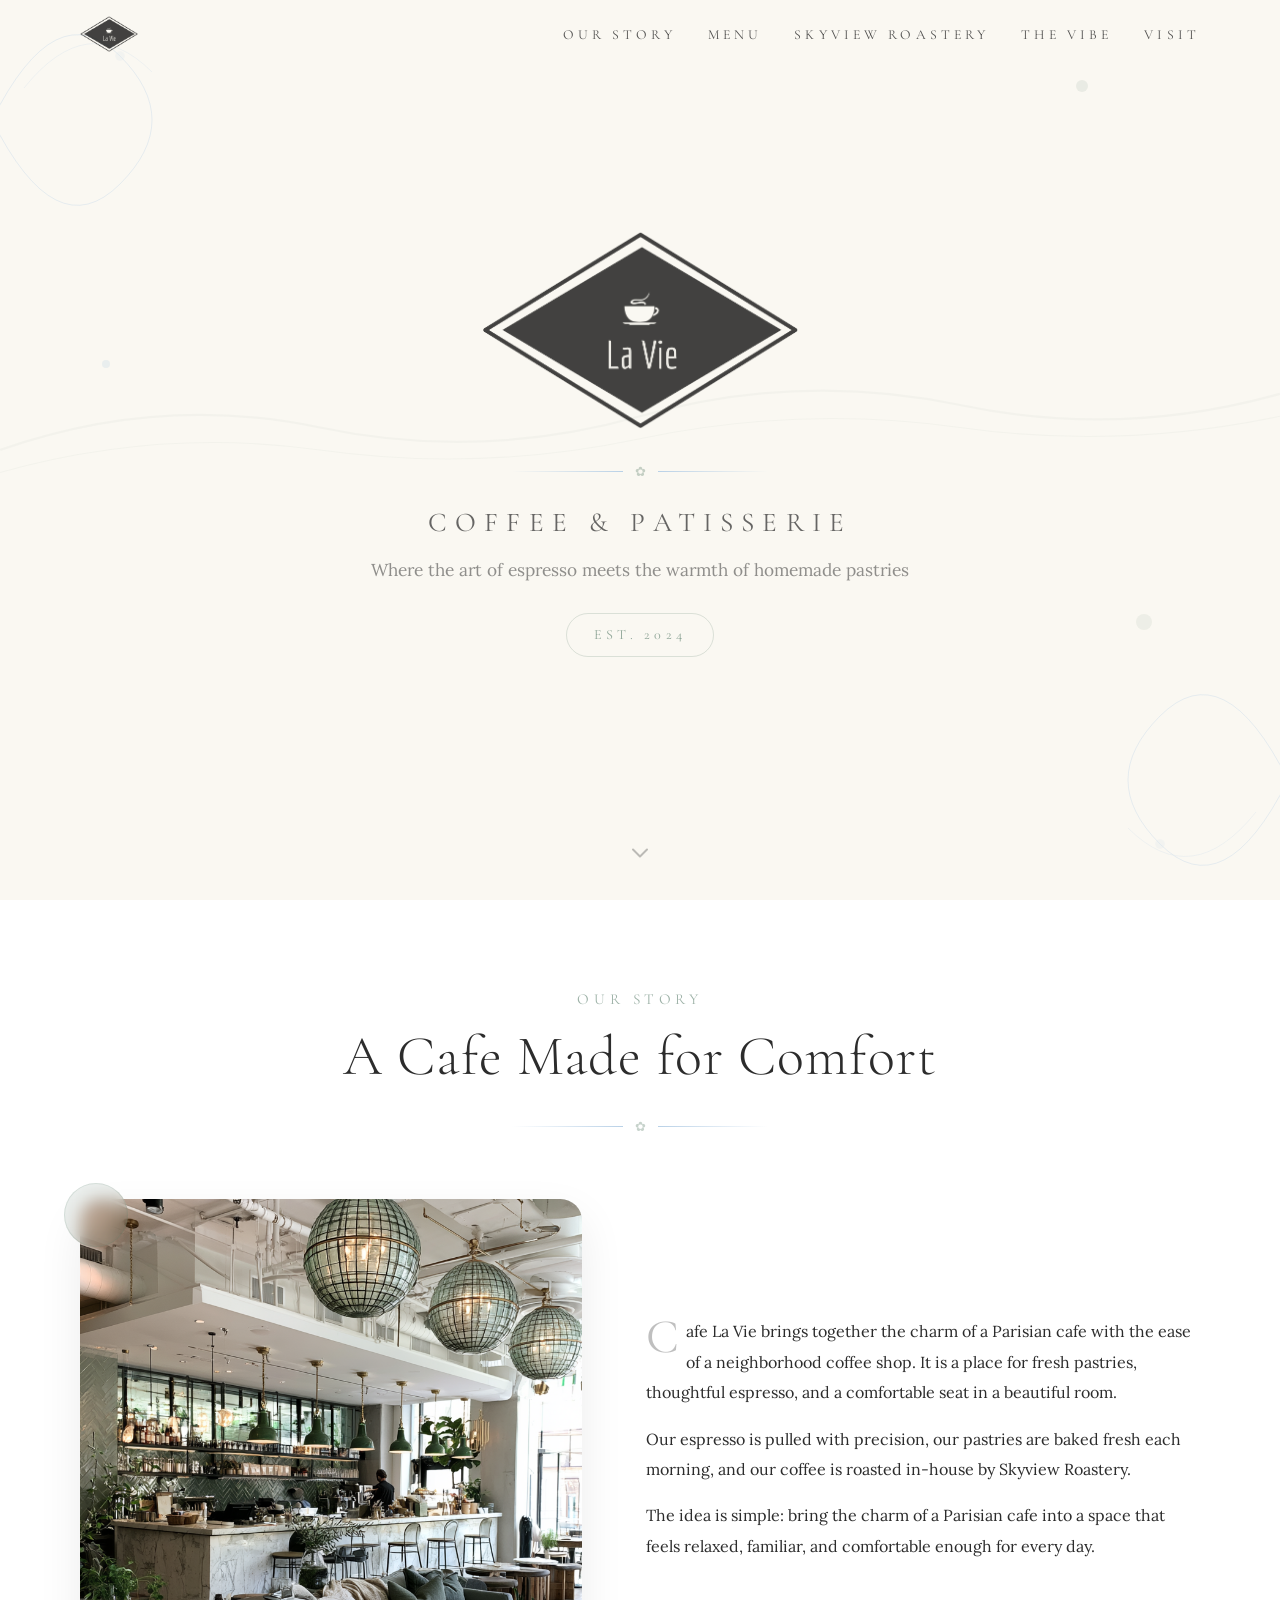
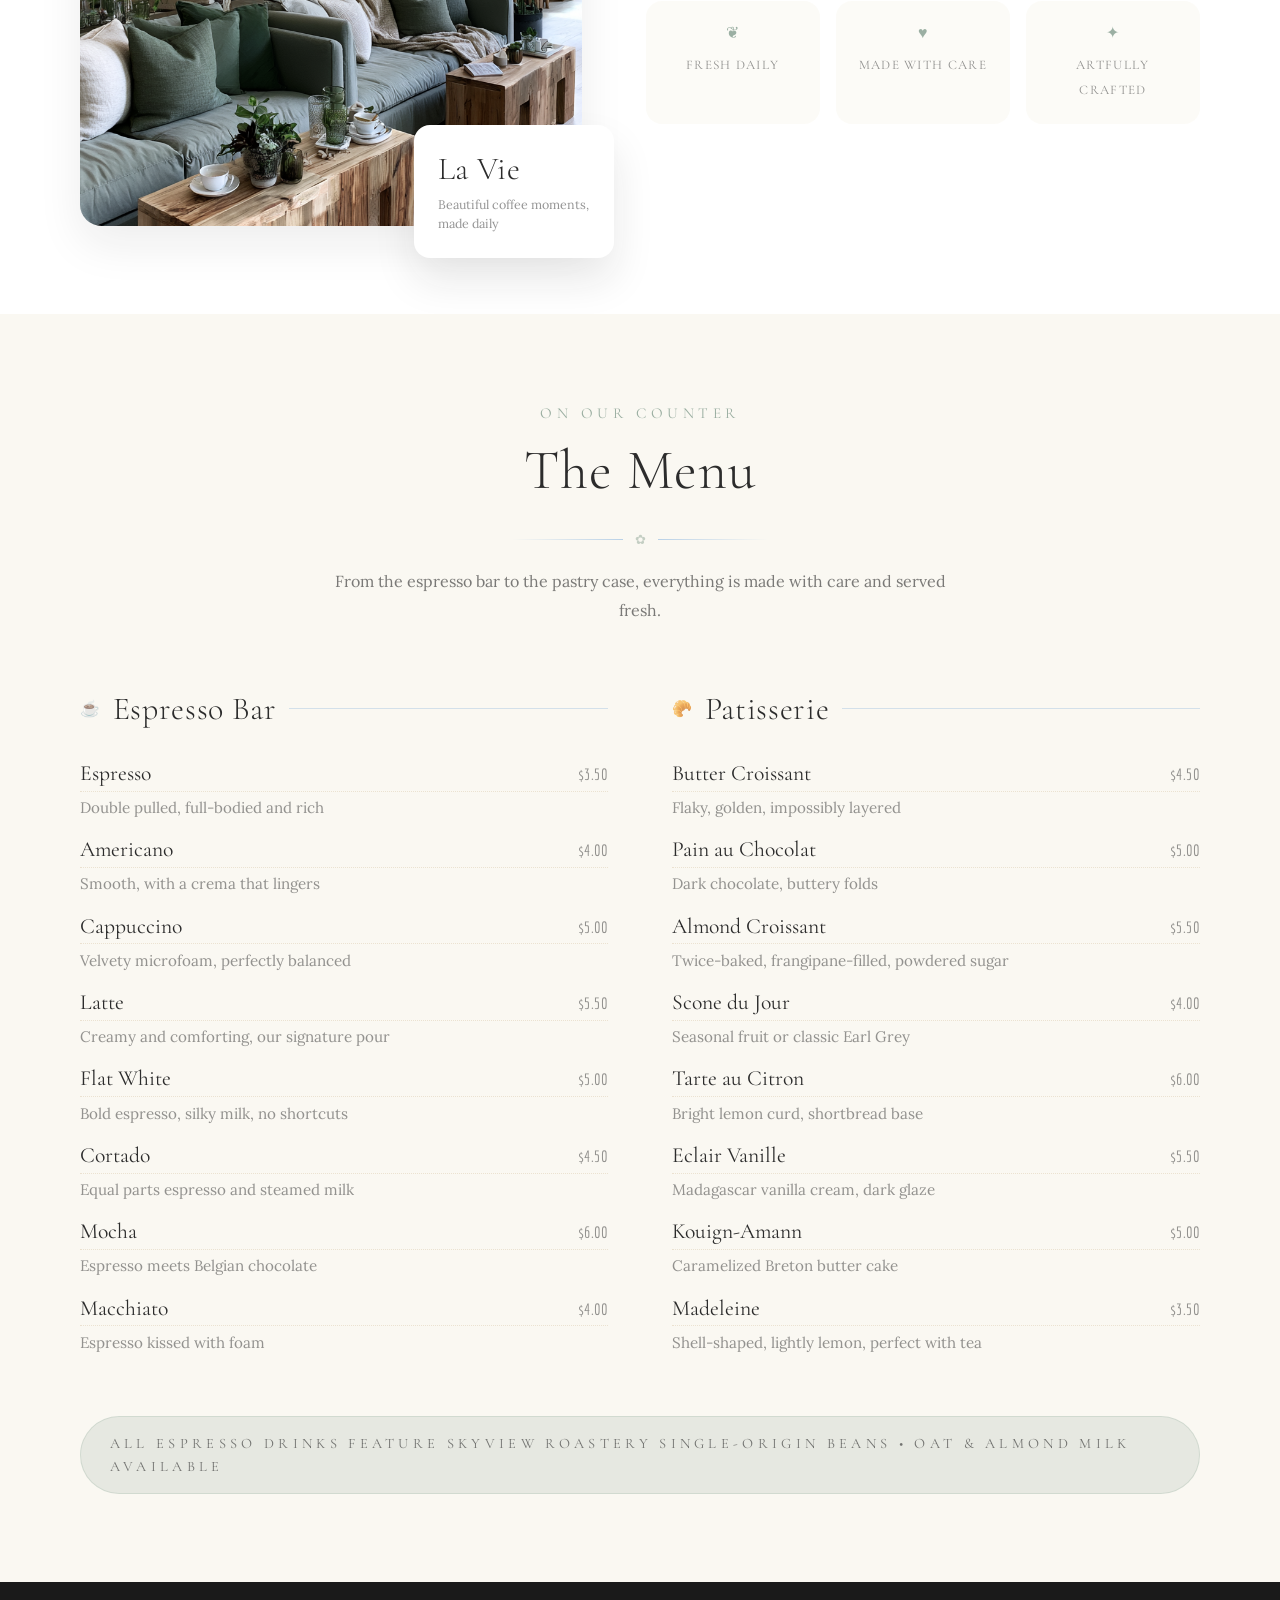
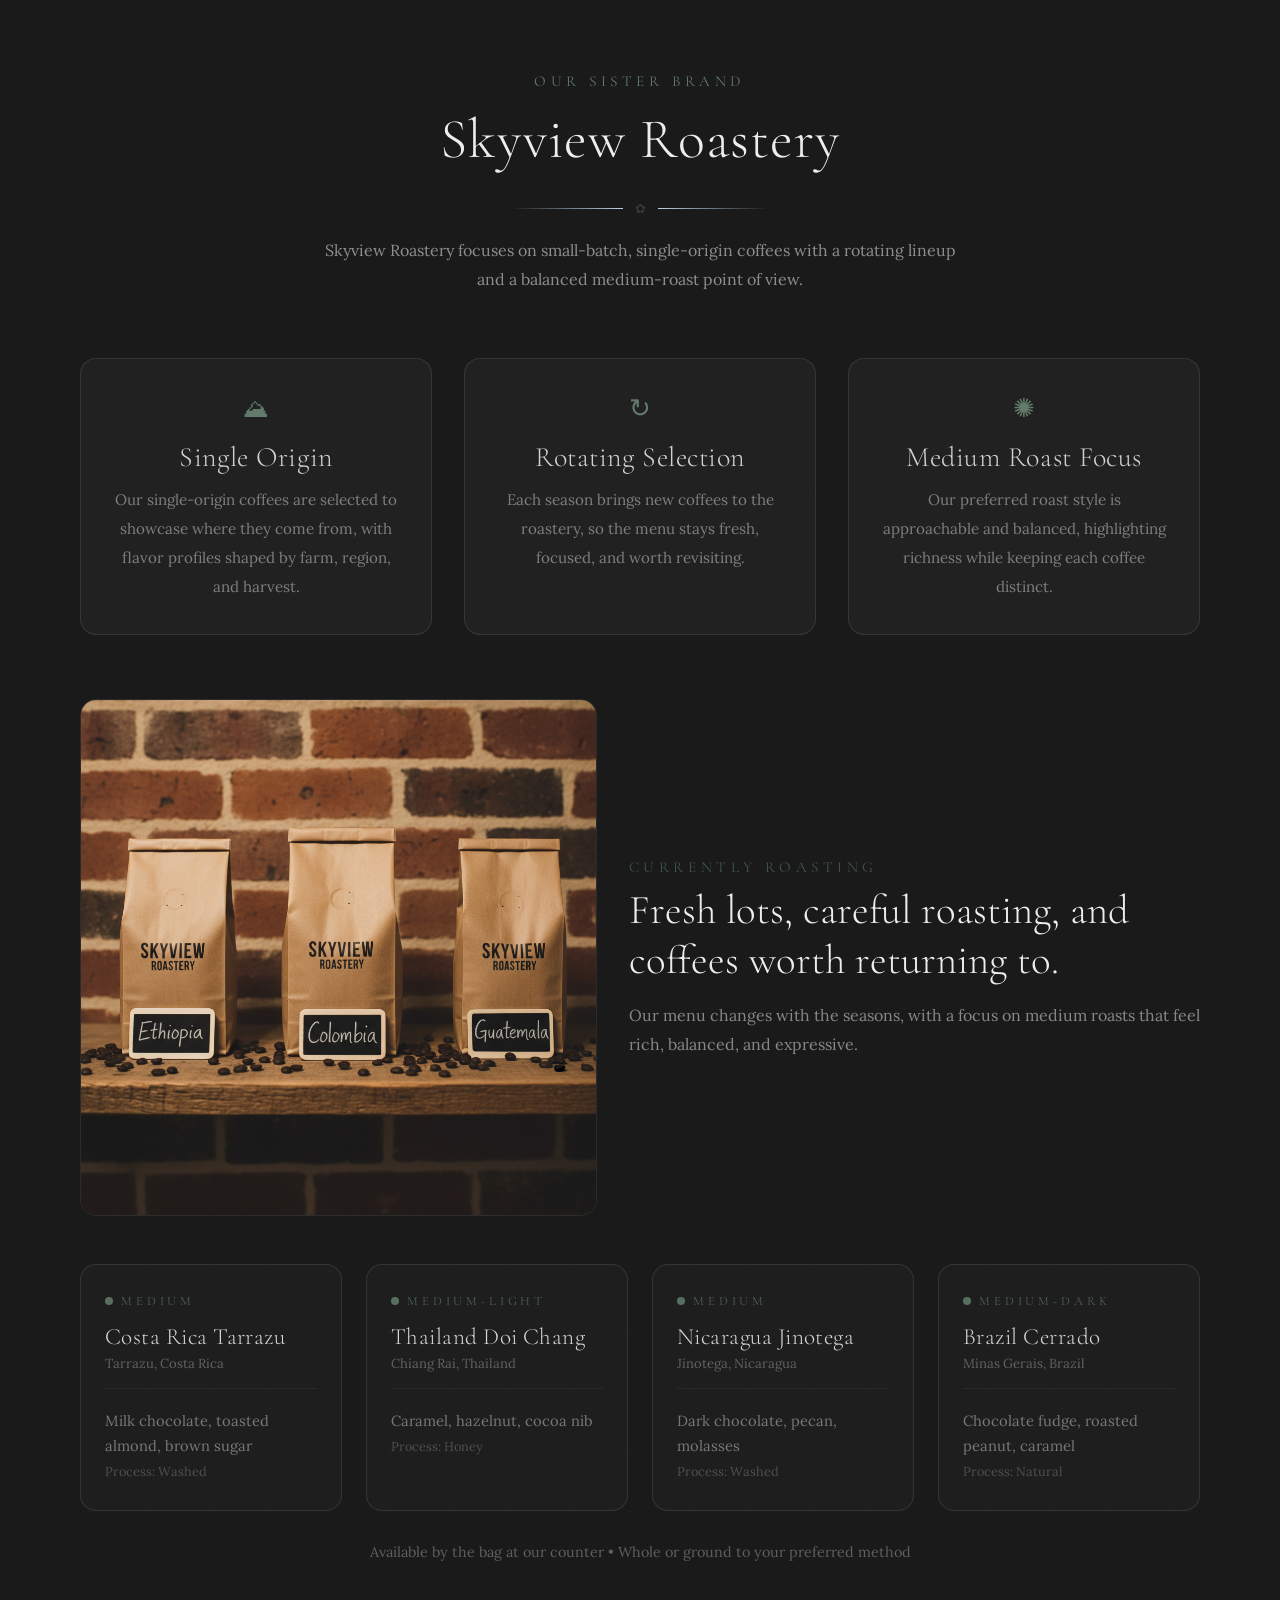
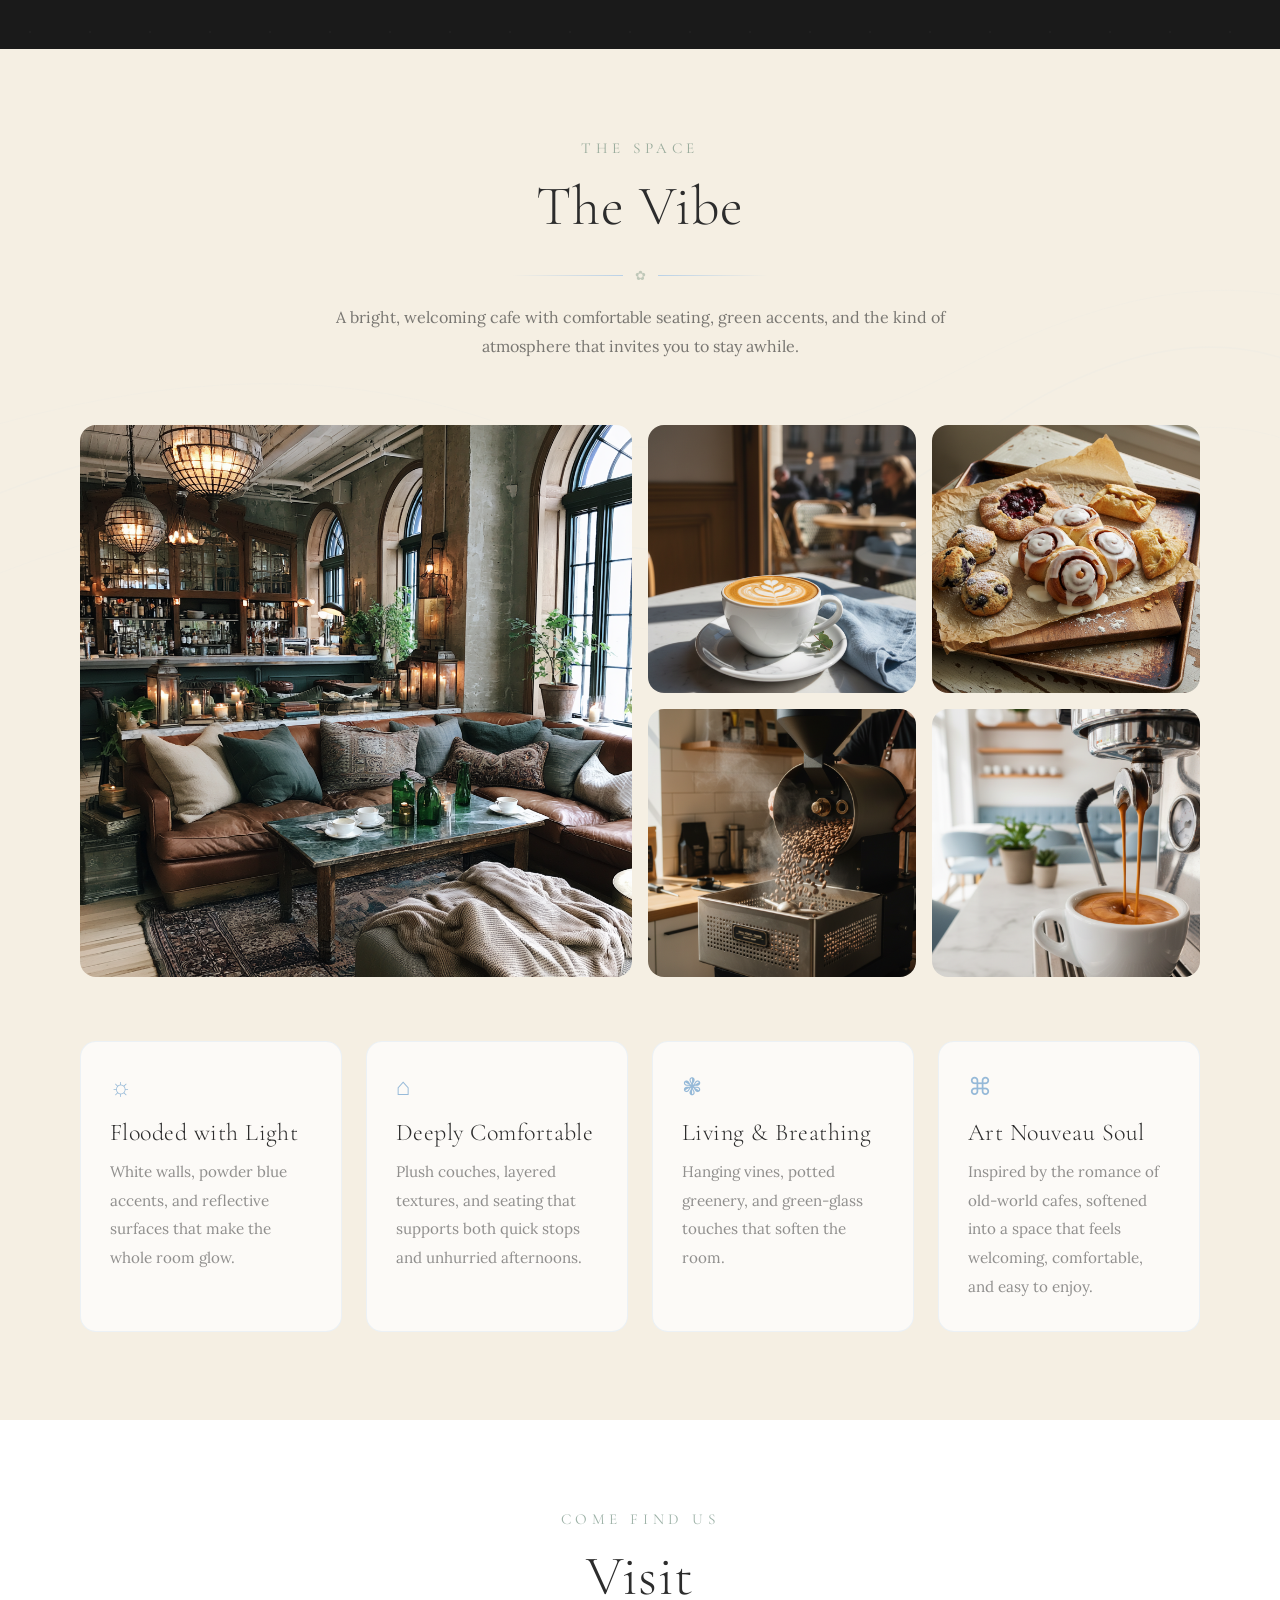
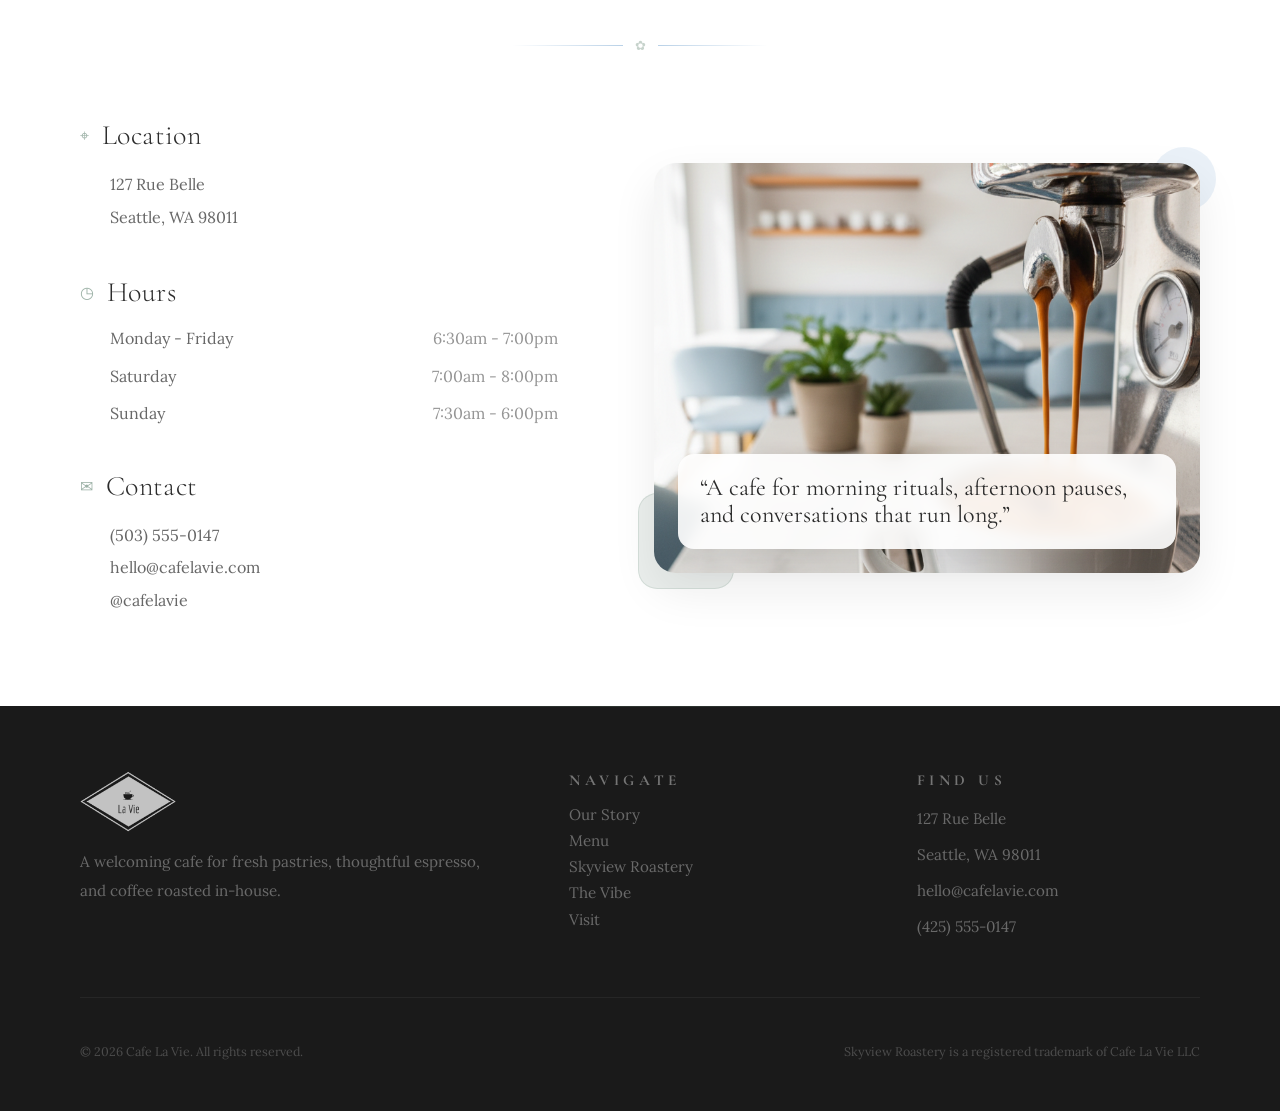
==== commit 8628d1e6: "Update index.html" ====
--- a/docs/index.html
+++ b/docs/index.html
@@ -368,8 +368,8 @@
             <h2>The Vibe</h2>
             <div class="divider"><span>&#10047;</span></div>
             <p class="section-copy">
-              Bright, living, comfortable. A space that feels curated but never precious, where Art
-              Nouveau elegance meets bohemian ease.
+              A bright, welcoming cafe with comfortable seating, green accents, and the kind of
+              atmosphere that invites you to stay awhile.
             </p>
           </div>
 
